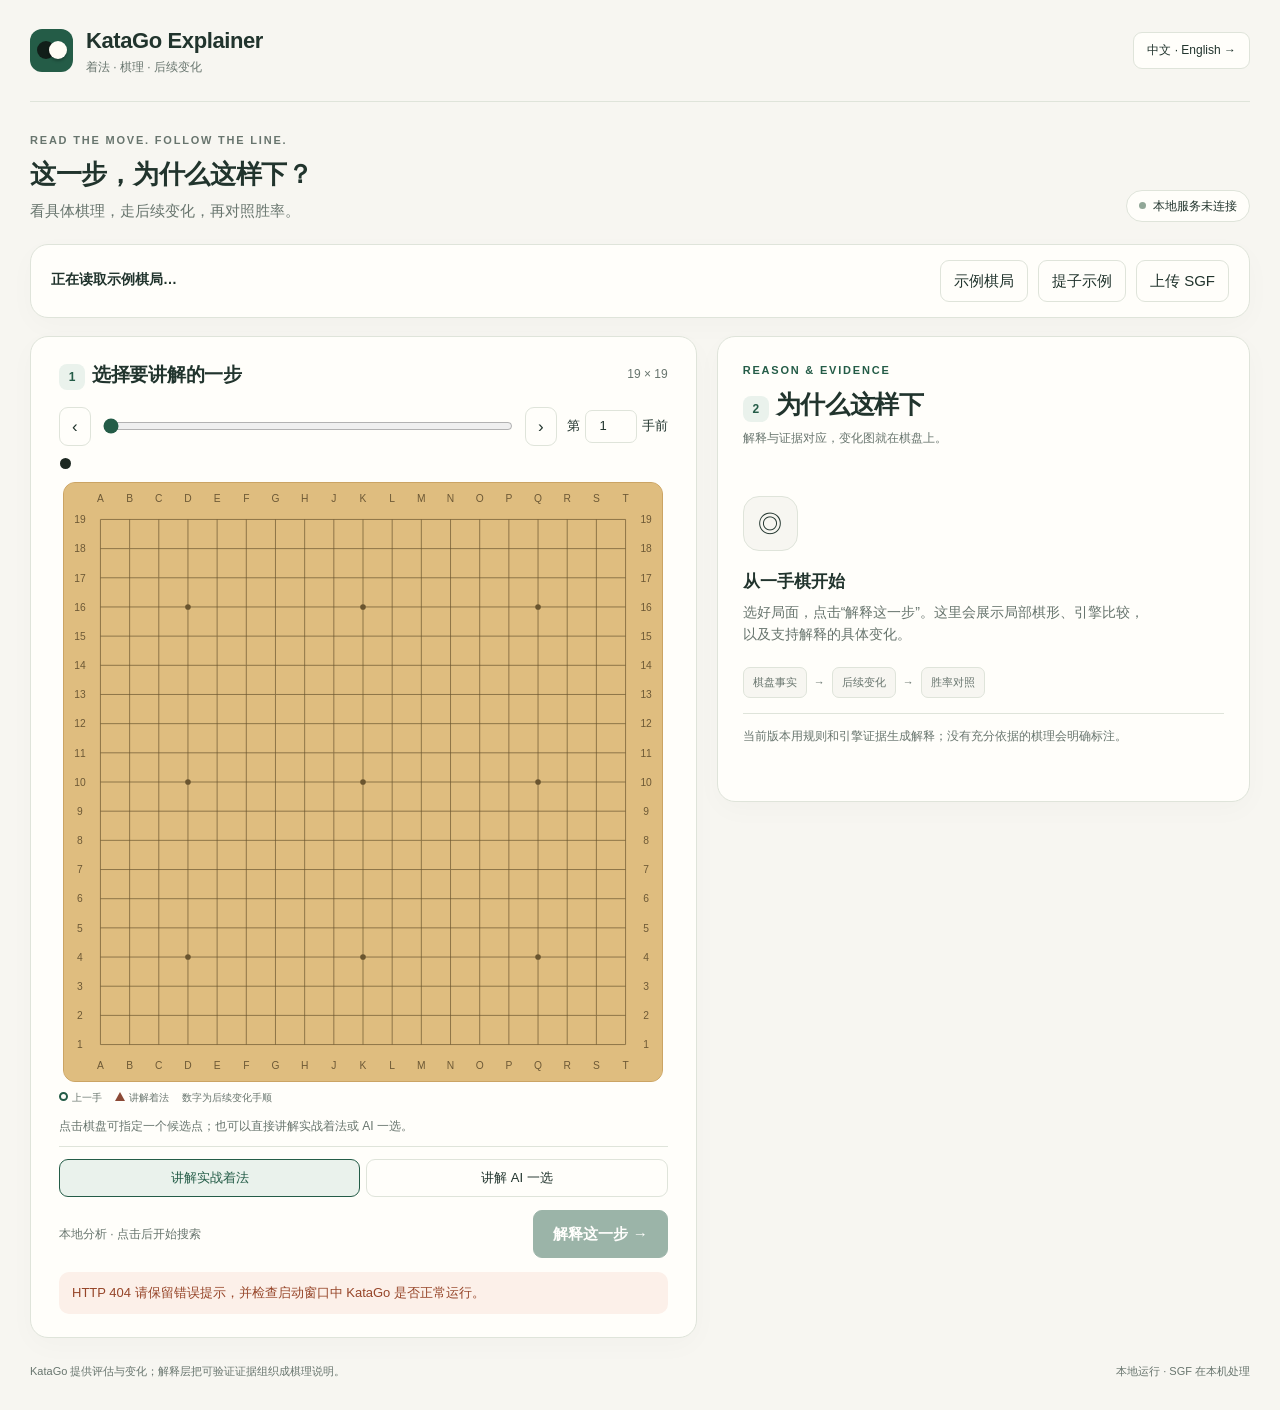
==== web/index.html @ 6147ed65 "Add native KaTrain move explanations and language-aware controls" ====
<!doctype html>
<html lang="zh-CN">
<head>
  <meta charset="utf-8">
  <meta name="viewport" content="width=device-width,initial-scale=1">
  <meta name="color-scheme" content="light">
  <title>KataGo Explainer · 着法解释</title>
  <style>
    :root{--ink:#21342d;--muted:#68756e;--green:#245c47;--light-green:#eaf2ec;--paper:#f7f6f1;--white:#fffefa;--line:#dfE4da;--wood:#dfbd7f;--amber:#91642b;--radius:18px;--shadow:0 8px 28px #26382a06}
    *{box-sizing:border-box}body{margin:0;background:var(--paper);color:var(--ink);font-family:Inter,"Segoe UI","Microsoft YaHei",sans-serif;font-size:15px;line-height:1.55}button,input,textarea,select{font:inherit}button{cursor:pointer}button:disabled{cursor:not-allowed;opacity:.45}button:focus-visible,input:focus-visible,textarea:focus-visible,select:focus-visible,a:focus-visible{outline:3px solid #90b6a4;outline-offset:3px}button{border:1px solid var(--line);border-radius:9px;padding:8px 13px;background:var(--white);color:var(--ink)}button:hover:not(:disabled){background:#edf2e9}button.primary{background:var(--green);color:white;border-color:var(--green);font-weight:600}button.primary:hover:not(:disabled){background:#1b4837}button.active{border-color:var(--green);background:var(--light-green);color:var(--green)}button.icon{padding:8px 12px;font-size:17px;line-height:1.25}a{color:var(--green)}h1,h2,h3,p{margin:0}h1{font-size:22px;letter-spacing:-.4px}h2{font-size:19px;letter-spacing:-.3px}h3{font-size:15px}.small{font-size:12px;color:var(--muted)}.muted{color:var(--muted)}.eyebrow{font-size:11px;letter-spacing:1.8px;font-weight:700;color:var(--green);text-transform:uppercase}.row{display:flex;align-items:center;gap:10px}.wrap{flex-wrap:wrap}.between{justify-content:space-between}.hidden{display:none!important}.shell{max-width:1400px;margin:auto;padding:0 30px}.topbar{display:flex;align-items:center;justify-content:space-between;padding:24px 0;border-bottom:1px solid var(--line);gap:18px}.brand{display:flex;align-items:center;gap:13px}.brand-mark{height:43px;width:43px;border-radius:12px;background:var(--green);position:relative}.brand-mark::before,.brand-mark::after{content:"";position:absolute;top:12px;width:18px;height:18px;border-radius:50%}.brand-mark::before{left:7px;background:#111e19}.brand-mark::after{right:6px;background:#fffdf5;box-shadow:0 2px 3px #0004}.language{font-size:12px;white-space:nowrap}.intro{padding:25px 0 22px;display:flex;gap:30px;justify-content:space-between;align-items:end}.intro h2{font-size:26px;margin-top:5px}.intro p{margin-top:5px;color:var(--muted)}.engine-pill{display:flex;align-items:center;gap:7px;border:1px solid var(--line);border-radius:24px;padding:6px 12px;font-size:12px;white-space:nowrap;background:var(--white)}.dot{height:7px;width:7px;background:#91a797;border-radius:50%;display:inline-block}.dot.ok{background:#3a8c5c}.dot.busy{background:#bc8c46;animation:pulse 1.5s infinite}@keyframes pulse{50%{opacity:.35}}.panel{border:1px solid var(--line);border-radius:var(--radius);background:var(--white);box-shadow:var(--shadow)}.game-bar{padding:15px 20px;display:flex;align-items:center;justify-content:space-between;gap:14px;margin-bottom:18px}.game-name{font-weight:650;font-size:14px}.game-meta{font-size:12px;color:var(--muted);margin-top:3px}.workspace{display:grid;grid-template-columns:minmax(450px,1.35fr) minmax(340px,1fr);gap:20px;align-items:start}.board-panel{padding:21px}.panel-top{margin-bottom:17px}.number-badge{display:inline-flex;align-items:center;justify-content:center;background:var(--light-green);color:var(--green);width:26px;height:26px;border-radius:8px;font-size:12px;font-weight:650;margin-right:7px}.position-control{display:flex;align-items:center;gap:10px;margin-bottom:10px}.position-control input[type=range]{flex:1;min-width:70px;accent-color:var(--green)}.position-number{display:flex;align-items:center;gap:5px;white-space:nowrap;font-size:13px}.position-number input{width:52px;border:1px solid var(--line);border-radius:7px;padding:5px 6px;color:var(--ink);background:var(--white);text-align:center}.board-header{display:flex;align-items:center;justify-content:space-between;padding:2px 1px 13px;font-size:12px}.stone-chip{display:inline-flex;align-items:center;gap:6px}.stone-chip i{height:11px;width:11px;border-radius:50%;display:inline-block;background:#1d2822}.stone-chip.white i{background:#fff;border:1px solid #a3aaa4}.board-wrap{border-radius:12px;background:var(--wood);overflow:hidden;border:1px solid #cba464;box-shadow:inset 0 0 25px #a6792812}.board-wrap svg{display:block;width:100%;touch-action:manipulation}.board-note{font-size:12px;color:var(--muted);margin:11px 0}.choice-row{display:flex;gap:6px;align-items:center;padding-top:12px;border-top:1px solid var(--line)}.choice-row .choice{flex:1;font-size:13px}.analyze-row{display:flex;align-items:center;justify-content:space-between;gap:15px;margin-top:13px}.analyze-row .primary{padding:11px 19px}.status-area{margin-top:14px;border-radius:10px;padding:11px 13px;background:var(--light-green);font-size:13px}.status-area.error{background:#fcf0e9;color:#964529}.progress-track{height:4px;margin-top:8px;border-radius:10px;background:#d1e2d7;overflow:hidden}.progress-track span{display:block;height:100%;background:var(--green);transition:width .4s}.explanation-panel{padding:25px}.explanation-header{margin-bottom:22px}.explanation-header h2{margin-top:6px;font-size:25px}.empty{padding:26px 0 31px}.empty-icon{width:55px;height:55px;border:1px solid var(--line);background:var(--paper);border-radius:16px;display:flex;align-items:center;justify-content:center;font-size:24px;margin-bottom:18px}.empty h3{font-size:17px;margin-bottom:7px}.empty p{color:var(--muted);max-width:410px;font-size:14px}.flow{display:flex;gap:7px;align-items:center;flex-wrap:wrap;margin-top:21px;font-size:11px;color:var(--muted)}.flow span{padding:6px 9px;background:var(--paper);border:1px solid var(--line);border-radius:7px}.answer-summary{font-size:16px;line-height:1.85;padding:16px 18px;border-left:3px solid var(--green);background:var(--light-green);border-radius:0 10px 10px 0;margin-bottom:23px;white-space:pre-line}.metric-grid{display:grid;grid-template-columns:1fr 1fr;gap:9px;margin:15px 0 20px}.metric{border:1px solid var(--line);border-radius:11px;padding:12px 14px}.metric .label{font-size:11px;color:var(--muted)}.metric .value{font-size:22px;line-height:1.35;font-weight:650;margin-top:3px}.metric .sub{font-size:11px;color:var(--muted);margin-top:2px}.section-label{font-size:12px;font-weight:650;letter-spacing:.2px;margin-bottom:12px}.claim{padding:16px 0;border-top:1px solid var(--line)}.claim-title{display:flex;align-items:start;gap:10px;margin-bottom:7px}.claim-index{width:23px;height:23px;flex-shrink:0;border-radius:50%;background:var(--light-green);display:flex;align-items:center;justify-content:center;font-size:11px;color:var(--green);font-weight:650}.claim h3{font-size:14px;flex:1;line-height:1.55}.evidence-tag{display:inline-block;font-size:10px;font-weight:500;color:var(--green);background:var(--light-green);padding:3px 6px;border-radius:5px;margin-top:5px}.evidence-tag.search{color:#896629;background:#f6efe1}.claim p{color:#4c5c53;font-size:13px;margin-left:33px;white-space:pre-line}.evidence-links{margin-left:33px;font-size:11px;color:var(--muted);margin-top:7px}.limitations{padding:14px 16px;background:#f8f5ed;border-radius:11px;font-size:12px;color:#776649;margin-top:20px}.limitations ul{padding-left:17px;margin:7px 0 0}.limitations li+li{margin-top:5px}.variation-panel{padding:20px;margin-top:19px}.branch-tabs{display:flex;gap:6px;flex-wrap:wrap;margin-bottom:13px}.branch-tabs button{font-size:12px}.play-controls{display:flex;align-items:center;gap:7px;flex-wrap:wrap}.play-controls .small{margin-left:auto}.sequence{display:flex;gap:6px;overflow:auto;padding:12px 0 5px;scrollbar-width:thin}.sequence button{flex-shrink:0;font-size:11px;padding:6px 9px;border-radius:7px}.sequence button .stone-dot{display:inline-block;width:8px;height:8px;border-radius:50%;background:#222;margin-right:5px}.sequence button .stone-dot.white{background:#fff;border:1px solid #8b968d}.sequence button.active{box-shadow:0 0 0 1px var(--green)}.chart-panel{padding:20px;margin-top:19px}.chart-head{display:flex;justify-content:space-between;align-items:start;gap:15px}.chart-head h3{font-size:15px}.chart-head .small{margin-top:3px}.chart-wrap{margin-top:12px}.chart-wrap svg{width:100%;display:block}.chart-caption{font-size:11px;color:var(--muted);margin-top:5px}.eval-table{width:100%;border-collapse:collapse;font-size:12px;margin-top:12px}.eval-table th{text-align:left;color:var(--muted);font-size:11px;font-weight:500;padding:7px 9px;border-bottom:1px solid var(--line)}.eval-table td{padding:7px 9px;border-bottom:1px solid #eff1eb}.eval-table tr.current{background:var(--light-green)}.candidate-table{width:100%;font-size:12px;border-collapse:collapse;margin-bottom:8px}.candidate-table th{font-weight:500;color:var(--muted);text-align:left;padding:7px 6px;border-bottom:1px solid var(--line);font-size:11px}.candidate-table td{padding:9px 6px;border-bottom:1px solid #edf0e8}.candidate-table .selected{background:var(--light-green)}.details summary{font-size:12px;color:var(--green);cursor:pointer;margin-top:18px}.details pre{overflow:auto;max-height:300px;padding:12px;background:var(--paper);font-size:10px;border:1px solid var(--line);border-radius:8px;white-space:pre-wrap;word-break:break-word}.footer{padding:25px 0 30px;font-size:11px;color:var(--muted);display:flex;justify-content:space-between;gap:10px}.modal-shade{position:fixed;inset:0;background:#14221970;display:flex;align-items:center;justify-content:center;padding:20px;z-index:20}.modal{width:560px;max-width:100%;max-height:90vh;overflow:auto;padding:24px}.modal textarea{width:100%;height:180px;border:1px solid var(--line);border-radius:10px;margin:15px 0;padding:12px;font-size:12px;resize:vertical;background:var(--paper)}.modal .row{margin-top:15px}.upload-button{display:inline-block}.busy .board-wrap{opacity:.85}.legend{display:flex;align-items:center;gap:13px;margin:8px 0 0;font-size:10px;color:var(--muted)}.legend-mark{display:inline-block;width:9px;height:9px;border:2px solid var(--green);border-radius:50%;margin-right:4px}.legend-triangle{display:inline-block;width:0;height:0;border-left:5px solid transparent;border-right:5px solid transparent;border-bottom:9px solid #8b4935;margin-right:4px}.help-box{margin-top:15px;border-top:1px solid var(--line);padding-top:13px;font-size:12px;color:var(--muted)}
    @media(min-width:1250px){.workspace{grid-template-columns:minmax(540px,1.25fr) minmax(390px,1fr)}.board-panel{padding:23px 28px}.board-wrap{max-width:600px;margin:auto}}
    @media(max-width:970px){.shell{padding:0 18px}.workspace{grid-template-columns:minmax(350px,1.1fr) minmax(310px,1fr);gap:14px}.board-panel,.explanation-panel{padding:18px}.intro h2{font-size:23px}.intro p{font-size:13px}.intro{gap:15px}.engine-pill{font-size:10px}.choice-row{flex-wrap:wrap}.choice-row .choice{min-width:120px}.metric .value{font-size:19px}}
    @media(max-width:760px){.shell{padding:0 14px}.topbar{padding:17px 0}.brand-mark{height:35px;width:35px}.brand-mark::before,.brand-mark::after{width:15px;height:15px;top:10px}.brand-mark::before{left:5px}.brand-mark::after{right:4px}h1{font-size:18px}.brand .small{font-size:10px}.language{padding:7px 9px;font-size:11px}.intro{padding:20px 0 16px;align-items:start;flex-direction:column;gap:10px}.intro h2{font-size:23px}.intro p{font-size:12px}.workspace{grid-template-columns:1fr}.game-bar{padding:13px;align-items:start}.game-bar .row{flex-wrap:wrap;justify-content:end}.game-bar button{font-size:11px;padding:7px 9px}.board-panel{padding:16px}.explanation-panel{padding:22px}.explanation-header h2{font-size:23px}.footer{flex-direction:column}.analyze-row{align-items:start}.board-header{font-size:11px}.chart-panel,.variation-panel{margin-top:14px}.workspace>div:first-child{display:contents}.board-panel{order:0}.explanation-panel{order:1}.variation-panel{order:2}.chart-panel{order:3}.choice-row .choice{min-width:100px}}
  </style>
</head>
<body>
  <div class="shell">
    <header class="topbar">
      <div class="brand"><div class="brand-mark" aria-hidden="true"></div><div><h1>KataGo Explainer</h1><p class="small" data-i18n="brandSubtitle">着法 · 棋理 · 后续变化</p></div></div>
      <button id="language" class="language" aria-label="Switch language">中文 / English</button>
    </header>
    <div class="intro"><div><p class="eyebrow">READ THE MOVE. FOLLOW THE LINE.</p><h2 data-i18n="heroTitle">这一步，为什么这样下？</h2><p data-i18n="heroText">看具体棋理，走后续变化，再对照胜率。</p></div><span class="engine-pill"><span id="engineDot" class="dot"></span><span id="engineStatus" data-i18n="connecting">正在连接本地 KataGo</span></span></div>
    <section class="panel game-bar" aria-label="Game selection"><div><div class="game-name" id="gameName" data-i18n="loadingGame">正在读取示例棋局…</div><div id="gameMeta" class="game-meta"></div><p id="gameWarnings" class="small hidden" style="margin-top:5px;color:var(--amber)"></p></div><div class="row"><button id="demoButton" data-i18n="demo">示例棋局</button><button id="captureButton">提子示例</button><button id="uploadButton" data-i18n="upload">上传 SGF</button></div></section>
    <main class="workspace" id="workspace">
      <div>
        <section class="panel board-panel" aria-labelledby="positionHeading">
          <div class="row between panel-top"><h2 id="positionHeading"><span class="number-badge">1</span><span data-i18n="positionHeading">选择要讲解的一步</span></h2><span id="boardSize" class="small">19 × 19</span></div>
          <div class="position-control"><button id="prevMove" class="icon" aria-label="Previous position">‹</button><input id="moveSlider" type="range" min="0" max="0" value="0" aria-label="Move position"><button id="nextMove" class="icon" aria-label="Next position">›</button><label class="position-number"><span data-i18n="beforeMove">第</span><input id="moveNumber" type="number" min="1" value="1" aria-label="Move number"><span data-i18n="moveUnit">手前</span></label></div>
          <div class="board-header"><span id="toPlay" class="stone-chip"><i></i><span></span></span><span id="selectedMoveLabel" class="muted"></span></div>
          <div class="board-wrap" id="boardWrap"><svg id="board" viewBox="0 0 640 640" role="img" aria-label="Go board"></svg></div>
          <div class="legend"><span><span class="legend-mark"></span><span data-i18n="lastMove">上一手</span></span><span><span class="legend-triangle"></span><span data-i18n="targetMove">讲解着法</span></span><span data-i18n="numberedPV">数字为后续变化手顺</span></div>
          <p class="board-note" id="boardNote" data-i18n="boardHint">点击棋盘可指定一个候选点；也可以直接讲解实战着法或 AI 一选。</p>
          <div class="choice-row" role="group" aria-label="Move to explain"><button class="choice active" data-choice="actual" data-i18n="actualChoice">讲解实战着法</button><button class="choice" data-choice="ai" data-i18n="aiChoice">讲解 AI 一选</button><button class="choice hidden" id="customChoice" data-choice="custom"></button></div>
          <div class="analyze-row"><p class="small" data-i18n="analysisHint">本地分析 · 点击后开始搜索</p><button class="primary" id="analyzeButton" data-i18n="analyze">解释这一步 →</button></div>
          <div id="statusArea" class="status-area hidden" role="status" aria-live="polite"><span id="statusText"></span><div id="progressTrack" class="progress-track hidden"><span id="progressBar" style="width:0"></span></div></div>
        </section>
        <section id="variationPanel" class="panel variation-panel hidden" aria-labelledby="variationHeading"><div class="panel-top"><h2 id="variationHeading"><span class="number-badge">3</span><span data-i18n="variations">后续怎样演变</span></h2><p class="small" style="margin-top:5px" data-i18n="variationHint">选择一条变化，逐手查看棋形和评估。</p></div><div id="branchTabs" class="branch-tabs"></div><div class="play-controls"><button id="pvStart" class="icon" aria-label="Start of variation">|‹</button><button id="pvPrev" class="icon" aria-label="Previous variation move">‹</button><button id="pvPlay" data-i18n="play">播放</button><button id="pvNext" class="icon" aria-label="Next variation move">›</button><button id="pvEnd" class="icon" aria-label="End of variation">›|</button><span id="pvStepLabel" class="small"></span></div><div id="sequence" class="sequence"></div><div id="continuationNotes" class="small" style="margin-top:12px;line-height:1.7"></div><p id="variationNote" class="small" style="margin-top:8px" data-i18n="pvCaveat">这是引擎当前搜索到的参考变化，实战对手可能采用其他应对。</p></section>
        <section id="chartPanel" class="panel chart-panel hidden" aria-labelledby="chartHeading"><div class="chart-head"><div><h3 id="chartHeading" data-i18n="winrateHeading">沿变化的胜率变化</h3><p id="chartPerspective" class="small"></p></div><span class="eyebrow">KATAGO</span></div><div id="chart" class="chart-wrap"></div><p class="chart-caption" data-i18n="chartCaveat">每个点来自该局面的独立搜索。小幅波动可能受搜索预算影响。</p><div id="evalTable"></div></section>
      </div>
      <section class="panel explanation-panel" aria-labelledby="whyHeading"><div class="explanation-header"><p class="eyebrow">REASON & EVIDENCE</p><h2 id="whyHeading"><span class="number-badge">2</span><span data-i18n="whyHeading">为什么这样下</span></h2><p id="explanationMeta" class="small" style="margin-top:6px" data-i18n="whySubtitle">解释与证据对应，变化图就在棋盘上。</p></div>
        <div id="emptyExplanation" class="empty"><div class="empty-icon" aria-hidden="true">◎</div><h3 data-i18n="emptyTitle">从一手棋开始</h3><p data-i18n="emptyText">选好局面，点击“解释这一步”。这里会展示局部棋形、引擎比较，以及支持解释的具体变化。</p><div class="flow"><span data-i18n="flow1">棋盘事实</span>→<span data-i18n="flow2">后续变化</span>→<span data-i18n="flow3">胜率对照</span></div><div class="help-box" data-i18n="scopeNote">当前版本用规则和引擎证据生成解释；没有充分依据的棋理会明确标注。</div></div>
        <div id="explanationContent" class="hidden"><div id="answerSummary" class="answer-summary"></div><div id="metrics" class="metric-grid"></div><div class="section-label" data-i18n="evidenceHeading">棋理与证据</div><div id="claims"></div><div id="candidateArea" class="hidden"><div class="section-label" style="margin-top:20px" data-i18n="candidateHeading">同一局面的候选比较</div><div id="candidateTable"></div><p id="candidateNote" class="small"></p></div><div id="limitations" class="limitations"></div><details class="details"><summary data-i18n="rawDetails">查看分析详情</summary><pre id="rawDetails"></pre></details></div>
      </section>
    </main>
    <footer class="footer"><span data-i18n="footer">KataGo 提供评估与变化；解释层把可验证证据组织成棋理说明。</span><span data-i18n="localFooter">本地运行 · SGF 在本机处理</span></footer>
  </div>
  <div id="uploadModal" class="modal-shade hidden"><section class="panel modal" role="dialog" aria-modal="true" aria-labelledby="uploadTitle"><div class="row between"><h2 id="uploadTitle" data-i18n="uploadTitle">打开你的棋谱</h2><button id="closeUpload" class="icon" aria-label="Close">×</button></div><p class="small" style="margin-top:9px" data-i18n="uploadText">选择 SGF 文件，或粘贴 SGF 内容。当前读取棋谱主线。</p><div class="row"><input id="fileInput" type="file" accept=".sgf,application/x-go-sgf" aria-label="SGF file"></div><textarea id="sgfText" spellcheck="false" placeholder="(;GM[1]FF[4]SZ[19]KM[7.5];B[pd];W[dp]...)" aria-label="SGF content"></textarea><p id="uploadError" class="small" style="color:#964529" role="alert"></p><div class="row between"><span id="fileName" class="small"></span><button id="submitSGF" class="primary" data-i18n="loadGame">读取棋谱</button></div></section></div>
  <script>
  (()=>{
    'use strict';
    const $=id=>document.getElementById(id), esc=s=>String(s??'').replace(/[&<>"']/g,c=>({'&':'&amp;','<':'&lt;','>':'&gt;','"':'&quot;',"'":'&#39;'}[c]));
    const labels={
      zh:{brandSubtitle:'着法 · 棋理 · 后续变化',heroTitle:'这一步，为什么这样下？',heroText:'看具体棋理，走后续变化，再对照胜率。',connecting:'正在连接本地 KataGo',loadingGame:'正在读取示例棋局…',demo:'示例棋局',upload:'上传 SGF',positionHeading:'选择要讲解的一步',beforeMove:'第',moveUnit:'手前',lastMove:'上一手',targetMove:'讲解着法',numberedPV:'数字为后续变化手顺',boardHint:'点击棋盘可指定一个候选点；也可以直接讲解实战着法或 AI 一选。',actualChoice:'讲解实战着法',aiChoice:'讲解 AI 一选',analysisHint:'本地分析 · 点击后开始搜索',analyze:'解释这一步 →',variations:'后续怎样演变',variationHint:'选择一条变化，逐手查看棋形和评估。',play:'播放',pause:'暂停',pvCaveat:'这是引擎当前搜索到的参考变化，实战对手可能采用其他应对。',winrateHeading:'沿变化的胜率变化',chartCaveat:'每个点来自该局面的独立搜索。小幅波动可能受搜索预算影响。',whyHeading:'为什么这样下',whySubtitle:'解释与证据对应，变化图就在棋盘上。',emptyTitle:'从一手棋开始',emptyText:'选好局面，点击“解释这一步”。这里会展示局部棋形、引擎比较，以及支持解释的具体变化。',flow1:'棋盘事实',flow2:'后续变化',flow3:'胜率对照',scopeNote:'当前版本用规则和引擎证据生成解释；没有充分依据的棋理会明确标注。',evidenceHeading:'棋理与证据',candidateHeading:'同一局面的候选比较',rawDetails:'查看分析详情',footer:'KataGo 提供评估与变化；解释层把可验证证据组织成棋理说明。',localFooter:'本地运行 · SGF 在本机处理',uploadTitle:'打开你的棋谱',uploadText:'选择 SGF 文件，或粘贴 SGF 内容。当前读取棋谱主线。',loadGame:'读取棋谱',ready:'KataGo 就绪',unavailable:'本地服务未连接',black:'黑棋',white:'白棋',toPlay:'行棋',actual:'实战',custom:'候选',noActual:'当前局面没有实战着法，可讲解 AI 一选',loading:'正在读取棋谱…',analyzing:'KataGo 正在搜索…',done:'分析完成',failed:'分析未完成',selected:'所选着法',ai:'AI 一选',winrate:'胜率',score:'目差',points:'目',visits:'搜索次数',comparison:'相对替代着法',pp:'个百分点',fixed:'视角固定为',step:'变化',initial:'起始局面',move:'着法',limitations:'解释的边界',verified:'棋盘事实',search:'搜索支持',uncertain:'证据不足',evidence:'证据',unknown:'未评估',emptySGF:'请先选择 SGF 文件或粘贴棋谱。',uploadFail:'棋谱读取失败',resultOlder:'当前讲解对应之前的局面；请重新分析。',noResult:'服务没有返回完整分析结果。',thinking:'正在准备搜索…',variationDisplay:'正在查看变化',playback:'逐手播放',before:'之前',after:'之后',requests:'分析进度',helpError:'请保留错误提示，并检查启动窗口中 KataGo 是否正常运行。',rateTip:'这是引擎在当前预算下的估计。',candidateTip:'此处比较同一局面的不同首着；不能与沿变化的波动混为一谈。',rank:'原始排序',continue:'下一手',loaded:'已读取棋谱',root:'当前局面'},
      en:{brandSubtitle:'Moves · Reasons · Continuations',heroTitle:'Why play this move?',heroText:'Read the reason, follow the continuation, then compare winrates.',connecting:'Connecting to local KataGo',loadingGame:'Loading the example game…',demo:'Example game',upload:'Upload SGF',positionHeading:'Choose a move to explain',beforeMove:'Before',moveUnit:'',lastMove:'Last move',targetMove:'Move to explain',numberedPV:'Numbers show the continuation',boardHint:'Click an intersection to choose a candidate, or explain the played move or AI first choice.',actualChoice:'Explain played move',aiChoice:'Explain AI first choice',analysisHint:'Local analysis · Search starts on click',analyze:'Explain this move →',variations:'What happens next',variationHint:'Choose a line and inspect its moves and evaluations.',play:'Play',pause:'Pause',pvCaveat:'This is a reference line from the current search. Your opponent may choose other replies.',winrateHeading:'Winrate along the continuation',chartCaveat:'Each point is searched independently. Small changes can reflect the search budget.',whyHeading:'Why this move',whySubtitle:'Each explanation is linked to evidence and a playable line.',emptyTitle:'Start with one move',emptyText:'Choose a position and click “Explain this move”. You will see local board facts, engine comparisons, and concrete supporting continuations.',flow1:'Board facts',flow2:'Continuation',flow3:'Winrate comparison',scopeNote:'This version builds explanations from rules and engine evidence. Claims without sufficient support are marked explicitly.',evidenceHeading:'Reasons and evidence',candidateHeading:'Candidates in the same position',rawDetails:'View analysis details',footer:'KataGo supplies evaluations and lines; the explanation layer organizes verifiable evidence.',localFooter:'Runs locally · SGF processed on this computer',uploadTitle:'Open your game',uploadText:'Select an SGF file or paste its contents. The main game line is read.',loadGame:'Load game',ready:'KataGo ready',unavailable:'Local service unavailable',black:'Black',white:'White',toPlay:'to play',actual:'Played',custom:'Candidate',noActual:'No played move here. You can explain the AI first choice.',loading:'Reading game…',analyzing:'KataGo is searching…',done:'Analysis complete',failed:'Analysis incomplete',selected:'Chosen move',ai:'AI first choice',winrate:'Winrate',score:'Score lead',points:'points',visits:'Visits',comparison:'Compared with alternative',pp:'percentage points',fixed:'Fixed perspective:',step:'Step',initial:'Starting position',move:'Move',limitations:'Limits of this explanation',verified:'Board fact',search:'Search-supported',uncertain:'Insufficient evidence',evidence:'Evidence',unknown:'Not evaluated',emptySGF:'Select an SGF file or paste a game first.',uploadFail:'Could not read the game',resultOlder:'This explanation belongs to an earlier position. Analyze the current one.',noResult:'The service did not return a complete result.',thinking:'Preparing the search…',variationDisplay:'Showing continuation',playback:'Playback',before:'before',after:'after',requests:'Analysis progress',helpError:'Keep this error message and check whether KataGo is running in the launcher window.',rateTip:'An engine estimate under the current search budget.',candidateTip:'These are different first moves from the same position. They are separate from changes along a continuation.',rank:'Original rank',continue:'Next move',loaded:'Game loaded',root:'Current position'}
    };
    const state={lang:localStorage.getItem('katago-language')||'zh',game:null,defaults:{},index:0,choice:'actual',custom:null,result:null,branch:0,step:0,job:null,busy:false,timer:null,playTimer:null,positionKey:null};
    function tr(key){return labels[state.lang][key]||key}
    function text(value){if(value==null)return '';if(typeof value==='string'||typeof value==='number')return String(value);return value[state.lang]??value[state.lang==='zh'?'zh-CN':'en']??value.en??value.zh??value.text??''}
    function number(n,d=2){return n!=null&&Number.isFinite(Number(n))?Number(n).toFixed(d):'—'}
    function rate(n){return n==null?'—':number(n,2)+'%'}
    function moveText(m){return typeof m==='string'?m:Array.isArray(m)?m[1]:(m?.move??m?.vertex??m?.coordinate??'pass')}
    function movePlayer(m){return Array.isArray(m)?m[0]:m?.player}
    function playerText(p){return String(p||'B').toUpperCase().startsWith('W')?tr('white'):tr('black')}
    function gameMoves(){return state.game?.moves||[]}
    function gameId(){return state.game?.id??state.game?.game_id}
    function size(){return Number(state.game?.board_size??state.game?.size??19)}
    function gamePosition(index){return state.game?.positions?.[index]??{stones:[],to_play:movePlayer(gameMoves()[index])??'B'}}
    function actor(){const pos=gamePosition(state.index);return state.result?.player??pos.to_play??pos.toPlay??movePlayer(gameMoves()[state.index])??(state.index%2?'W':'B')}
    function key(){return gameId()+':'+state.index+':'+state.choice+':'+state.custom}
    function branches(){return state.result?.branches??state.result?.variations??[]}
    function branch(){return branches()[state.branch]||null}
    function branchMoves(b){return b?.steps?.filter(s=>s.ply>0)??[]}
    function branchPosition(b,step){return b?.steps?.find(s=>s.ply===step)?.board??state.result?.base_board}
    function evaluations(b){return b?.steps?.filter(s=>s.eval).map(s=>({...s.eval,step:s.ply,move:s.move}))??[]}
    function branchLabel(b,i){return text(b.label??b.name)||(i===0?tr('selected'):tr('custom')+' '+(i+1))}
    function stopPlay(){clearInterval(state.playTimer);state.playTimer=null;$('pvPlay').textContent=tr('play')}
    function applyLanguage(){document.documentElement.lang=state.lang==='zh'?'zh-CN':'en';document.querySelectorAll('[data-i18n]').forEach(el=>el.textContent=tr(el.dataset.i18n));$('language').textContent=state.lang==='zh'?'中文 · English →':'← 中文 · English';$('captureButton').textContent=state.lang==='zh'?'提子示例':'Capture example';$('chartPanel').querySelector('.chart-caption').textContent=state.lang==='zh'?'每个点来自该局面的独立搜索。评估变化包含搜索波动，不能直接归因于这一手的贡献。':'Each position is searched independently. Evaluation drift includes search noise and does not measure the causal contribution of a move.';renderGame();if(state.result)renderResult();renderBoard();if(state.busy)renderProgress();if(state.playTimer)$('pvPlay').textContent=tr('pause')}
    async function api(path,body){const response=await fetch(path,{method:body===undefined?'GET':'POST',headers:body===undefined?{}:{'Content-Type':'application/json'},body:body===undefined?undefined:JSON.stringify(body)});let data;try{data=await response.json()}catch{throw new Error('HTTP '+response.status)}if(!response.ok)throw new Error(text(data.error??data.message)||'HTTP '+response.status);return data}
    function setStatus(message,error=false,progress=null){$('statusArea').classList.remove('hidden');$('statusArea').classList.toggle('error',error);$('statusText').textContent=message;$('progressTrack').classList.toggle('hidden',progress==null);if(progress!=null)$('progressBar').style.width=Math.max(0,Math.min(100,progress))+'%'}
    function busy(value){state.busy=value;$('workspace').classList.toggle('busy',value);$('analyzeButton').disabled=value||!state.game;document.querySelectorAll('.choice,#moveSlider,#moveNumber,#prevMove,#nextMove,#demoButton,#captureButton,#uploadButton').forEach(el=>el.disabled=value);$('engineDot').classList.toggle('busy',value);$('engineStatus').textContent=value?tr('analyzing'):tr('ready');if(state.game)renderGame()}
    function setGame(game,defaults={}){stopPlay();state.game=game;state.defaults=defaults;state.index=Math.min(gameMoves().length,Math.max(0,Number(defaults.move_index??gameMoves().length)));state.choice=defaults.choice??(gameMoves()[state.index]?'actual':'ai');if(state.choice==='actual'&&!gameMoves()[state.index])state.choice='ai';state.custom=null;state.result=null;state.positionKey=null;$('explanationContent').classList.add('hidden');$('emptyExplanation').classList.remove('hidden');$('variationPanel').classList.add('hidden');$('chartPanel').classList.add('hidden');$('statusArea').classList.add('hidden');renderGame();renderBoard()}
    function renderGame(){if(!state.game)return;const g=state.game;const moves=gameMoves();$('gameName').textContent=text(g.name??g.title)||'SGF';$('gameMeta').textContent=[size()+' × '+size(),text(g.rules),g.komi!=null?'Komi '+g.komi:null,moves.length+' '+(state.lang==='zh'?'手':'moves')].filter(Boolean).join(' · ');$('gameWarnings').textContent=(g.warnings??[]).map(text).join(' ');$('gameWarnings').classList.toggle('hidden',!g.warnings?.length);$('boardSize').textContent=size()+' × '+size();$('moveSlider').max=moves.length;$('moveSlider').value=state.index;$('moveNumber').max=moves.length+1;$('moveNumber').value=state.index+1;$('prevMove').disabled=state.busy||state.index===0;$('nextMove').disabled=state.busy||state.index>=moves.length;const pos=gamePosition(state.index),p=pos.to_play??pos.toPlay??movePlayer(moves[state.index])??(state.index%2?'W':'B');$('toPlay').classList.toggle('white',String(p).toUpperCase().startsWith('W'));$('toPlay').querySelector('span').textContent=playerText(p)+' '+tr('toPlay');const actual=moves[state.index];$('selectedMoveLabel').textContent=actual?tr('actual')+' '+moveText(actual):tr('noActual');document.querySelectorAll('[data-choice]').forEach(el=>el.classList.toggle('active',el.dataset.choice===state.choice));document.querySelector('[data-choice="actual"]').disabled=state.busy||!actual;$('customChoice').classList.toggle('hidden',!state.custom);$('customChoice').textContent=tr('custom')+' '+state.custom;$('analyzeButton').disabled=state.busy;}
    function changeIndex(value){if(state.busy)return;stopPlay();state.index=Math.max(0,Math.min(gameMoves().length,Number(value)||0));state.custom=null;if(!gameMoves()[state.index]&&state.choice==='actual')state.choice='ai';if(state.choice==='custom')state.choice=gameMoves()[state.index]?'actual':'ai';state.step=0;if(state.result&&state.positionKey!==key()){$('explanationContent').classList.add('hidden');$('emptyExplanation').classList.remove('hidden');$('variationPanel').classList.add('hidden');$('chartPanel').classList.add('hidden');$('statusArea').classList.add('hidden')}renderGame();renderBoard()}
    function gtpToXY(move){const m=String(move||'').toUpperCase();if(m==='PASS'||m==='RESIGN')return null;const col='ABCDEFGHJKLMNOPQRSTUVWXYZ'.indexOf(m[0]), row=Number(m.slice(1));return col>=0&&row>=1&&row<=size()&&col<size()?{x:col,y:size()-row}:null}
    function xyToGTP(x,y){return 'ABCDEFGHJKLMNOPQRSTUVWXYZ'[x]+(size()-y)}
    function boardStones(pos){return (pos?.stones??[]).map(s=>{const xy=s.x!=null&&s.y!=null?{x:Number(s.x),y:Number(s.y)}:gtpToXY(s.move);return xy?{...xy,player:s.player}:null}).filter(Boolean)}
    function renderBoard(){const n=size(),pad=39,unit=(640-2*pad)/(n-1||1),point=(x,y)=>({x:pad+x*unit,y:pad+y*unit});let pos=gamePosition(state.index),b=null;if(state.result&&state.positionKey===key()){b=branch();pos=branchPosition(b,state.step)??pos}const stones=boardStones(pos);let svg='<defs><radialGradient id="bStone" cx="34%" cy="28%" r="72%"><stop offset="0" stop-color="#4b514c"/><stop offset=".55" stop-color="#202721"/><stop offset="1" stop-color="#111611"/></radialGradient><radialGradient id="wStone" cx="33%" cy="24%" r="72%"><stop offset="0" stop-color="#ffffff"/><stop offset=".73" stop-color="#f4f1e9"/><stop offset="1" stop-color="#d0cbbf"/></radialGradient><filter id="shadow" x="-30%" y="-30%" width="160%" height="160%"><feDropShadow dx="1" dy="2" stdDeviation="1.2" flood-opacity=".3"/></filter></defs><rect width="640" height="640" fill="#dfbd7f"/>';
      for(let i=0;i<n;i++){const k=pad+i*unit;svg+='<path d="M '+pad+' '+k+' H '+(640-pad)+' M '+k+' '+pad+' V '+(640-pad)+'" stroke="#68542f" stroke-width="1" opacity=".72"/>';const col='ABCDEFGHJKLMNOPQRSTUVWXYZ'[i];svg+='<text x="'+k+'" y="20" text-anchor="middle" font-size="11" fill="#6d5936">'+col+'</text><text x="'+k+'" y="627" text-anchor="middle" font-size="11" fill="#6d5936">'+col+'</text><text x="17" y="'+(k+4)+'" text-anchor="middle" font-size="11" fill="#6d5936">'+(n-i)+'</text><text x="623" y="'+(k+4)+'" text-anchor="middle" font-size="11" fill="#6d5936">'+(n-i)+'</text>'}
      const stars=n===19?[3,9,15]:n===13?[3,6,9]:n===9?[2,4,6]:[];stars.forEach(x=>stars.forEach(y=>{const p=point(x,y);svg+='<circle cx="'+p.x+'" cy="'+p.y+'" r="3" fill="#6a552f"/>'}));
      const r=unit*.46;stones.forEach(s=>{const p=point(s.x,s.y),white=String(s.player).toUpperCase().startsWith('W');svg+='<circle cx="'+p.x+'" cy="'+p.y+'" r="'+r+'" fill="url(#'+(white?'w':'b')+'Stone)" stroke="'+(white?'#bdb7a6':'#131a14')+'" stroke-width=".7" filter="url(#shadow)"/>'});
      let last=pos?.last_move??pos?.lastMove;if(!last&&state.index>0&&!b)last=gameMoves()[state.index-1];const lastxy=last?.x!=null?last:gtpToXY(moveText(last));if(lastxy){const p=point(lastxy.x,lastxy.y);svg+='<circle cx="'+p.x+'" cy="'+p.y+'" r="'+unit*.17+'" fill="none" stroke="#5fab82" stroke-width="2.5"/>'}
      if(b&&state.step>0){const labelsMap=new Map();branchMoves(b).slice(0,state.step).forEach((m,i)=>{const xy=gtpToXY(moveText(m));if(xy)labelsMap.set(xy.x+','+xy.y,{xy,num:i+1})});labelsMap.forEach(({xy,num})=>{const stone=stones.find(s=>s.x===xy.x&&s.y===xy.y);if(stone){const p=point(xy.x,xy.y);svg+='<text x="'+p.x+'" y="'+(p.y+unit*.16)+'" text-anchor="middle" font-size="'+unit*.44+'" font-weight="700" fill="'+(String(stone.player).toUpperCase().startsWith('W')?'#243b2c':'#fffdf0')+'">'+num+'</text>'}})}
      if(!b||state.step===0){const target=gtpToXY(state.custom&&state.choice==='custom'?state.custom:state.result&&state.positionKey===key()?b?.move??state.result.selected_move:state.choice==='actual'?moveText(gameMoves()[state.index]):null);if(target){const p=point(target.x,target.y),rr=unit*.24;svg+='<path d="M '+p.x+' '+(p.y-rr)+' L '+(p.x+rr)+' '+(p.y+rr*.8)+' L '+(p.x-rr)+' '+(p.y+rr*.8)+' Z" fill="#984d36" stroke="#f9efda" stroke-width="1.2"/>'}}
      $('board').innerHTML=svg;$('board').setAttribute('aria-label',(state.lang==='zh'?'围棋棋盘，':'Go board, ')+n+' × '+n);$('boardNote').textContent=b&&state.step>0?tr('variationDisplay')+' · '+branchLabel(b,state.branch)+' · '+state.step+' / '+branchMoves(b).length:tr('boardHint');}
    function renderResult(){
      const r=state.result;if(!r||state.positionKey!==key())return;
      const chosenMove=r.selected_move,selected=r.selected??{},candidates=[r.selected,r.alternative].filter(Boolean),explanation=r.explanation??{};
      $('explanationMeta').textContent=playerText(actor())+' · '+tr('selected')+' '+chosenMove+(r.elapsed_seconds!=null?' · '+number(r.elapsed_seconds,1)+' s':'');
      $('answerSummary').textContent=text(explanation.summary);$('answerSummary').classList.toggle('hidden',!text(explanation.summary));
      const metrics=[{label:chosenMove+' · '+playerText(actor())+' '+tr('winrate'),value:rate(selected.winrate),sub:tr('rateTip')},{label:playerText(actor())+' '+tr('score'),value:(Number(selected.score_lead)>0?'+':'')+number(selected.score_lead)+' '+tr('points'),sub:tr('fixed')+' '+playerText(actor())}];
      if(r.comparison?.winrate_pp!=null){const pp=Number(r.comparison.winrate_pp);metrics.push({label:tr('comparison')+' '+(r.alternative?.move??''),value:(pp>0?'+':'')+number(pp)+' '+(state.lang==='zh'?'百分点':'pp'),sub:tr('candidateTip')})}
      $('metrics').innerHTML=metrics.map(x=>'<div class="metric"><div class="label">'+esc(x.label)+'</div><div class="value">'+esc(x.value)+'</div><div class="sub">'+esc(x.sub)+'</div></div>').join('');
      $('claims').innerHTML=(explanation.reasons??[]).map((c,i)=>{const verified=c.level==='board',uncertain=c.level==='tentative',label=tr(uncertain?'uncertain':verified?'verified':'search');return '<article class="claim"><div class="claim-title"><span class="claim-index">'+(i+1)+'</span><div><h3>'+esc(label)+'</h3></div></div><p>'+esc(text(c.text))+'</p><div class="evidence-links">'+esc(tr('evidence'))+' '+esc(c.id)+(c.ply!=null?' · <button data-evidence-ply="'+Number(c.ply)+'" style="padding:3px 7px;font-size:10px">'+esc(tr('step'))+' '+Number(c.ply)+' ↗</button>':'')+'</div></article>'}).join('');
      $('claims').querySelectorAll('[data-evidence-ply]').forEach(el=>el.onclick=()=>{stopPlay();state.branch=0;setStep(Number(el.dataset.evidencePly));$('boardWrap').scrollIntoView({block:'center',behavior:'smooth'})});
      $('candidateArea').classList.toggle('hidden',!candidates.length);
      $('candidateTable').innerHTML='<table class="candidate-table"><thead><tr><th>'+esc(tr('move'))+'</th><th>'+esc(tr('winrate'))+'</th><th>'+esc(tr('score'))+'</th><th>'+esc(tr('visits'))+'</th></tr></thead><tbody>'+candidates.map(c=>'<tr class="'+(c.move===chosenMove?'selected':'')+'"><td><strong>'+esc(c.move)+'</strong>'+(c.move===r.ai_move?' · '+esc(tr('ai')):'')+'</td><td>'+rate(c.winrate)+'</td><td>'+number(c.score_lead)+'</td><td>'+esc(c.visits??'—')+'</td></tr>').join('')+'</tbody></table>';
      $('candidateNote').textContent=tr('candidateTip')+' '+tr('fixed')+' '+playerText(actor());
      const limitations=[...(explanation.limitations??[]),...(r.warnings??[])];$('limitations').classList.toggle('hidden',!limitations.length);$('limitations').innerHTML='<strong>'+esc(tr('limitations'))+'</strong><ul>'+limitations.map(l=>'<li>'+esc(text(l))+'</li>').join('')+'</ul>';
      $('continuationNotes').innerHTML=(explanation.continuation??[]).map(note=>'<p style="margin-bottom:5px">'+esc(text(note))+'</p>').join('');
      $('rawDetails').textContent=JSON.stringify(r,null,2);$('emptyExplanation').classList.add('hidden');$('explanationContent').classList.remove('hidden');renderVariation();renderBoard();
    }
    function renderVariation(){const bs=branches(),b=branch();$('variationPanel').classList.toggle('hidden',!b);if(!b){$('chartPanel').classList.add('hidden');return}state.step=Math.min(state.step,branchMoves(b).length);$('branchTabs').innerHTML=bs.map((x,i)=>'<button data-branch="'+i+'" class="'+(state.branch===i?'active':'')+'">'+esc(branchLabel(x,i))+'</button>').join('');$('branchTabs').querySelectorAll('[data-branch]').forEach(el=>el.onclick=()=>{stopPlay();state.branch=Number(el.dataset.branch);state.step=0;renderVariation();renderBoard()});const ms=branchMoves(b);$('pvStepLabel').textContent=state.step===0?tr('initial'):tr('step')+' '+state.step+' / '+ms.length;$('pvStart').disabled=$('pvPrev').disabled=state.step===0;$('pvNext').disabled=$('pvEnd').disabled=state.step>=ms.length;$('pvPlay').disabled=!ms.length;$('sequence').innerHTML='<button data-step="0" class="'+(state.step===0?'active':'')+'">'+esc(tr('initial'))+'</button>'+ms.map((mv,i)=>{const p=typeof mv==='object'?mv.player:(i%2===0?actor():String(actor()).toUpperCase().startsWith('W')?'B':'W');return '<button data-step="'+(i+1)+'" class="'+(state.step===i+1?'active':'')+'"><span class="stone-dot '+(String(p).toUpperCase().startsWith('W')?'white':'')+'"></span>'+(i+1)+'. '+esc(moveText(mv))+'</button>'}).join('');$('sequence').querySelectorAll('[data-step]').forEach(el=>el.onclick=()=>{stopPlay();setStep(Number(el.dataset.step))});renderChart();}
    function setStep(step){state.step=Math.max(0,Math.min(branchMoves(branch()).length,step));renderVariation();renderBoard();const current=$('sequence').querySelector('.active');if(current)current.scrollIntoView({block:'nearest',inline:'nearest',behavior:'smooth'})}
    function renderChart(){const b=branch(),all=evaluations(b);const ev=all.filter(e=>e.winrate!=null);$('chartPanel').classList.toggle('hidden',!ev.length);if(!ev.length)return;$('chartPerspective').textContent=tr('fixed')+' '+playerText(actor());const values=ev.map(e=>Number(e.winrate)),low=Math.max(0,Math.floor((Math.min(...values)-3)/5)*5),high=Math.min(100,Math.max(low+10,Math.ceil((Math.max(...values)+3)/5)*5)),W=600,H=175,L=42,R=15,T=12,B=30,steps=ev.map((e,i)=>Number(e.step??i)),maxStep=Math.max(1,...steps),xp=s=>L+s/maxStep*(W-L-R),yp=v=>T+(high-v)/(high-low)*(H-T-B);let svg='<svg viewBox="0 0 '+W+' '+H+'" role="img" aria-label="'+esc(tr('winrateHeading'))+'">';for(let i=0;i<=4;i++){const v=low+(high-low)*i/4,y=yp(v);svg+='<path d="M '+L+' '+y+' H '+(W-R)+'" stroke="#e5e9df" stroke-dasharray="3 4"/><text x="'+(L-8)+'" y="'+(y+4)+'" text-anchor="end" fill="#788278" font-size="10">'+number(v,0)+'%</text>'}const points=ev.map((e,i)=>xp(steps[i])+','+yp(values[i])).join(' ');svg+='<polyline points="'+points+'" fill="none" stroke="#2d7155" stroke-width="2.3" stroke-linejoin="round"/>';ev.forEach((e,i)=>{const x=xp(steps[i]),y=yp(values[i]);svg+='<circle data-chart-step="'+steps[i]+'" cx="'+x+'" cy="'+y+'" r="'+(steps[i]===state.step?5:3.5)+'" fill="'+(steps[i]===state.step?'#245c47':'#fffefa')+'" stroke="#2d7155" stroke-width="2"><title>'+esc(tr('step')+' '+steps[i]+' · '+rate(e.winrate))+'</title></circle><text x="'+x+'" y="'+(H-8)+'" text-anchor="middle" fill="#788278" font-size="10">'+steps[i]+'</text>'});svg+='</svg>';$('chart').innerHTML=svg;$('chart').querySelectorAll('[data-chart-step]').forEach(el=>{el.style.cursor='pointer';el.onclick=()=>{stopPlay();setStep(Number(el.dataset.chartStep))}});$('evalTable').innerHTML='<table class="eval-table"><thead><tr><th>'+esc(tr('step'))+'</th><th>'+esc(tr('move'))+'</th><th>'+esc(tr('winrate'))+'</th><th>'+(state.lang==='zh'?'评估变化（百分点）':'Eval Δ (pp)')+'</th><th>'+esc(tr('score'))+'</th></tr></thead><tbody>'+ev.map((e,i)=>{const step=steps[i],mv=e.move??tr('initial'),delta=i?Number(e.winrate)-Number(ev[i-1].winrate):null;return '<tr class="'+(step===state.step?'current':'')+'"><td>'+step+'</td><td>'+esc(mv)+'</td><td>'+rate(e.winrate)+'</td><td>'+(delta==null?'—':(delta>0?'+':'')+number(delta))+'</td><td>'+number(e.score_lead)+'</td></tr>'}).join('')+'</tbody></table>';}
    function renderProgress(progress){const p=progress??state.progress??{};state.progress=p;let value=null,message=tr('analyzing');if(typeof p==='number')value=p<=1?p*100:p;else{value=p.percent??(p.total?Number(p.completed??p.current??0)/p.total*100:null);message=text(p.message??p.label??p.stage)||message;if(p.completed!=null&&p.total!=null)message+=' · '+p.completed+' / '+p.total}setStatus(message,false,value)}
    async function poll(){if(!state.job)return;try{const data=await api('/api/jobs/'+encodeURIComponent(state.job));if(data.status==='complete'){state.job=null;busy(false);if(!data.result)throw new Error(tr('noResult'));state.result=data.result;state.branch=0;state.step=0;setStatus(tr('done')+(data.result.elapsed_seconds!=null?' · '+number(data.result.elapsed_seconds,1)+' s':''));renderResult();return}if(data.status==='error'){state.job=null;busy(false);setStatus(text(data.error)||tr('failed'),true);return}renderProgress(data.progress);state.timer=setTimeout(poll,750)}catch(error){state.job=null;busy(false);setStatus(error.message+' '+tr('helpError'),true)}}
    async function analyze(){if(state.busy||!state.game)return;stopPlay();state.result=null;$('explanationContent').classList.add('hidden');$('emptyExplanation').classList.remove('hidden');$('variationPanel').classList.add('hidden');$('chartPanel').classList.add('hidden');state.positionKey=key();busy(true);setStatus(tr('thinking'),false,0);try{const body={game_id:gameId(),move_index:state.index,choice:state.choice==='custom'?'ai':state.choice};if(state.choice==='custom')body.move=state.custom;const response=await api('/api/analyze',body);state.job=response.job_id;if(!state.job)throw new Error(tr('noResult'));poll()}catch(error){busy(false);setStatus(error.message,true)}}
    async function loadState(){try{const data=await api('/api/state');setGame(data.game??data,data.defaults??{});$('engineDot').classList.add('ok');$('engineStatus').textContent=tr('ready');busy(false)}catch(error){$('engineStatus').textContent=tr('unavailable');$('engineDot').classList.remove('ok');$('analyzeButton').disabled=true;setStatus(error.message+' '+tr('helpError'),true)}}
    $('language').onclick=()=>{state.lang=state.lang==='zh'?'en':'zh';localStorage.setItem('katago-language',state.lang);applyLanguage()};$('prevMove').onclick=()=>changeIndex(state.index-1);$('nextMove').onclick=()=>changeIndex(state.index+1);$('moveSlider').oninput=e=>changeIndex(e.target.value);$('moveNumber').onchange=e=>changeIndex(Number(e.target.value)-1);document.querySelectorAll('[data-choice]').forEach(el=>el.onclick=()=>{if(state.busy)return;stopPlay();state.choice=el.dataset.choice;if(state.result&&state.positionKey!==key()){$('explanationContent').classList.add('hidden');$('emptyExplanation').classList.remove('hidden');$('variationPanel').classList.add('hidden');$('chartPanel').classList.add('hidden');$('statusArea').classList.add('hidden')}renderGame();renderBoard()});$('analyzeButton').onclick=analyze;
    $('board').onclick=e=>{if(state.busy||!state.game)return;stopPlay();const rect=$('board').getBoundingClientRect(),x=(e.clientX-rect.left)/rect.width*640,y=(e.clientY-rect.top)/rect.height*640,u=562/(size()-1),col=Math.round((x-39)/u),row=Math.round((y-39)/u);if(col<0||row<0||col>=size()||row>=size()||Math.abs(x-(39+col*u))>u*.5||Math.abs(y-(39+row*u))>u*.5)return;if(boardStones(gamePosition(state.index)).some(s=>s.x===col&&s.y===row))return;state.custom=xyToGTP(col,row);state.choice='custom';$('variationPanel').classList.add('hidden');$('chartPanel').classList.add('hidden');$('explanationContent').classList.add('hidden');$('emptyExplanation').classList.remove('hidden');renderGame();renderBoard()};$('pvStart').onclick=()=>{stopPlay();setStep(0)};$('pvPrev').onclick=()=>{stopPlay();setStep(state.step-1)};$('pvNext').onclick=()=>{stopPlay();setStep(state.step+1)};$('pvEnd').onclick=()=>{stopPlay();setStep(branchMoves(branch()).length)};$('pvPlay').onclick=()=>{if(state.playTimer){stopPlay();return}if(state.step>=branchMoves(branch()).length)setStep(0);$('pvPlay').textContent=tr('pause');state.playTimer=setInterval(()=>{setStep(state.step+1);if(state.step>=branchMoves(branch()).length)stopPlay()},1100)};
    $('uploadButton').onclick=()=>{if(state.busy)return;$('uploadModal').classList.remove('hidden');$('uploadError').textContent='';$('closeUpload').focus()};function closeUpload(){$('uploadModal').classList.add('hidden');$('uploadButton').focus()}$('closeUpload').onclick=closeUpload;$('uploadModal').onclick=e=>{if(e.target===$('uploadModal'))closeUpload()};document.addEventListener('keydown',e=>{if(e.key==='Escape'&&!$('uploadModal').classList.contains('hidden'))closeUpload()});$('fileInput').onchange=async e=>{const file=e.target.files?.[0];if(!file)return;$('fileName').textContent=file.name;try{$('sgfText').value=await file.text();$('uploadError').textContent=''}catch(error){$('uploadError').textContent=error.message}};$('submitSGF').onclick=async()=>{const sgf=$('sgfText').value.trim();if(!sgf){$('uploadError').textContent=tr('emptySGF');return}$('submitSGF').disabled=true;$('uploadError').textContent=tr('loading');try{const data=await api('/api/game',{sgf});setGame(data.game??data,data.defaults??{});closeUpload();setStatus(tr('loaded'))}catch(error){$('uploadError').textContent=tr('uploadFail')+': '+error.message}finally{$('submitSGF').disabled=false}};$('demoButton').onclick=loadState;
    $('captureButton').onclick=async()=>{if(state.busy)return;try{const example=await api('/api/examples/capture'),data=await api('/api/game',{sgf:example.sgf});setGame(data.game??data,{...data.defaults,choice:'actual',move_index:data.defaults?.move_index??0});setStatus(tr('loaded'))}catch(error){setStatus(error.message,true)}};
    applyLanguage();loadState();
  })();
  </script>
</body>
</html>
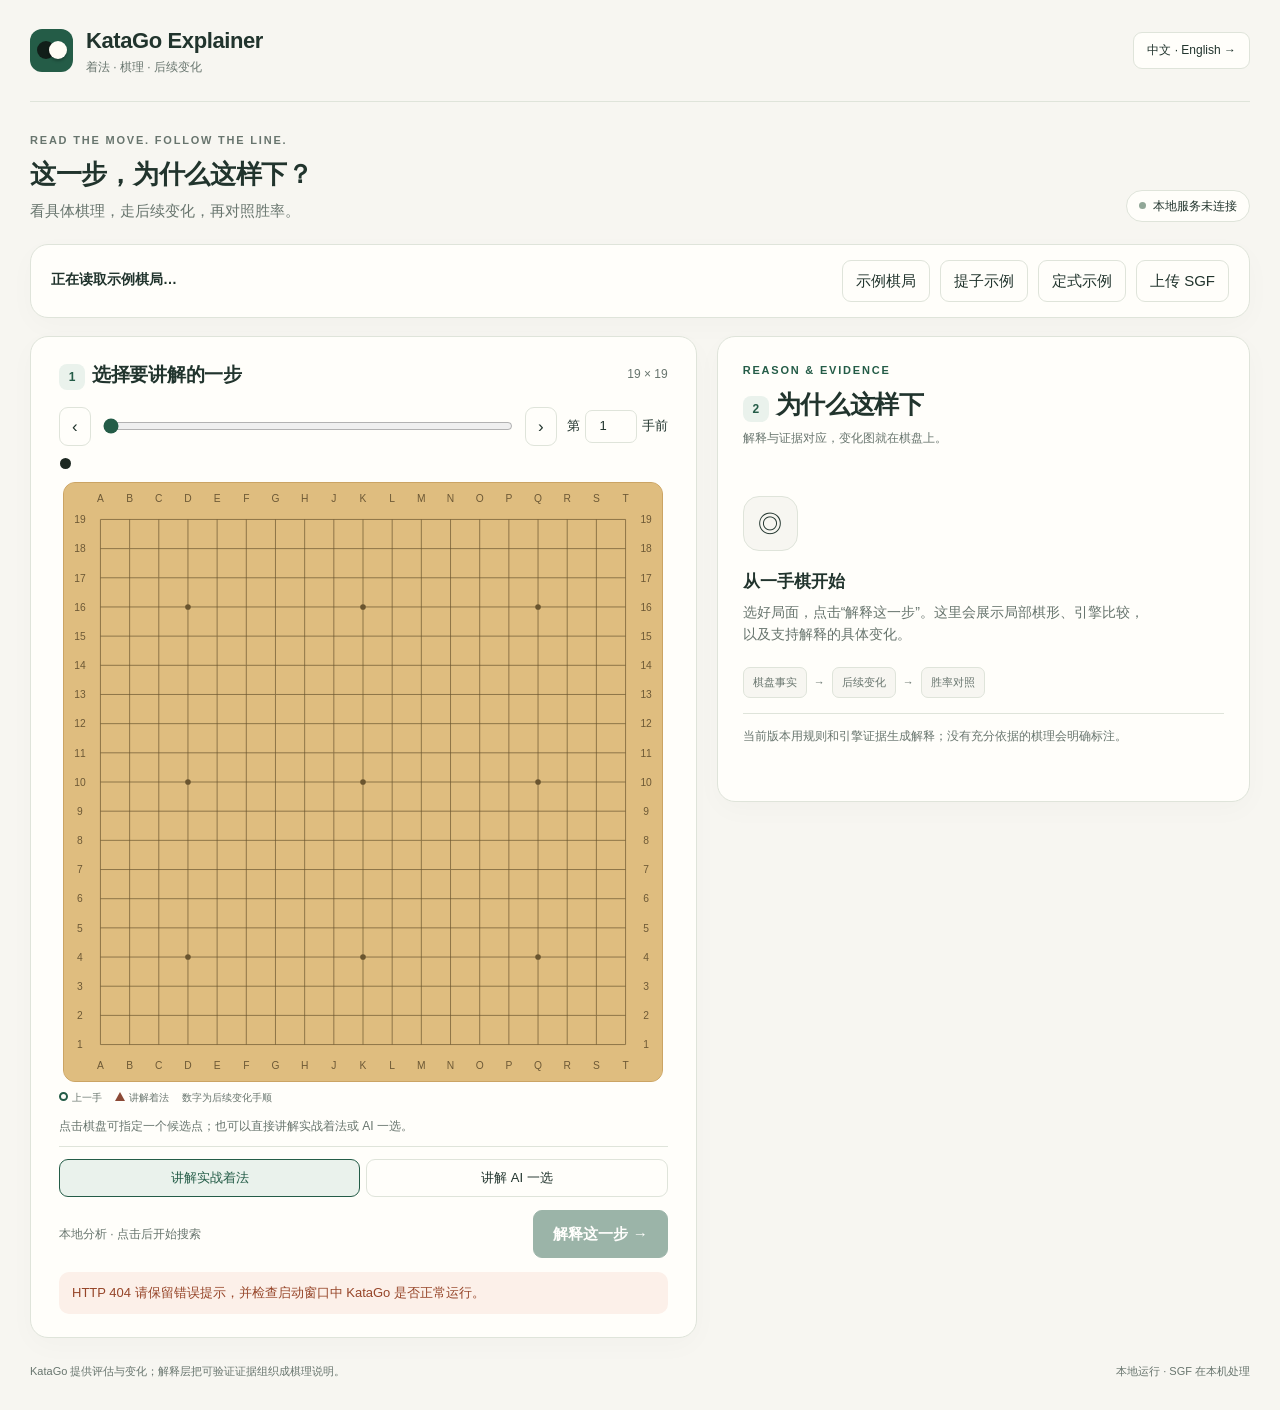
==== commit d1e32c51: "Add sourced joseki explanations and Chinese Go terminology" ====
--- a/web/index.html
+++ b/web/index.html
@@ -8,6 +8,7 @@
   <style>
     :root{--ink:#21342d;--muted:#68756e;--green:#245c47;--light-green:#eaf2ec;--paper:#f7f6f1;--white:#fffefa;--line:#dfE4da;--wood:#dfbd7f;--amber:#91642b;--radius:18px;--shadow:0 8px 28px #26382a06}
     *{box-sizing:border-box}body{margin:0;background:var(--paper);color:var(--ink);font-family:Inter,"Segoe UI","Microsoft YaHei",sans-serif;font-size:15px;line-height:1.55}button,input,textarea,select{font:inherit}button{cursor:pointer}button:disabled{cursor:not-allowed;opacity:.45}button:focus-visible,input:focus-visible,textarea:focus-visible,select:focus-visible,a:focus-visible{outline:3px solid #90b6a4;outline-offset:3px}button{border:1px solid var(--line);border-radius:9px;padding:8px 13px;background:var(--white);color:var(--ink)}button:hover:not(:disabled){background:#edf2e9}button.primary{background:var(--green);color:white;border-color:var(--green);font-weight:600}button.primary:hover:not(:disabled){background:#1b4837}button.active{border-color:var(--green);background:var(--light-green);color:var(--green)}button.icon{padding:8px 12px;font-size:17px;line-height:1.25}a{color:var(--green)}h1,h2,h3,p{margin:0}h1{font-size:22px;letter-spacing:-.4px}h2{font-size:19px;letter-spacing:-.3px}h3{font-size:15px}.small{font-size:12px;color:var(--muted)}.muted{color:var(--muted)}.eyebrow{font-size:11px;letter-spacing:1.8px;font-weight:700;color:var(--green);text-transform:uppercase}.row{display:flex;align-items:center;gap:10px}.wrap{flex-wrap:wrap}.between{justify-content:space-between}.hidden{display:none!important}.shell{max-width:1400px;margin:auto;padding:0 30px}.topbar{display:flex;align-items:center;justify-content:space-between;padding:24px 0;border-bottom:1px solid var(--line);gap:18px}.brand{display:flex;align-items:center;gap:13px}.brand-mark{height:43px;width:43px;border-radius:12px;background:var(--green);position:relative}.brand-mark::before,.brand-mark::after{content:"";position:absolute;top:12px;width:18px;height:18px;border-radius:50%}.brand-mark::before{left:7px;background:#111e19}.brand-mark::after{right:6px;background:#fffdf5;box-shadow:0 2px 3px #0004}.language{font-size:12px;white-space:nowrap}.intro{padding:25px 0 22px;display:flex;gap:30px;justify-content:space-between;align-items:end}.intro h2{font-size:26px;margin-top:5px}.intro p{margin-top:5px;color:var(--muted)}.engine-pill{display:flex;align-items:center;gap:7px;border:1px solid var(--line);border-radius:24px;padding:6px 12px;font-size:12px;white-space:nowrap;background:var(--white)}.dot{height:7px;width:7px;background:#91a797;border-radius:50%;display:inline-block}.dot.ok{background:#3a8c5c}.dot.busy{background:#bc8c46;animation:pulse 1.5s infinite}@keyframes pulse{50%{opacity:.35}}.panel{border:1px solid var(--line);border-radius:var(--radius);background:var(--white);box-shadow:var(--shadow)}.game-bar{padding:15px 20px;display:flex;align-items:center;justify-content:space-between;gap:14px;margin-bottom:18px}.game-name{font-weight:650;font-size:14px}.game-meta{font-size:12px;color:var(--muted);margin-top:3px}.workspace{display:grid;grid-template-columns:minmax(450px,1.35fr) minmax(340px,1fr);gap:20px;align-items:start}.board-panel{padding:21px}.panel-top{margin-bottom:17px}.number-badge{display:inline-flex;align-items:center;justify-content:center;background:var(--light-green);color:var(--green);width:26px;height:26px;border-radius:8px;font-size:12px;font-weight:650;margin-right:7px}.position-control{display:flex;align-items:center;gap:10px;margin-bottom:10px}.position-control input[type=range]{flex:1;min-width:70px;accent-color:var(--green)}.position-number{display:flex;align-items:center;gap:5px;white-space:nowrap;font-size:13px}.position-number input{width:52px;border:1px solid var(--line);border-radius:7px;padding:5px 6px;color:var(--ink);background:var(--white);text-align:center}.board-header{display:flex;align-items:center;justify-content:space-between;padding:2px 1px 13px;font-size:12px}.stone-chip{display:inline-flex;align-items:center;gap:6px}.stone-chip i{height:11px;width:11px;border-radius:50%;display:inline-block;background:#1d2822}.stone-chip.white i{background:#fff;border:1px solid #a3aaa4}.board-wrap{border-radius:12px;background:var(--wood);overflow:hidden;border:1px solid #cba464;box-shadow:inset 0 0 25px #a6792812}.board-wrap svg{display:block;width:100%;touch-action:manipulation}.board-note{font-size:12px;color:var(--muted);margin:11px 0}.choice-row{display:flex;gap:6px;align-items:center;padding-top:12px;border-top:1px solid var(--line)}.choice-row .choice{flex:1;font-size:13px}.analyze-row{display:flex;align-items:center;justify-content:space-between;gap:15px;margin-top:13px}.analyze-row .primary{padding:11px 19px}.status-area{margin-top:14px;border-radius:10px;padding:11px 13px;background:var(--light-green);font-size:13px}.status-area.error{background:#fcf0e9;color:#964529}.progress-track{height:4px;margin-top:8px;border-radius:10px;background:#d1e2d7;overflow:hidden}.progress-track span{display:block;height:100%;background:var(--green);transition:width .4s}.explanation-panel{padding:25px}.explanation-header{margin-bottom:22px}.explanation-header h2{margin-top:6px;font-size:25px}.empty{padding:26px 0 31px}.empty-icon{width:55px;height:55px;border:1px solid var(--line);background:var(--paper);border-radius:16px;display:flex;align-items:center;justify-content:center;font-size:24px;margin-bottom:18px}.empty h3{font-size:17px;margin-bottom:7px}.empty p{color:var(--muted);max-width:410px;font-size:14px}.flow{display:flex;gap:7px;align-items:center;flex-wrap:wrap;margin-top:21px;font-size:11px;color:var(--muted)}.flow span{padding:6px 9px;background:var(--paper);border:1px solid var(--line);border-radius:7px}.answer-summary{font-size:16px;line-height:1.85;padding:16px 18px;border-left:3px solid var(--green);background:var(--light-green);border-radius:0 10px 10px 0;margin-bottom:23px;white-space:pre-line}.metric-grid{display:grid;grid-template-columns:1fr 1fr;gap:9px;margin:15px 0 20px}.metric{border:1px solid var(--line);border-radius:11px;padding:12px 14px}.metric .label{font-size:11px;color:var(--muted)}.metric .value{font-size:22px;line-height:1.35;font-weight:650;margin-top:3px}.metric .sub{font-size:11px;color:var(--muted);margin-top:2px}.section-label{font-size:12px;font-weight:650;letter-spacing:.2px;margin-bottom:12px}.claim{padding:16px 0;border-top:1px solid var(--line)}.claim-title{display:flex;align-items:start;gap:10px;margin-bottom:7px}.claim-index{width:23px;height:23px;flex-shrink:0;border-radius:50%;background:var(--light-green);display:flex;align-items:center;justify-content:center;font-size:11px;color:var(--green);font-weight:650}.claim h3{font-size:14px;flex:1;line-height:1.55}.evidence-tag{display:inline-block;font-size:10px;font-weight:500;color:var(--green);background:var(--light-green);padding:3px 6px;border-radius:5px;margin-top:5px}.evidence-tag.search{color:#896629;background:#f6efe1}.claim p{color:#4c5c53;font-size:13px;margin-left:33px;white-space:pre-line}.evidence-links{margin-left:33px;font-size:11px;color:var(--muted);margin-top:7px}.limitations{padding:14px 16px;background:#f8f5ed;border-radius:11px;font-size:12px;color:#776649;margin-top:20px}.limitations ul{padding-left:17px;margin:7px 0 0}.limitations li+li{margin-top:5px}.variation-panel{padding:20px;margin-top:19px}.branch-tabs{display:flex;gap:6px;flex-wrap:wrap;margin-bottom:13px}.branch-tabs button{font-size:12px}.play-controls{display:flex;align-items:center;gap:7px;flex-wrap:wrap}.play-controls .small{margin-left:auto}.sequence{display:flex;gap:6px;overflow:auto;padding:12px 0 5px;scrollbar-width:thin}.sequence button{flex-shrink:0;font-size:11px;padding:6px 9px;border-radius:7px}.sequence button .stone-dot{display:inline-block;width:8px;height:8px;border-radius:50%;background:#222;margin-right:5px}.sequence button .stone-dot.white{background:#fff;border:1px solid #8b968d}.sequence button.active{box-shadow:0 0 0 1px var(--green)}.chart-panel{padding:20px;margin-top:19px}.chart-head{display:flex;justify-content:space-between;align-items:start;gap:15px}.chart-head h3{font-size:15px}.chart-head .small{margin-top:3px}.chart-wrap{margin-top:12px}.chart-wrap svg{width:100%;display:block}.chart-caption{font-size:11px;color:var(--muted);margin-top:5px}.eval-table{width:100%;border-collapse:collapse;font-size:12px;margin-top:12px}.eval-table th{text-align:left;color:var(--muted);font-size:11px;font-weight:500;padding:7px 9px;border-bottom:1px solid var(--line)}.eval-table td{padding:7px 9px;border-bottom:1px solid #eff1eb}.eval-table tr.current{background:var(--light-green)}.candidate-table{width:100%;font-size:12px;border-collapse:collapse;margin-bottom:8px}.candidate-table th{font-weight:500;color:var(--muted);text-align:left;padding:7px 6px;border-bottom:1px solid var(--line);font-size:11px}.candidate-table td{padding:9px 6px;border-bottom:1px solid #edf0e8}.candidate-table .selected{background:var(--light-green)}.details summary{font-size:12px;color:var(--green);cursor:pointer;margin-top:18px}.details pre{overflow:auto;max-height:300px;padding:12px;background:var(--paper);font-size:10px;border:1px solid var(--line);border-radius:8px;white-space:pre-wrap;word-break:break-word}.footer{padding:25px 0 30px;font-size:11px;color:var(--muted);display:flex;justify-content:space-between;gap:10px}.modal-shade{position:fixed;inset:0;background:#14221970;display:flex;align-items:center;justify-content:center;padding:20px;z-index:20}.modal{width:560px;max-width:100%;max-height:90vh;overflow:auto;padding:24px}.modal textarea{width:100%;height:180px;border:1px solid var(--line);border-radius:10px;margin:15px 0;padding:12px;font-size:12px;resize:vertical;background:var(--paper)}.modal .row{margin-top:15px}.upload-button{display:inline-block}.busy .board-wrap{opacity:.85}.legend{display:flex;align-items:center;gap:13px;margin:8px 0 0;font-size:10px;color:var(--muted)}.legend-mark{display:inline-block;width:9px;height:9px;border:2px solid var(--green);border-radius:50%;margin-right:4px}.legend-triangle{display:inline-block;width:0;height:0;border-left:5px solid transparent;border-right:5px solid transparent;border-bottom:9px solid #8b4935;margin-right:4px}.help-box{margin-top:15px;border-top:1px solid var(--line);padding-top:13px;font-size:12px;color:var(--muted)}
+    .joseki-reference{border:1px solid var(--line);border-radius:11px;background:#f8f7ef;padding:15px;margin-bottom:16px}.joseki-reference h3{font-size:16px}.joseki-meta{font-size:11px;color:var(--muted);margin:4px 0 10px}.joseki-role{font-size:13px;line-height:1.75;margin-bottom:12px}.joseki-line{margin:8px 0 12px;padding:0;list-style:none;font-size:12px}.joseki-line li{padding:5px 7px;border-bottom:1px solid #e9e7d9}.joseki-line li.selected{background:#e5edde;color:var(--green);font-weight:600}.joseki-source{font-size:11px;overflow-wrap:anywhere;margin-top:7px}.joseki-notes{padding-left:16px;font-size:11px;color:var(--muted);margin:9px 0 0}.glossary{display:grid;gap:9px;font-size:12px;margin-bottom:20px}.glossary div{border-left:2px solid #afc4af;padding-left:10px}.glossary dt{font-weight:650;margin-bottom:3px}.glossary dd{margin:0;color:#55645a}.reference-caveat{font-size:11px;color:var(--muted);line-height:1.7;margin-bottom:13px}
     @media(min-width:1250px){.workspace{grid-template-columns:minmax(540px,1.25fr) minmax(390px,1fr)}.board-panel{padding:23px 28px}.board-wrap{max-width:600px;margin:auto}}
     @media(max-width:970px){.shell{padding:0 18px}.workspace{grid-template-columns:minmax(350px,1.1fr) minmax(310px,1fr);gap:14px}.board-panel,.explanation-panel{padding:18px}.intro h2{font-size:23px}.intro p{font-size:13px}.intro{gap:15px}.engine-pill{font-size:10px}.choice-row{flex-wrap:wrap}.choice-row .choice{min-width:120px}.metric .value{font-size:19px}}
     @media(max-width:760px){.shell{padding:0 14px}.topbar{padding:17px 0}.brand-mark{height:35px;width:35px}.brand-mark::before,.brand-mark::after{width:15px;height:15px;top:10px}.brand-mark::before{left:5px}.brand-mark::after{right:4px}h1{font-size:18px}.brand .small{font-size:10px}.language{padding:7px 9px;font-size:11px}.intro{padding:20px 0 16px;align-items:start;flex-direction:column;gap:10px}.intro h2{font-size:23px}.intro p{font-size:12px}.workspace{grid-template-columns:1fr}.game-bar{padding:13px;align-items:start}.game-bar .row{flex-wrap:wrap;justify-content:end}.game-bar button{font-size:11px;padding:7px 9px}.board-panel{padding:16px}.explanation-panel{padding:22px}.explanation-header h2{font-size:23px}.footer{flex-direction:column}.analyze-row{align-items:start}.board-header{font-size:11px}.chart-panel,.variation-panel{margin-top:14px}.workspace>div:first-child{display:contents}.board-panel{order:0}.explanation-panel{order:1}.variation-panel{order:2}.chart-panel{order:3}.choice-row .choice{min-width:100px}}
@@ -20,7 +21,7 @@
       <button id="language" class="language" aria-label="Switch language">中文 / English</button>
     </header>
     <div class="intro"><div><p class="eyebrow">READ THE MOVE. FOLLOW THE LINE.</p><h2 data-i18n="heroTitle">这一步，为什么这样下？</h2><p data-i18n="heroText">看具体棋理，走后续变化，再对照胜率。</p></div><span class="engine-pill"><span id="engineDot" class="dot"></span><span id="engineStatus" data-i18n="connecting">正在连接本地 KataGo</span></span></div>
-    <section class="panel game-bar" aria-label="Game selection"><div><div class="game-name" id="gameName" data-i18n="loadingGame">正在读取示例棋局…</div><div id="gameMeta" class="game-meta"></div><p id="gameWarnings" class="small hidden" style="margin-top:5px;color:var(--amber)"></p></div><div class="row"><button id="demoButton" data-i18n="demo">示例棋局</button><button id="captureButton">提子示例</button><button id="uploadButton" data-i18n="upload">上传 SGF</button></div></section>
+    <section class="panel game-bar" aria-label="Game selection"><div><div class="game-name" id="gameName" data-i18n="loadingGame">正在读取示例棋局…</div><div id="gameMeta" class="game-meta"></div><p id="gameWarnings" class="small hidden" style="margin-top:5px;color:var(--amber)"></p></div><div class="row"><button id="demoButton" data-i18n="demo">示例棋局</button><button id="captureButton">提子示例</button><button id="josekiButton">定式示例</button><button id="uploadButton" data-i18n="upload">上传 SGF</button></div></section>
     <main class="workspace" id="workspace">
       <div>
         <section class="panel board-panel" aria-labelledby="positionHeading">
@@ -39,7 +40,7 @@
       </div>
       <section class="panel explanation-panel" aria-labelledby="whyHeading"><div class="explanation-header"><p class="eyebrow">REASON & EVIDENCE</p><h2 id="whyHeading"><span class="number-badge">2</span><span data-i18n="whyHeading">为什么这样下</span></h2><p id="explanationMeta" class="small" style="margin-top:6px" data-i18n="whySubtitle">解释与证据对应，变化图就在棋盘上。</p></div>
         <div id="emptyExplanation" class="empty"><div class="empty-icon" aria-hidden="true">◎</div><h3 data-i18n="emptyTitle">从一手棋开始</h3><p data-i18n="emptyText">选好局面，点击“解释这一步”。这里会展示局部棋形、引擎比较，以及支持解释的具体变化。</p><div class="flow"><span data-i18n="flow1">棋盘事实</span>→<span data-i18n="flow2">后续变化</span>→<span data-i18n="flow3">胜率对照</span></div><div class="help-box" data-i18n="scopeNote">当前版本用规则和引擎证据生成解释；没有充分依据的棋理会明确标注。</div></div>
-        <div id="explanationContent" class="hidden"><div id="answerSummary" class="answer-summary"></div><div id="metrics" class="metric-grid"></div><div class="section-label" data-i18n="evidenceHeading">棋理与证据</div><div id="claims"></div><div id="candidateArea" class="hidden"><div class="section-label" style="margin-top:20px" data-i18n="candidateHeading">同一局面的候选比较</div><div id="candidateTable"></div><p id="candidateNote" class="small"></p></div><div id="limitations" class="limitations"></div><details class="details"><summary data-i18n="rawDetails">查看分析详情</summary><pre id="rawDetails"></pre></details></div>
+        <div id="explanationContent" class="hidden"><div id="answerSummary" class="answer-summary"></div><div id="metrics" class="metric-grid"></div><section id="josekiArea" class="hidden"></section><section id="termsArea" class="hidden"></section><div class="section-label" data-i18n="evidenceHeading">棋理与证据</div><div id="claims"></div><div id="candidateArea" class="hidden"><div class="section-label" style="margin-top:20px" data-i18n="candidateHeading">同一局面的候选比较</div><div id="candidateTable"></div><p id="candidateNote" class="small"></p></div><div id="limitations" class="limitations"></div><details class="details"><summary data-i18n="rawDetails">查看分析详情</summary><pre id="rawDetails"></pre></details></div>
       </section>
     </main>
     <footer class="footer"><span data-i18n="footer">KataGo 提供评估与变化；解释层把可验证证据组织成棋理说明。</span><span data-i18n="localFooter">本地运行 · SGF 在本机处理</span></footer>
@@ -74,10 +75,10 @@
     function evaluations(b){return b?.steps?.filter(s=>s.eval).map(s=>({...s.eval,step:s.ply,move:s.move}))??[]}
     function branchLabel(b,i){return text(b.label??b.name)||(i===0?tr('selected'):tr('custom')+' '+(i+1))}
     function stopPlay(){clearInterval(state.playTimer);state.playTimer=null;$('pvPlay').textContent=tr('play')}
-    function applyLanguage(){document.documentElement.lang=state.lang==='zh'?'zh-CN':'en';document.querySelectorAll('[data-i18n]').forEach(el=>el.textContent=tr(el.dataset.i18n));$('language').textContent=state.lang==='zh'?'中文 · English →':'← 中文 · English';$('captureButton').textContent=state.lang==='zh'?'提子示例':'Capture example';$('chartPanel').querySelector('.chart-caption').textContent=state.lang==='zh'?'每个点来自该局面的独立搜索。评估变化包含搜索波动，不能直接归因于这一手的贡献。':'Each position is searched independently. Evaluation drift includes search noise and does not measure the causal contribution of a move.';renderGame();if(state.result)renderResult();renderBoard();if(state.busy)renderProgress();if(state.playTimer)$('pvPlay').textContent=tr('pause')}
+    function applyLanguage(){document.documentElement.lang=state.lang==='zh'?'zh-CN':'en';document.querySelectorAll('[data-i18n]').forEach(el=>el.textContent=tr(el.dataset.i18n));$('language').textContent=state.lang==='zh'?'中文 · English →':'← 中文 · English';$('captureButton').textContent=state.lang==='zh'?'提子示例':'Capture example';$('josekiButton').textContent=state.lang==='zh'?'定式示例':'Joseki example';$('chartPanel').querySelector('.chart-caption').textContent=state.lang==='zh'?'每个点来自该局面的独立搜索。评估变化包含搜索波动，不能直接归因于这一手的贡献。':'Each position is searched independently. Evaluation drift includes search noise and does not measure the causal contribution of a move.';renderGame();if(state.result)renderResult();renderBoard();if(state.busy)renderProgress();if(state.playTimer)$('pvPlay').textContent=tr('pause')}
     async function api(path,body){const response=await fetch(path,{method:body===undefined?'GET':'POST',headers:body===undefined?{}:{'Content-Type':'application/json'},body:body===undefined?undefined:JSON.stringify(body)});let data;try{data=await response.json()}catch{throw new Error('HTTP '+response.status)}if(!response.ok)throw new Error(text(data.error??data.message)||'HTTP '+response.status);return data}
     function setStatus(message,error=false,progress=null){$('statusArea').classList.remove('hidden');$('statusArea').classList.toggle('error',error);$('statusText').textContent=message;$('progressTrack').classList.toggle('hidden',progress==null);if(progress!=null)$('progressBar').style.width=Math.max(0,Math.min(100,progress))+'%'}
-    function busy(value){state.busy=value;$('workspace').classList.toggle('busy',value);$('analyzeButton').disabled=value||!state.game;document.querySelectorAll('.choice,#moveSlider,#moveNumber,#prevMove,#nextMove,#demoButton,#captureButton,#uploadButton').forEach(el=>el.disabled=value);$('engineDot').classList.toggle('busy',value);$('engineStatus').textContent=value?tr('analyzing'):tr('ready');if(state.game)renderGame()}
+    function busy(value){state.busy=value;$('workspace').classList.toggle('busy',value);$('analyzeButton').disabled=value||!state.game;document.querySelectorAll('.choice,#moveSlider,#moveNumber,#prevMove,#nextMove,#demoButton,#captureButton,#josekiButton,#uploadButton').forEach(el=>el.disabled=value);$('engineDot').classList.toggle('busy',value);$('engineStatus').textContent=value?tr('analyzing'):tr('ready');if(state.game)renderGame()}
     function setGame(game,defaults={}){stopPlay();state.game=game;state.defaults=defaults;state.index=Math.min(gameMoves().length,Math.max(0,Number(defaults.move_index??gameMoves().length)));state.choice=defaults.choice??(gameMoves()[state.index]?'actual':'ai');if(state.choice==='actual'&&!gameMoves()[state.index])state.choice='ai';state.custom=null;state.result=null;state.positionKey=null;$('explanationContent').classList.add('hidden');$('emptyExplanation').classList.remove('hidden');$('variationPanel').classList.add('hidden');$('chartPanel').classList.add('hidden');$('statusArea').classList.add('hidden');renderGame();renderBoard()}
     function renderGame(){if(!state.game)return;const g=state.game;const moves=gameMoves();$('gameName').textContent=text(g.name??g.title)||'SGF';$('gameMeta').textContent=[size()+' × '+size(),text(g.rules),g.komi!=null?'Komi '+g.komi:null,moves.length+' '+(state.lang==='zh'?'手':'moves')].filter(Boolean).join(' · ');$('gameWarnings').textContent=(g.warnings??[]).map(text).join(' ');$('gameWarnings').classList.toggle('hidden',!g.warnings?.length);$('boardSize').textContent=size()+' × '+size();$('moveSlider').max=moves.length;$('moveSlider').value=state.index;$('moveNumber').max=moves.length+1;$('moveNumber').value=state.index+1;$('prevMove').disabled=state.busy||state.index===0;$('nextMove').disabled=state.busy||state.index>=moves.length;const pos=gamePosition(state.index),p=pos.to_play??pos.toPlay??movePlayer(moves[state.index])??(state.index%2?'W':'B');$('toPlay').classList.toggle('white',String(p).toUpperCase().startsWith('W'));$('toPlay').querySelector('span').textContent=playerText(p)+' '+tr('toPlay');const actual=moves[state.index];$('selectedMoveLabel').textContent=actual?tr('actual')+' '+moveText(actual):tr('noActual');document.querySelectorAll('[data-choice]').forEach(el=>el.classList.toggle('active',el.dataset.choice===state.choice));document.querySelector('[data-choice="actual"]').disabled=state.busy||!actual;$('customChoice').classList.toggle('hidden',!state.custom);$('customChoice').textContent=tr('custom')+' '+state.custom;$('analyzeButton').disabled=state.busy;}
     function changeIndex(value){if(state.busy)return;stopPlay();state.index=Math.max(0,Math.min(gameMoves().length,Number(value)||0));state.custom=null;if(!gameMoves()[state.index]&&state.choice==='actual')state.choice='ai';if(state.choice==='custom')state.choice=gameMoves()[state.index]?'actual':'ai';state.step=0;if(state.result&&state.positionKey!==key()){$('explanationContent').classList.add('hidden');$('emptyExplanation').classList.remove('hidden');$('variationPanel').classList.add('hidden');$('chartPanel').classList.add('hidden');$('statusArea').classList.add('hidden')}renderGame();renderBoard()}
@@ -92,6 +93,16 @@
       if(b&&state.step>0){const labelsMap=new Map();branchMoves(b).slice(0,state.step).forEach((m,i)=>{const xy=gtpToXY(moveText(m));if(xy)labelsMap.set(xy.x+','+xy.y,{xy,num:i+1})});labelsMap.forEach(({xy,num})=>{const stone=stones.find(s=>s.x===xy.x&&s.y===xy.y);if(stone){const p=point(xy.x,xy.y);svg+='<text x="'+p.x+'" y="'+(p.y+unit*.16)+'" text-anchor="middle" font-size="'+unit*.44+'" font-weight="700" fill="'+(String(stone.player).toUpperCase().startsWith('W')?'#243b2c':'#fffdf0')+'">'+num+'</text>'}})}
       if(!b||state.step===0){const target=gtpToXY(state.custom&&state.choice==='custom'?state.custom:state.result&&state.positionKey===key()?b?.move??state.result.selected_move:state.choice==='actual'?moveText(gameMoves()[state.index]):null);if(target){const p=point(target.x,target.y),rr=unit*.24;svg+='<path d="M '+p.x+' '+(p.y-rr)+' L '+(p.x+rr)+' '+(p.y+rr*.8)+' L '+(p.x-rr)+' '+(p.y+rr*.8)+' Z" fill="#984d36" stroke="#f9efda" stroke-width="1.2"/>'}}
       $('board').innerHTML=svg;$('board').setAttribute('aria-label',(state.lang==='zh'?'围棋棋盘，':'Go board, ')+n+' × '+n);$('boardNote').textContent=b&&state.step>0?tr('variationDisplay')+' · '+branchLabel(b,state.branch)+' · '+state.step+' / '+branchMoves(b).length:tr('boardHint');}
+    function renderJoseki(explanation){
+      const matches=explanation.joseki??[],terms=explanation.terms??[],local=(zh,en)=>state.lang==='zh'?zh:en;
+      $('josekiArea').classList.toggle('hidden',!matches.length);
+      const sourceLink=source=>{const title=text(source.title),url=String(source.url??'');let safe=false;try{safe=['http:','https:'].includes(new URL(url).protocol)}catch{}return '<div class="joseki-source">'+esc(local('出处：','Source: '))+(safe?'<a href="'+esc(url)+'" target="_blank" rel="noopener noreferrer">'+esc(title||url)+'</a>':esc(title)+(url?' · '+esc(url):''))+'</div>'};
+      $('josekiArea').innerHTML=matches.length?'<div class="section-label">'+esc(local('定式关联','Joseki reference'))+'</div><p class="reference-caveat">'+esc(local('以下为定式参照手顺，独立于 KataGo 搜索变化；定式名称不等于当前全局最佳选择。★ 标记正在讲解的一手。','These are joseki reference patterns, separate from the KataGo search lines. A recognized joseki does not establish the best whole-board choice. ★ marks the move being explained.'))+'</p>'+matches.map(match=>{
+        const metadata=['corner','stage','relation'].map(key=>text(match[key])).filter(Boolean).join(' · '),role=text(match.move_role),detail=text(match.move_explanation),line=match.reference_line??[],notes=match.notes??[];
+        return '<article class="joseki-reference"><h3>'+esc(text(match.name))+'</h3>'+(metadata?'<p class="joseki-meta">'+esc(metadata)+'</p>':'')+(role?'<p class="joseki-role"><strong>'+esc(local('本手作用：','This move’s role: '))+'</strong>'+esc(role)+'</p>':'')+(detail?'<p class="joseki-role">'+esc(detail)+'</p>':'')+(line.length?'<div class="small">'+esc(local('定式参考手顺','Joseki reference sequence'))+'</div><ol class="joseki-line">'+line.map((step,index)=>'<li class="'+(step.selected?'selected':'')+'">'+(step.selected?'★ ':'')+esc(step.ply??index+1)+'. '+esc(playerText(step.player))+' '+esc(step.move)+(text(step.role)?' — '+esc(text(step.role)):'')+'</li>').join('')+'</ol>':'')+(match.sources??[]).map(sourceLink).join('')+(notes.length?'<ul class="joseki-notes">'+notes.map(note=>'<li>'+esc(text(note))+'</li>').join('')+'</ul>':'')+'</article>';
+      }).join(''):'';
+      $('termsArea').classList.toggle('hidden',!terms.length);$('termsArea').innerHTML=terms.length?'<div class="section-label">'+esc(local('围棋术语','Go terminology'))+'</div><dl class="glossary">'+terms.map(term=>'<div><dt>'+esc(text(term.term))+'</dt><dd>'+esc(text(term.definition))+'</dd></div>').join('')+'</dl>':'';
+    }
     function renderResult(){
       const r=state.result;if(!r||state.positionKey!==key())return;
       const chosenMove=r.selected_move,selected=r.selected??{},candidates=[r.selected,r.alternative].filter(Boolean),explanation=r.explanation??{};
@@ -100,7 +111,8 @@
       const metrics=[{label:chosenMove+' · '+playerText(actor())+' '+tr('winrate'),value:rate(selected.winrate),sub:tr('rateTip')},{label:playerText(actor())+' '+tr('score'),value:(Number(selected.score_lead)>0?'+':'')+number(selected.score_lead)+' '+tr('points'),sub:tr('fixed')+' '+playerText(actor())}];
       if(r.comparison?.winrate_pp!=null){const pp=Number(r.comparison.winrate_pp);metrics.push({label:tr('comparison')+' '+(r.alternative?.move??''),value:(pp>0?'+':'')+number(pp)+' '+(state.lang==='zh'?'百分点':'pp'),sub:tr('candidateTip')})}
       $('metrics').innerHTML=metrics.map(x=>'<div class="metric"><div class="label">'+esc(x.label)+'</div><div class="value">'+esc(x.value)+'</div><div class="sub">'+esc(x.sub)+'</div></div>').join('');
-      $('claims').innerHTML=(explanation.reasons??[]).map((c,i)=>{const verified=c.level==='board',uncertain=c.level==='tentative',label=tr(uncertain?'uncertain':verified?'verified':'search');return '<article class="claim"><div class="claim-title"><span class="claim-index">'+(i+1)+'</span><div><h3>'+esc(label)+'</h3></div></div><p>'+esc(text(c.text))+'</p><div class="evidence-links">'+esc(tr('evidence'))+' '+esc(c.id)+(c.ply!=null?' · <button data-evidence-ply="'+Number(c.ply)+'" style="padding:3px 7px;font-size:10px">'+esc(tr('step'))+' '+Number(c.ply)+' ↗</button>':'')+'</div></article>'}).join('');
+      renderJoseki(explanation);
+      $('claims').innerHTML=(explanation.reasons??[]).map((c,i)=>{const verified=c.level==='board',uncertain=c.level==='tentative',label=c.level==='reference'?(state.lang==='zh'?'定式参考':'Joseki reference'):tr(uncertain?'uncertain':verified?'verified':'search');return '<article class="claim"><div class="claim-title"><span class="claim-index">'+(i+1)+'</span><div><h3>'+esc(label)+'</h3></div></div><p>'+esc(text(c.text))+'</p><div class="evidence-links">'+esc(tr('evidence'))+' '+esc(c.id)+(c.ply!=null?' · <button data-evidence-ply="'+Number(c.ply)+'" style="padding:3px 7px;font-size:10px">'+esc(tr('step'))+' '+Number(c.ply)+' ↗</button>':'')+'</div></article>'}).join('');
       $('claims').querySelectorAll('[data-evidence-ply]').forEach(el=>el.onclick=()=>{stopPlay();state.branch=0;setStep(Number(el.dataset.evidencePly));$('boardWrap').scrollIntoView({block:'center',behavior:'smooth'})});
       $('candidateArea').classList.toggle('hidden',!candidates.length);
       $('candidateTable').innerHTML='<table class="candidate-table"><thead><tr><th>'+esc(tr('move'))+'</th><th>'+esc(tr('winrate'))+'</th><th>'+esc(tr('score'))+'</th><th>'+esc(tr('visits'))+'</th></tr></thead><tbody>'+candidates.map(c=>'<tr class="'+(c.move===chosenMove?'selected':'')+'"><td><strong>'+esc(c.move)+'</strong>'+(c.move===r.ai_move?' · '+esc(tr('ai')):'')+'</td><td>'+rate(c.winrate)+'</td><td>'+number(c.score_lead)+'</td><td>'+esc(c.visits??'—')+'</td></tr>').join('')+'</tbody></table>';
@@ -120,6 +132,7 @@
     $('board').onclick=e=>{if(state.busy||!state.game)return;stopPlay();const rect=$('board').getBoundingClientRect(),x=(e.clientX-rect.left)/rect.width*640,y=(e.clientY-rect.top)/rect.height*640,u=562/(size()-1),col=Math.round((x-39)/u),row=Math.round((y-39)/u);if(col<0||row<0||col>=size()||row>=size()||Math.abs(x-(39+col*u))>u*.5||Math.abs(y-(39+row*u))>u*.5)return;if(boardStones(gamePosition(state.index)).some(s=>s.x===col&&s.y===row))return;state.custom=xyToGTP(col,row);state.choice='custom';$('variationPanel').classList.add('hidden');$('chartPanel').classList.add('hidden');$('explanationContent').classList.add('hidden');$('emptyExplanation').classList.remove('hidden');renderGame();renderBoard()};$('pvStart').onclick=()=>{stopPlay();setStep(0)};$('pvPrev').onclick=()=>{stopPlay();setStep(state.step-1)};$('pvNext').onclick=()=>{stopPlay();setStep(state.step+1)};$('pvEnd').onclick=()=>{stopPlay();setStep(branchMoves(branch()).length)};$('pvPlay').onclick=()=>{if(state.playTimer){stopPlay();return}if(state.step>=branchMoves(branch()).length)setStep(0);$('pvPlay').textContent=tr('pause');state.playTimer=setInterval(()=>{setStep(state.step+1);if(state.step>=branchMoves(branch()).length)stopPlay()},1100)};
     $('uploadButton').onclick=()=>{if(state.busy)return;$('uploadModal').classList.remove('hidden');$('uploadError').textContent='';$('closeUpload').focus()};function closeUpload(){$('uploadModal').classList.add('hidden');$('uploadButton').focus()}$('closeUpload').onclick=closeUpload;$('uploadModal').onclick=e=>{if(e.target===$('uploadModal'))closeUpload()};document.addEventListener('keydown',e=>{if(e.key==='Escape'&&!$('uploadModal').classList.contains('hidden'))closeUpload()});$('fileInput').onchange=async e=>{const file=e.target.files?.[0];if(!file)return;$('fileName').textContent=file.name;try{$('sgfText').value=await file.text();$('uploadError').textContent=''}catch(error){$('uploadError').textContent=error.message}};$('submitSGF').onclick=async()=>{const sgf=$('sgfText').value.trim();if(!sgf){$('uploadError').textContent=tr('emptySGF');return}$('submitSGF').disabled=true;$('uploadError').textContent=tr('loading');try{const data=await api('/api/game',{sgf});setGame(data.game??data,data.defaults??{});closeUpload();setStatus(tr('loaded'))}catch(error){$('uploadError').textContent=tr('uploadFail')+': '+error.message}finally{$('submitSGF').disabled=false}};$('demoButton').onclick=loadState;
     $('captureButton').onclick=async()=>{if(state.busy)return;try{const example=await api('/api/examples/capture'),data=await api('/api/game',{sgf:example.sgf});setGame(data.game??data,{...data.defaults,choice:'actual',move_index:data.defaults?.move_index??0});setStatus(tr('loaded'))}catch(error){setStatus(error.message,true)}};
+    $('josekiButton').onclick=async()=>{if(state.busy)return;try{const example=await api('/api/example/joseki'),data=await api('/api/game',{sgf:example.sgf});setGame(data.game??data,{...data.defaults,choice:'actual',move_index:4});setStatus(tr('loaded'))}catch(error){setStatus(error.message,true)}};
     applyLanguage();loadState();
   })();
   </script>
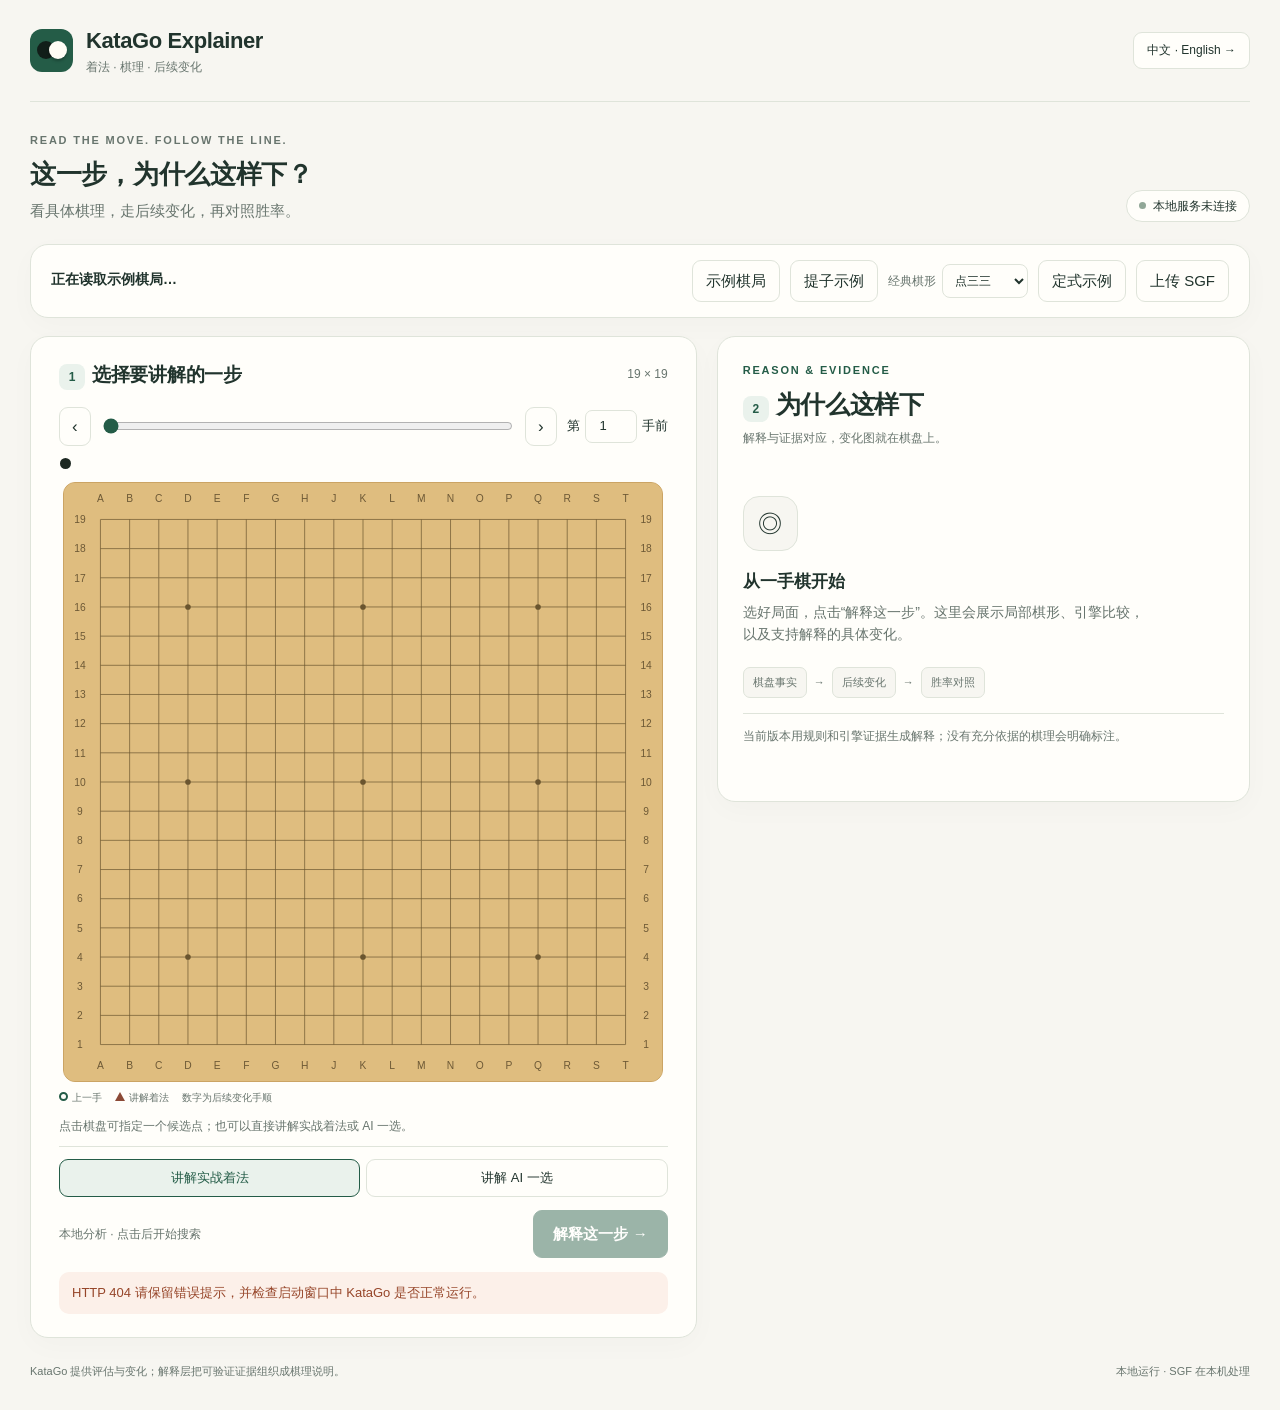
==== commit d1624c4e: "Add classic kick, Shusaku, attachment-retreat and Mi joseki references" ====
--- a/web/index.html
+++ b/web/index.html
@@ -9,6 +9,7 @@
     :root{--ink:#21342d;--muted:#68756e;--green:#245c47;--light-green:#eaf2ec;--paper:#f7f6f1;--white:#fffefa;--line:#dfE4da;--wood:#dfbd7f;--amber:#91642b;--radius:18px;--shadow:0 8px 28px #26382a06}
     *{box-sizing:border-box}body{margin:0;background:var(--paper);color:var(--ink);font-family:Inter,"Segoe UI","Microsoft YaHei",sans-serif;font-size:15px;line-height:1.55}button,input,textarea,select{font:inherit}button{cursor:pointer}button:disabled{cursor:not-allowed;opacity:.45}button:focus-visible,input:focus-visible,textarea:focus-visible,select:focus-visible,a:focus-visible{outline:3px solid #90b6a4;outline-offset:3px}button{border:1px solid var(--line);border-radius:9px;padding:8px 13px;background:var(--white);color:var(--ink)}button:hover:not(:disabled){background:#edf2e9}button.primary{background:var(--green);color:white;border-color:var(--green);font-weight:600}button.primary:hover:not(:disabled){background:#1b4837}button.active{border-color:var(--green);background:var(--light-green);color:var(--green)}button.icon{padding:8px 12px;font-size:17px;line-height:1.25}a{color:var(--green)}h1,h2,h3,p{margin:0}h1{font-size:22px;letter-spacing:-.4px}h2{font-size:19px;letter-spacing:-.3px}h3{font-size:15px}.small{font-size:12px;color:var(--muted)}.muted{color:var(--muted)}.eyebrow{font-size:11px;letter-spacing:1.8px;font-weight:700;color:var(--green);text-transform:uppercase}.row{display:flex;align-items:center;gap:10px}.wrap{flex-wrap:wrap}.between{justify-content:space-between}.hidden{display:none!important}.shell{max-width:1400px;margin:auto;padding:0 30px}.topbar{display:flex;align-items:center;justify-content:space-between;padding:24px 0;border-bottom:1px solid var(--line);gap:18px}.brand{display:flex;align-items:center;gap:13px}.brand-mark{height:43px;width:43px;border-radius:12px;background:var(--green);position:relative}.brand-mark::before,.brand-mark::after{content:"";position:absolute;top:12px;width:18px;height:18px;border-radius:50%}.brand-mark::before{left:7px;background:#111e19}.brand-mark::after{right:6px;background:#fffdf5;box-shadow:0 2px 3px #0004}.language{font-size:12px;white-space:nowrap}.intro{padding:25px 0 22px;display:flex;gap:30px;justify-content:space-between;align-items:end}.intro h2{font-size:26px;margin-top:5px}.intro p{margin-top:5px;color:var(--muted)}.engine-pill{display:flex;align-items:center;gap:7px;border:1px solid var(--line);border-radius:24px;padding:6px 12px;font-size:12px;white-space:nowrap;background:var(--white)}.dot{height:7px;width:7px;background:#91a797;border-radius:50%;display:inline-block}.dot.ok{background:#3a8c5c}.dot.busy{background:#bc8c46;animation:pulse 1.5s infinite}@keyframes pulse{50%{opacity:.35}}.panel{border:1px solid var(--line);border-radius:var(--radius);background:var(--white);box-shadow:var(--shadow)}.game-bar{padding:15px 20px;display:flex;align-items:center;justify-content:space-between;gap:14px;margin-bottom:18px}.game-name{font-weight:650;font-size:14px}.game-meta{font-size:12px;color:var(--muted);margin-top:3px}.workspace{display:grid;grid-template-columns:minmax(450px,1.35fr) minmax(340px,1fr);gap:20px;align-items:start}.board-panel{padding:21px}.panel-top{margin-bottom:17px}.number-badge{display:inline-flex;align-items:center;justify-content:center;background:var(--light-green);color:var(--green);width:26px;height:26px;border-radius:8px;font-size:12px;font-weight:650;margin-right:7px}.position-control{display:flex;align-items:center;gap:10px;margin-bottom:10px}.position-control input[type=range]{flex:1;min-width:70px;accent-color:var(--green)}.position-number{display:flex;align-items:center;gap:5px;white-space:nowrap;font-size:13px}.position-number input{width:52px;border:1px solid var(--line);border-radius:7px;padding:5px 6px;color:var(--ink);background:var(--white);text-align:center}.board-header{display:flex;align-items:center;justify-content:space-between;padding:2px 1px 13px;font-size:12px}.stone-chip{display:inline-flex;align-items:center;gap:6px}.stone-chip i{height:11px;width:11px;border-radius:50%;display:inline-block;background:#1d2822}.stone-chip.white i{background:#fff;border:1px solid #a3aaa4}.board-wrap{border-radius:12px;background:var(--wood);overflow:hidden;border:1px solid #cba464;box-shadow:inset 0 0 25px #a6792812}.board-wrap svg{display:block;width:100%;touch-action:manipulation}.board-note{font-size:12px;color:var(--muted);margin:11px 0}.choice-row{display:flex;gap:6px;align-items:center;padding-top:12px;border-top:1px solid var(--line)}.choice-row .choice{flex:1;font-size:13px}.analyze-row{display:flex;align-items:center;justify-content:space-between;gap:15px;margin-top:13px}.analyze-row .primary{padding:11px 19px}.status-area{margin-top:14px;border-radius:10px;padding:11px 13px;background:var(--light-green);font-size:13px}.status-area.error{background:#fcf0e9;color:#964529}.progress-track{height:4px;margin-top:8px;border-radius:10px;background:#d1e2d7;overflow:hidden}.progress-track span{display:block;height:100%;background:var(--green);transition:width .4s}.explanation-panel{padding:25px}.explanation-header{margin-bottom:22px}.explanation-header h2{margin-top:6px;font-size:25px}.empty{padding:26px 0 31px}.empty-icon{width:55px;height:55px;border:1px solid var(--line);background:var(--paper);border-radius:16px;display:flex;align-items:center;justify-content:center;font-size:24px;margin-bottom:18px}.empty h3{font-size:17px;margin-bottom:7px}.empty p{color:var(--muted);max-width:410px;font-size:14px}.flow{display:flex;gap:7px;align-items:center;flex-wrap:wrap;margin-top:21px;font-size:11px;color:var(--muted)}.flow span{padding:6px 9px;background:var(--paper);border:1px solid var(--line);border-radius:7px}.answer-summary{font-size:16px;line-height:1.85;padding:16px 18px;border-left:3px solid var(--green);background:var(--light-green);border-radius:0 10px 10px 0;margin-bottom:23px;white-space:pre-line}.metric-grid{display:grid;grid-template-columns:1fr 1fr;gap:9px;margin:15px 0 20px}.metric{border:1px solid var(--line);border-radius:11px;padding:12px 14px}.metric .label{font-size:11px;color:var(--muted)}.metric .value{font-size:22px;line-height:1.35;font-weight:650;margin-top:3px}.metric .sub{font-size:11px;color:var(--muted);margin-top:2px}.section-label{font-size:12px;font-weight:650;letter-spacing:.2px;margin-bottom:12px}.claim{padding:16px 0;border-top:1px solid var(--line)}.claim-title{display:flex;align-items:start;gap:10px;margin-bottom:7px}.claim-index{width:23px;height:23px;flex-shrink:0;border-radius:50%;background:var(--light-green);display:flex;align-items:center;justify-content:center;font-size:11px;color:var(--green);font-weight:650}.claim h3{font-size:14px;flex:1;line-height:1.55}.evidence-tag{display:inline-block;font-size:10px;font-weight:500;color:var(--green);background:var(--light-green);padding:3px 6px;border-radius:5px;margin-top:5px}.evidence-tag.search{color:#896629;background:#f6efe1}.claim p{color:#4c5c53;font-size:13px;margin-left:33px;white-space:pre-line}.evidence-links{margin-left:33px;font-size:11px;color:var(--muted);margin-top:7px}.limitations{padding:14px 16px;background:#f8f5ed;border-radius:11px;font-size:12px;color:#776649;margin-top:20px}.limitations ul{padding-left:17px;margin:7px 0 0}.limitations li+li{margin-top:5px}.variation-panel{padding:20px;margin-top:19px}.branch-tabs{display:flex;gap:6px;flex-wrap:wrap;margin-bottom:13px}.branch-tabs button{font-size:12px}.play-controls{display:flex;align-items:center;gap:7px;flex-wrap:wrap}.play-controls .small{margin-left:auto}.sequence{display:flex;gap:6px;overflow:auto;padding:12px 0 5px;scrollbar-width:thin}.sequence button{flex-shrink:0;font-size:11px;padding:6px 9px;border-radius:7px}.sequence button .stone-dot{display:inline-block;width:8px;height:8px;border-radius:50%;background:#222;margin-right:5px}.sequence button .stone-dot.white{background:#fff;border:1px solid #8b968d}.sequence button.active{box-shadow:0 0 0 1px var(--green)}.chart-panel{padding:20px;margin-top:19px}.chart-head{display:flex;justify-content:space-between;align-items:start;gap:15px}.chart-head h3{font-size:15px}.chart-head .small{margin-top:3px}.chart-wrap{margin-top:12px}.chart-wrap svg{width:100%;display:block}.chart-caption{font-size:11px;color:var(--muted);margin-top:5px}.eval-table{width:100%;border-collapse:collapse;font-size:12px;margin-top:12px}.eval-table th{text-align:left;color:var(--muted);font-size:11px;font-weight:500;padding:7px 9px;border-bottom:1px solid var(--line)}.eval-table td{padding:7px 9px;border-bottom:1px solid #eff1eb}.eval-table tr.current{background:var(--light-green)}.candidate-table{width:100%;font-size:12px;border-collapse:collapse;margin-bottom:8px}.candidate-table th{font-weight:500;color:var(--muted);text-align:left;padding:7px 6px;border-bottom:1px solid var(--line);font-size:11px}.candidate-table td{padding:9px 6px;border-bottom:1px solid #edf0e8}.candidate-table .selected{background:var(--light-green)}.details summary{font-size:12px;color:var(--green);cursor:pointer;margin-top:18px}.details pre{overflow:auto;max-height:300px;padding:12px;background:var(--paper);font-size:10px;border:1px solid var(--line);border-radius:8px;white-space:pre-wrap;word-break:break-word}.footer{padding:25px 0 30px;font-size:11px;color:var(--muted);display:flex;justify-content:space-between;gap:10px}.modal-shade{position:fixed;inset:0;background:#14221970;display:flex;align-items:center;justify-content:center;padding:20px;z-index:20}.modal{width:560px;max-width:100%;max-height:90vh;overflow:auto;padding:24px}.modal textarea{width:100%;height:180px;border:1px solid var(--line);border-radius:10px;margin:15px 0;padding:12px;font-size:12px;resize:vertical;background:var(--paper)}.modal .row{margin-top:15px}.upload-button{display:inline-block}.busy .board-wrap{opacity:.85}.legend{display:flex;align-items:center;gap:13px;margin:8px 0 0;font-size:10px;color:var(--muted)}.legend-mark{display:inline-block;width:9px;height:9px;border:2px solid var(--green);border-radius:50%;margin-right:4px}.legend-triangle{display:inline-block;width:0;height:0;border-left:5px solid transparent;border-right:5px solid transparent;border-bottom:9px solid #8b4935;margin-right:4px}.help-box{margin-top:15px;border-top:1px solid var(--line);padding-top:13px;font-size:12px;color:var(--muted)}
     .joseki-reference{border:1px solid var(--line);border-radius:11px;background:#f8f7ef;padding:15px;margin-bottom:16px}.joseki-reference h3{font-size:16px}.joseki-meta{font-size:11px;color:var(--muted);margin:4px 0 10px}.joseki-role{font-size:13px;line-height:1.75;margin-bottom:12px}.joseki-line{margin:8px 0 12px;padding:0;list-style:none;font-size:12px}.joseki-line li{padding:5px 7px;border-bottom:1px solid #e9e7d9}.joseki-line li.selected{background:#e5edde;color:var(--green);font-weight:600}.joseki-source{font-size:11px;overflow-wrap:anywhere;margin-top:7px}.joseki-notes{padding-left:16px;font-size:11px;color:var(--muted);margin:9px 0 0}.glossary{display:grid;gap:9px;font-size:12px;margin-bottom:20px}.glossary div{border-left:2px solid #afc4af;padding-left:10px}.glossary dt{font-weight:650;margin-bottom:3px}.glossary dd{margin:0;color:#55645a}.reference-caveat{font-size:11px;color:var(--muted);line-height:1.7;margin-bottom:13px}
+    .game-bar>.row{flex-wrap:wrap;justify-content:flex-end}.classic-picker{display:flex;align-items:center;gap:6px;font-size:12px;color:var(--muted)}.classic-picker select{max-width:185px;border:1px solid var(--line);border-radius:8px;padding:8px;color:var(--ink);background:var(--white);font-size:12px}.classic-picker select:disabled{opacity:.45;cursor:not-allowed}
     @media(min-width:1250px){.workspace{grid-template-columns:minmax(540px,1.25fr) minmax(390px,1fr)}.board-panel{padding:23px 28px}.board-wrap{max-width:600px;margin:auto}}
     @media(max-width:970px){.shell{padding:0 18px}.workspace{grid-template-columns:minmax(350px,1.1fr) minmax(310px,1fr);gap:14px}.board-panel,.explanation-panel{padding:18px}.intro h2{font-size:23px}.intro p{font-size:13px}.intro{gap:15px}.engine-pill{font-size:10px}.choice-row{flex-wrap:wrap}.choice-row .choice{min-width:120px}.metric .value{font-size:19px}}
     @media(max-width:760px){.shell{padding:0 14px}.topbar{padding:17px 0}.brand-mark{height:35px;width:35px}.brand-mark::before,.brand-mark::after{width:15px;height:15px;top:10px}.brand-mark::before{left:5px}.brand-mark::after{right:4px}h1{font-size:18px}.brand .small{font-size:10px}.language{padding:7px 9px;font-size:11px}.intro{padding:20px 0 16px;align-items:start;flex-direction:column;gap:10px}.intro h2{font-size:23px}.intro p{font-size:12px}.workspace{grid-template-columns:1fr}.game-bar{padding:13px;align-items:start}.game-bar .row{flex-wrap:wrap;justify-content:end}.game-bar button{font-size:11px;padding:7px 9px}.board-panel{padding:16px}.explanation-panel{padding:22px}.explanation-header h2{font-size:23px}.footer{flex-direction:column}.analyze-row{align-items:start}.board-header{font-size:11px}.chart-panel,.variation-panel{margin-top:14px}.workspace>div:first-child{display:contents}.board-panel{order:0}.explanation-panel{order:1}.variation-panel{order:2}.chart-panel{order:3}.choice-row .choice{min-width:100px}}
@@ -21,7 +22,7 @@
       <button id="language" class="language" aria-label="Switch language">中文 / English</button>
     </header>
     <div class="intro"><div><p class="eyebrow">READ THE MOVE. FOLLOW THE LINE.</p><h2 data-i18n="heroTitle">这一步，为什么这样下？</h2><p data-i18n="heroText">看具体棋理，走后续变化，再对照胜率。</p></div><span class="engine-pill"><span id="engineDot" class="dot"></span><span id="engineStatus" data-i18n="connecting">正在连接本地 KataGo</span></span></div>
-    <section class="panel game-bar" aria-label="Game selection"><div><div class="game-name" id="gameName" data-i18n="loadingGame">正在读取示例棋局…</div><div id="gameMeta" class="game-meta"></div><p id="gameWarnings" class="small hidden" style="margin-top:5px;color:var(--amber)"></p></div><div class="row"><button id="demoButton" data-i18n="demo">示例棋局</button><button id="captureButton">提子示例</button><button id="josekiButton">定式示例</button><button id="uploadButton" data-i18n="upload">上传 SGF</button></div></section>
+    <section class="panel game-bar" aria-label="Game selection"><div><div class="game-name" id="gameName" data-i18n="loadingGame">正在读取示例棋局…</div><div id="gameMeta" class="game-meta"></div><p id="gameWarnings" class="small hidden" style="margin-top:5px;color:var(--amber)"></p></div><div class="row"><button id="demoButton" data-i18n="demo">示例棋局</button><button id="captureButton">提子示例</button><label class="classic-picker" for="josekiExample"><span data-i18n="classicPattern">经典棋形</span><select id="josekiExample"><option value="basic" data-i18n="patternBasic">点三三</option><option value="kick" data-i18n="patternKick">尖顶</option><option value="mi" data-i18n="patternMi">芈氏飞刀</option><option value="attach-retreat" data-i18n="patternAttachRetreat">托退</option><option value="shusaku" data-i18n="patternShusaku">秀策尖</option></select></label><button id="josekiButton">定式示例</button><button id="uploadButton" data-i18n="upload">上传 SGF</button></div></section>
     <main class="workspace" id="workspace">
       <div>
         <section class="panel board-panel" aria-labelledby="positionHeading">
@@ -54,6 +55,8 @@
       zh:{brandSubtitle:'着法 · 棋理 · 后续变化',heroTitle:'这一步，为什么这样下？',heroText:'看具体棋理，走后续变化，再对照胜率。',connecting:'正在连接本地 KataGo',loadingGame:'正在读取示例棋局…',demo:'示例棋局',upload:'上传 SGF',positionHeading:'选择要讲解的一步',beforeMove:'第',moveUnit:'手前',lastMove:'上一手',targetMove:'讲解着法',numberedPV:'数字为后续变化手顺',boardHint:'点击棋盘可指定一个候选点；也可以直接讲解实战着法或 AI 一选。',actualChoice:'讲解实战着法',aiChoice:'讲解 AI 一选',analysisHint:'本地分析 · 点击后开始搜索',analyze:'解释这一步 →',variations:'后续怎样演变',variationHint:'选择一条变化，逐手查看棋形和评估。',play:'播放',pause:'暂停',pvCaveat:'这是引擎当前搜索到的参考变化，实战对手可能采用其他应对。',winrateHeading:'沿变化的胜率变化',chartCaveat:'每个点来自该局面的独立搜索。小幅波动可能受搜索预算影响。',whyHeading:'为什么这样下',whySubtitle:'解释与证据对应，变化图就在棋盘上。',emptyTitle:'从一手棋开始',emptyText:'选好局面，点击“解释这一步”。这里会展示局部棋形、引擎比较，以及支持解释的具体变化。',flow1:'棋盘事实',flow2:'后续变化',flow3:'胜率对照',scopeNote:'当前版本用规则和引擎证据生成解释；没有充分依据的棋理会明确标注。',evidenceHeading:'棋理与证据',candidateHeading:'同一局面的候选比较',rawDetails:'查看分析详情',footer:'KataGo 提供评估与变化；解释层把可验证证据组织成棋理说明。',localFooter:'本地运行 · SGF 在本机处理',uploadTitle:'打开你的棋谱',uploadText:'选择 SGF 文件，或粘贴 SGF 内容。当前读取棋谱主线。',loadGame:'读取棋谱',ready:'KataGo 就绪',unavailable:'本地服务未连接',black:'黑棋',white:'白棋',toPlay:'行棋',actual:'实战',custom:'候选',noActual:'当前局面没有实战着法，可讲解 AI 一选',loading:'正在读取棋谱…',analyzing:'KataGo 正在搜索…',done:'分析完成',failed:'分析未完成',selected:'所选着法',ai:'AI 一选',winrate:'胜率',score:'目差',points:'目',visits:'搜索次数',comparison:'相对替代着法',pp:'个百分点',fixed:'视角固定为',step:'变化',initial:'起始局面',move:'着法',limitations:'解释的边界',verified:'棋盘事实',search:'搜索支持',uncertain:'证据不足',evidence:'证据',unknown:'未评估',emptySGF:'请先选择 SGF 文件或粘贴棋谱。',uploadFail:'棋谱读取失败',resultOlder:'当前讲解对应之前的局面；请重新分析。',noResult:'服务没有返回完整分析结果。',thinking:'正在准备搜索…',variationDisplay:'正在查看变化',playback:'逐手播放',before:'之前',after:'之后',requests:'分析进度',helpError:'请保留错误提示，并检查启动窗口中 KataGo 是否正常运行。',rateTip:'这是引擎在当前预算下的估计。',candidateTip:'此处比较同一局面的不同首着；不能与沿变化的波动混为一谈。',rank:'原始排序',continue:'下一手',loaded:'已读取棋谱',root:'当前局面'},
       en:{brandSubtitle:'Moves · Reasons · Continuations',heroTitle:'Why play this move?',heroText:'Read the reason, follow the continuation, then compare winrates.',connecting:'Connecting to local KataGo',loadingGame:'Loading the example game…',demo:'Example game',upload:'Upload SGF',positionHeading:'Choose a move to explain',beforeMove:'Before',moveUnit:'',lastMove:'Last move',targetMove:'Move to explain',numberedPV:'Numbers show the continuation',boardHint:'Click an intersection to choose a candidate, or explain the played move or AI first choice.',actualChoice:'Explain played move',aiChoice:'Explain AI first choice',analysisHint:'Local analysis · Search starts on click',analyze:'Explain this move →',variations:'What happens next',variationHint:'Choose a line and inspect its moves and evaluations.',play:'Play',pause:'Pause',pvCaveat:'This is a reference line from the current search. Your opponent may choose other replies.',winrateHeading:'Winrate along the continuation',chartCaveat:'Each point is searched independently. Small changes can reflect the search budget.',whyHeading:'Why this move',whySubtitle:'Each explanation is linked to evidence and a playable line.',emptyTitle:'Start with one move',emptyText:'Choose a position and click “Explain this move”. You will see local board facts, engine comparisons, and concrete supporting continuations.',flow1:'Board facts',flow2:'Continuation',flow3:'Winrate comparison',scopeNote:'This version builds explanations from rules and engine evidence. Claims without sufficient support are marked explicitly.',evidenceHeading:'Reasons and evidence',candidateHeading:'Candidates in the same position',rawDetails:'View analysis details',footer:'KataGo supplies evaluations and lines; the explanation layer organizes verifiable evidence.',localFooter:'Runs locally · SGF processed on this computer',uploadTitle:'Open your game',uploadText:'Select an SGF file or paste its contents. The main game line is read.',loadGame:'Load game',ready:'KataGo ready',unavailable:'Local service unavailable',black:'Black',white:'White',toPlay:'to play',actual:'Played',custom:'Candidate',noActual:'No played move here. You can explain the AI first choice.',loading:'Reading game…',analyzing:'KataGo is searching…',done:'Analysis complete',failed:'Analysis incomplete',selected:'Chosen move',ai:'AI first choice',winrate:'Winrate',score:'Score lead',points:'points',visits:'Visits',comparison:'Compared with alternative',pp:'percentage points',fixed:'Fixed perspective:',step:'Step',initial:'Starting position',move:'Move',limitations:'Limits of this explanation',verified:'Board fact',search:'Search-supported',uncertain:'Insufficient evidence',evidence:'Evidence',unknown:'Not evaluated',emptySGF:'Select an SGF file or paste a game first.',uploadFail:'Could not read the game',resultOlder:'This explanation belongs to an earlier position. Analyze the current one.',noResult:'The service did not return a complete result.',thinking:'Preparing the search…',variationDisplay:'Showing continuation',playback:'Playback',before:'before',after:'after',requests:'Analysis progress',helpError:'Keep this error message and check whether KataGo is running in the launcher window.',rateTip:'An engine estimate under the current search budget.',candidateTip:'These are different first moves from the same position. They are separate from changes along a continuation.',rank:'Original rank',continue:'Next move',loaded:'Game loaded',root:'Current position'}
     };
+    Object.assign(labels.zh,{classicPattern:'经典棋形',patternBasic:'点三三',patternKick:'尖顶',patternMi:'芈氏飞刀',patternAttachRetreat:'托退',patternShusaku:'秀策尖'});
+    Object.assign(labels.en,{classicPattern:'Classic pattern',patternBasic:'3-3 invasion',patternKick:'Kick',patternMi:"Mi's Flying Dagger",patternAttachRetreat:'Attach and retreat',patternShusaku:'Shusaku diagonal'});
     const state={lang:localStorage.getItem('katago-language')||'zh',game:null,defaults:{},index:0,choice:'actual',custom:null,result:null,branch:0,step:0,job:null,busy:false,timer:null,playTimer:null,positionKey:null};
     function tr(key){return labels[state.lang][key]||key}
     function text(value){if(value==null)return '';if(typeof value==='string'||typeof value==='number')return String(value);return value[state.lang]??value[state.lang==='zh'?'zh-CN':'en']??value.en??value.zh??value.text??''}
@@ -78,7 +81,7 @@
     function applyLanguage(){document.documentElement.lang=state.lang==='zh'?'zh-CN':'en';document.querySelectorAll('[data-i18n]').forEach(el=>el.textContent=tr(el.dataset.i18n));$('language').textContent=state.lang==='zh'?'中文 · English →':'← 中文 · English';$('captureButton').textContent=state.lang==='zh'?'提子示例':'Capture example';$('josekiButton').textContent=state.lang==='zh'?'定式示例':'Joseki example';$('chartPanel').querySelector('.chart-caption').textContent=state.lang==='zh'?'每个点来自该局面的独立搜索。评估变化包含搜索波动，不能直接归因于这一手的贡献。':'Each position is searched independently. Evaluation drift includes search noise and does not measure the causal contribution of a move.';renderGame();if(state.result)renderResult();renderBoard();if(state.busy)renderProgress();if(state.playTimer)$('pvPlay').textContent=tr('pause')}
     async function api(path,body){const response=await fetch(path,{method:body===undefined?'GET':'POST',headers:body===undefined?{}:{'Content-Type':'application/json'},body:body===undefined?undefined:JSON.stringify(body)});let data;try{data=await response.json()}catch{throw new Error('HTTP '+response.status)}if(!response.ok)throw new Error(text(data.error??data.message)||'HTTP '+response.status);return data}
     function setStatus(message,error=false,progress=null){$('statusArea').classList.remove('hidden');$('statusArea').classList.toggle('error',error);$('statusText').textContent=message;$('progressTrack').classList.toggle('hidden',progress==null);if(progress!=null)$('progressBar').style.width=Math.max(0,Math.min(100,progress))+'%'}
-    function busy(value){state.busy=value;$('workspace').classList.toggle('busy',value);$('analyzeButton').disabled=value||!state.game;document.querySelectorAll('.choice,#moveSlider,#moveNumber,#prevMove,#nextMove,#demoButton,#captureButton,#josekiButton,#uploadButton').forEach(el=>el.disabled=value);$('engineDot').classList.toggle('busy',value);$('engineStatus').textContent=value?tr('analyzing'):tr('ready');if(state.game)renderGame()}
+    function busy(value){state.busy=value;$('workspace').classList.toggle('busy',value);$('analyzeButton').disabled=value||!state.game;document.querySelectorAll('.choice,#moveSlider,#moveNumber,#prevMove,#nextMove,#demoButton,#captureButton,#josekiExample,#josekiButton,#uploadButton').forEach(el=>el.disabled=value);$('engineDot').classList.toggle('busy',value);$('engineStatus').dataset.i18n=value?'analyzing':'ready';$('engineStatus').textContent=tr($('engineStatus').dataset.i18n);if(state.game)renderGame()}
     function setGame(game,defaults={}){stopPlay();state.game=game;state.defaults=defaults;state.index=Math.min(gameMoves().length,Math.max(0,Number(defaults.move_index??gameMoves().length)));state.choice=defaults.choice??(gameMoves()[state.index]?'actual':'ai');if(state.choice==='actual'&&!gameMoves()[state.index])state.choice='ai';state.custom=null;state.result=null;state.positionKey=null;$('explanationContent').classList.add('hidden');$('emptyExplanation').classList.remove('hidden');$('variationPanel').classList.add('hidden');$('chartPanel').classList.add('hidden');$('statusArea').classList.add('hidden');renderGame();renderBoard()}
     function renderGame(){if(!state.game)return;const g=state.game;const moves=gameMoves();$('gameName').textContent=text(g.name??g.title)||'SGF';$('gameMeta').textContent=[size()+' × '+size(),text(g.rules),g.komi!=null?'Komi '+g.komi:null,moves.length+' '+(state.lang==='zh'?'手':'moves')].filter(Boolean).join(' · ');$('gameWarnings').textContent=(g.warnings??[]).map(text).join(' ');$('gameWarnings').classList.toggle('hidden',!g.warnings?.length);$('boardSize').textContent=size()+' × '+size();$('moveSlider').max=moves.length;$('moveSlider').value=state.index;$('moveNumber').max=moves.length+1;$('moveNumber').value=state.index+1;$('prevMove').disabled=state.busy||state.index===0;$('nextMove').disabled=state.busy||state.index>=moves.length;const pos=gamePosition(state.index),p=pos.to_play??pos.toPlay??movePlayer(moves[state.index])??(state.index%2?'W':'B');$('toPlay').classList.toggle('white',String(p).toUpperCase().startsWith('W'));$('toPlay').querySelector('span').textContent=playerText(p)+' '+tr('toPlay');const actual=moves[state.index];$('selectedMoveLabel').textContent=actual?tr('actual')+' '+moveText(actual):tr('noActual');document.querySelectorAll('[data-choice]').forEach(el=>el.classList.toggle('active',el.dataset.choice===state.choice));document.querySelector('[data-choice="actual"]').disabled=state.busy||!actual;$('customChoice').classList.toggle('hidden',!state.custom);$('customChoice').textContent=tr('custom')+' '+state.custom;$('analyzeButton').disabled=state.busy;}
     function changeIndex(value){if(state.busy)return;stopPlay();state.index=Math.max(0,Math.min(gameMoves().length,Number(value)||0));state.custom=null;if(!gameMoves()[state.index]&&state.choice==='actual')state.choice='ai';if(state.choice==='custom')state.choice=gameMoves()[state.index]?'actual':'ai';state.step=0;if(state.result&&state.positionKey!==key()){$('explanationContent').classList.add('hidden');$('emptyExplanation').classList.remove('hidden');$('variationPanel').classList.add('hidden');$('chartPanel').classList.add('hidden');$('statusArea').classList.add('hidden')}renderGame();renderBoard()}
@@ -127,12 +130,12 @@
     function renderProgress(progress){const p=progress??state.progress??{};state.progress=p;let value=null,message=tr('analyzing');if(typeof p==='number')value=p<=1?p*100:p;else{value=p.percent??(p.total?Number(p.completed??p.current??0)/p.total*100:null);message=text(p.message??p.label??p.stage)||message;if(p.completed!=null&&p.total!=null)message+=' · '+p.completed+' / '+p.total}setStatus(message,false,value)}
     async function poll(){if(!state.job)return;try{const data=await api('/api/jobs/'+encodeURIComponent(state.job));if(data.status==='complete'){state.job=null;busy(false);if(!data.result)throw new Error(tr('noResult'));state.result=data.result;state.branch=0;state.step=0;setStatus(tr('done')+(data.result.elapsed_seconds!=null?' · '+number(data.result.elapsed_seconds,1)+' s':''));renderResult();return}if(data.status==='error'){state.job=null;busy(false);setStatus(text(data.error)||tr('failed'),true);return}renderProgress(data.progress);state.timer=setTimeout(poll,750)}catch(error){state.job=null;busy(false);setStatus(error.message+' '+tr('helpError'),true)}}
     async function analyze(){if(state.busy||!state.game)return;stopPlay();state.result=null;$('explanationContent').classList.add('hidden');$('emptyExplanation').classList.remove('hidden');$('variationPanel').classList.add('hidden');$('chartPanel').classList.add('hidden');state.positionKey=key();busy(true);setStatus(tr('thinking'),false,0);try{const body={game_id:gameId(),move_index:state.index,choice:state.choice==='custom'?'ai':state.choice};if(state.choice==='custom')body.move=state.custom;const response=await api('/api/analyze',body);state.job=response.job_id;if(!state.job)throw new Error(tr('noResult'));poll()}catch(error){busy(false);setStatus(error.message,true)}}
-    async function loadState(){try{const data=await api('/api/state');setGame(data.game??data,data.defaults??{});$('engineDot').classList.add('ok');$('engineStatus').textContent=tr('ready');busy(false)}catch(error){$('engineStatus').textContent=tr('unavailable');$('engineDot').classList.remove('ok');$('analyzeButton').disabled=true;setStatus(error.message+' '+tr('helpError'),true)}}
+    async function loadState(){try{const data=await api('/api/state');setGame(data.game??data,data.defaults??{});$('engineDot').classList.add('ok');$('engineStatus').textContent=tr('ready');busy(false)}catch(error){$('engineStatus').dataset.i18n='unavailable';$('engineStatus').textContent=tr('unavailable');$('engineDot').classList.remove('ok');$('analyzeButton').disabled=true;setStatus(error.message+' '+tr('helpError'),true)}}
     $('language').onclick=()=>{state.lang=state.lang==='zh'?'en':'zh';localStorage.setItem('katago-language',state.lang);applyLanguage()};$('prevMove').onclick=()=>changeIndex(state.index-1);$('nextMove').onclick=()=>changeIndex(state.index+1);$('moveSlider').oninput=e=>changeIndex(e.target.value);$('moveNumber').onchange=e=>changeIndex(Number(e.target.value)-1);document.querySelectorAll('[data-choice]').forEach(el=>el.onclick=()=>{if(state.busy)return;stopPlay();state.choice=el.dataset.choice;if(state.result&&state.positionKey!==key()){$('explanationContent').classList.add('hidden');$('emptyExplanation').classList.remove('hidden');$('variationPanel').classList.add('hidden');$('chartPanel').classList.add('hidden');$('statusArea').classList.add('hidden')}renderGame();renderBoard()});$('analyzeButton').onclick=analyze;
     $('board').onclick=e=>{if(state.busy||!state.game)return;stopPlay();const rect=$('board').getBoundingClientRect(),x=(e.clientX-rect.left)/rect.width*640,y=(e.clientY-rect.top)/rect.height*640,u=562/(size()-1),col=Math.round((x-39)/u),row=Math.round((y-39)/u);if(col<0||row<0||col>=size()||row>=size()||Math.abs(x-(39+col*u))>u*.5||Math.abs(y-(39+row*u))>u*.5)return;if(boardStones(gamePosition(state.index)).some(s=>s.x===col&&s.y===row))return;state.custom=xyToGTP(col,row);state.choice='custom';$('variationPanel').classList.add('hidden');$('chartPanel').classList.add('hidden');$('explanationContent').classList.add('hidden');$('emptyExplanation').classList.remove('hidden');renderGame();renderBoard()};$('pvStart').onclick=()=>{stopPlay();setStep(0)};$('pvPrev').onclick=()=>{stopPlay();setStep(state.step-1)};$('pvNext').onclick=()=>{stopPlay();setStep(state.step+1)};$('pvEnd').onclick=()=>{stopPlay();setStep(branchMoves(branch()).length)};$('pvPlay').onclick=()=>{if(state.playTimer){stopPlay();return}if(state.step>=branchMoves(branch()).length)setStep(0);$('pvPlay').textContent=tr('pause');state.playTimer=setInterval(()=>{setStep(state.step+1);if(state.step>=branchMoves(branch()).length)stopPlay()},1100)};
     $('uploadButton').onclick=()=>{if(state.busy)return;$('uploadModal').classList.remove('hidden');$('uploadError').textContent='';$('closeUpload').focus()};function closeUpload(){$('uploadModal').classList.add('hidden');$('uploadButton').focus()}$('closeUpload').onclick=closeUpload;$('uploadModal').onclick=e=>{if(e.target===$('uploadModal'))closeUpload()};document.addEventListener('keydown',e=>{if(e.key==='Escape'&&!$('uploadModal').classList.contains('hidden'))closeUpload()});$('fileInput').onchange=async e=>{const file=e.target.files?.[0];if(!file)return;$('fileName').textContent=file.name;try{$('sgfText').value=await file.text();$('uploadError').textContent=''}catch(error){$('uploadError').textContent=error.message}};$('submitSGF').onclick=async()=>{const sgf=$('sgfText').value.trim();if(!sgf){$('uploadError').textContent=tr('emptySGF');return}$('submitSGF').disabled=true;$('uploadError').textContent=tr('loading');try{const data=await api('/api/game',{sgf});setGame(data.game??data,data.defaults??{});closeUpload();setStatus(tr('loaded'))}catch(error){$('uploadError').textContent=tr('uploadFail')+': '+error.message}finally{$('submitSGF').disabled=false}};$('demoButton').onclick=loadState;
     $('captureButton').onclick=async()=>{if(state.busy)return;try{const example=await api('/api/examples/capture'),data=await api('/api/game',{sgf:example.sgf});setGame(data.game??data,{...data.defaults,choice:'actual',move_index:data.defaults?.move_index??0});setStatus(tr('loaded'))}catch(error){setStatus(error.message,true)}};
-    $('josekiButton').onclick=async()=>{if(state.busy)return;try{const example=await api('/api/example/joseki'),data=await api('/api/game',{sgf:example.sgf});setGame(data.game??data,{...data.defaults,choice:'actual',move_index:4});setStatus(tr('loaded'))}catch(error){setStatus(error.message,true)}};
+    $('josekiButton').onclick=async()=>{if(state.busy||$('josekiButton').disabled)return;$('josekiButton').disabled=$('josekiExample').disabled=true;try{const example=await api('/api/example/joseki/'+encodeURIComponent($('josekiExample').value)),data=await api('/api/game',{sgf:example.sgf});setGame(data.game??data,{...data.defaults,choice:'actual',move_index:example.move_index});setStatus(tr('loaded'))}catch(error){setStatus(error.message,true)}finally{$('josekiButton').disabled=$('josekiExample').disabled=state.busy}};
     applyLanguage();loadState();
   })();
   </script>
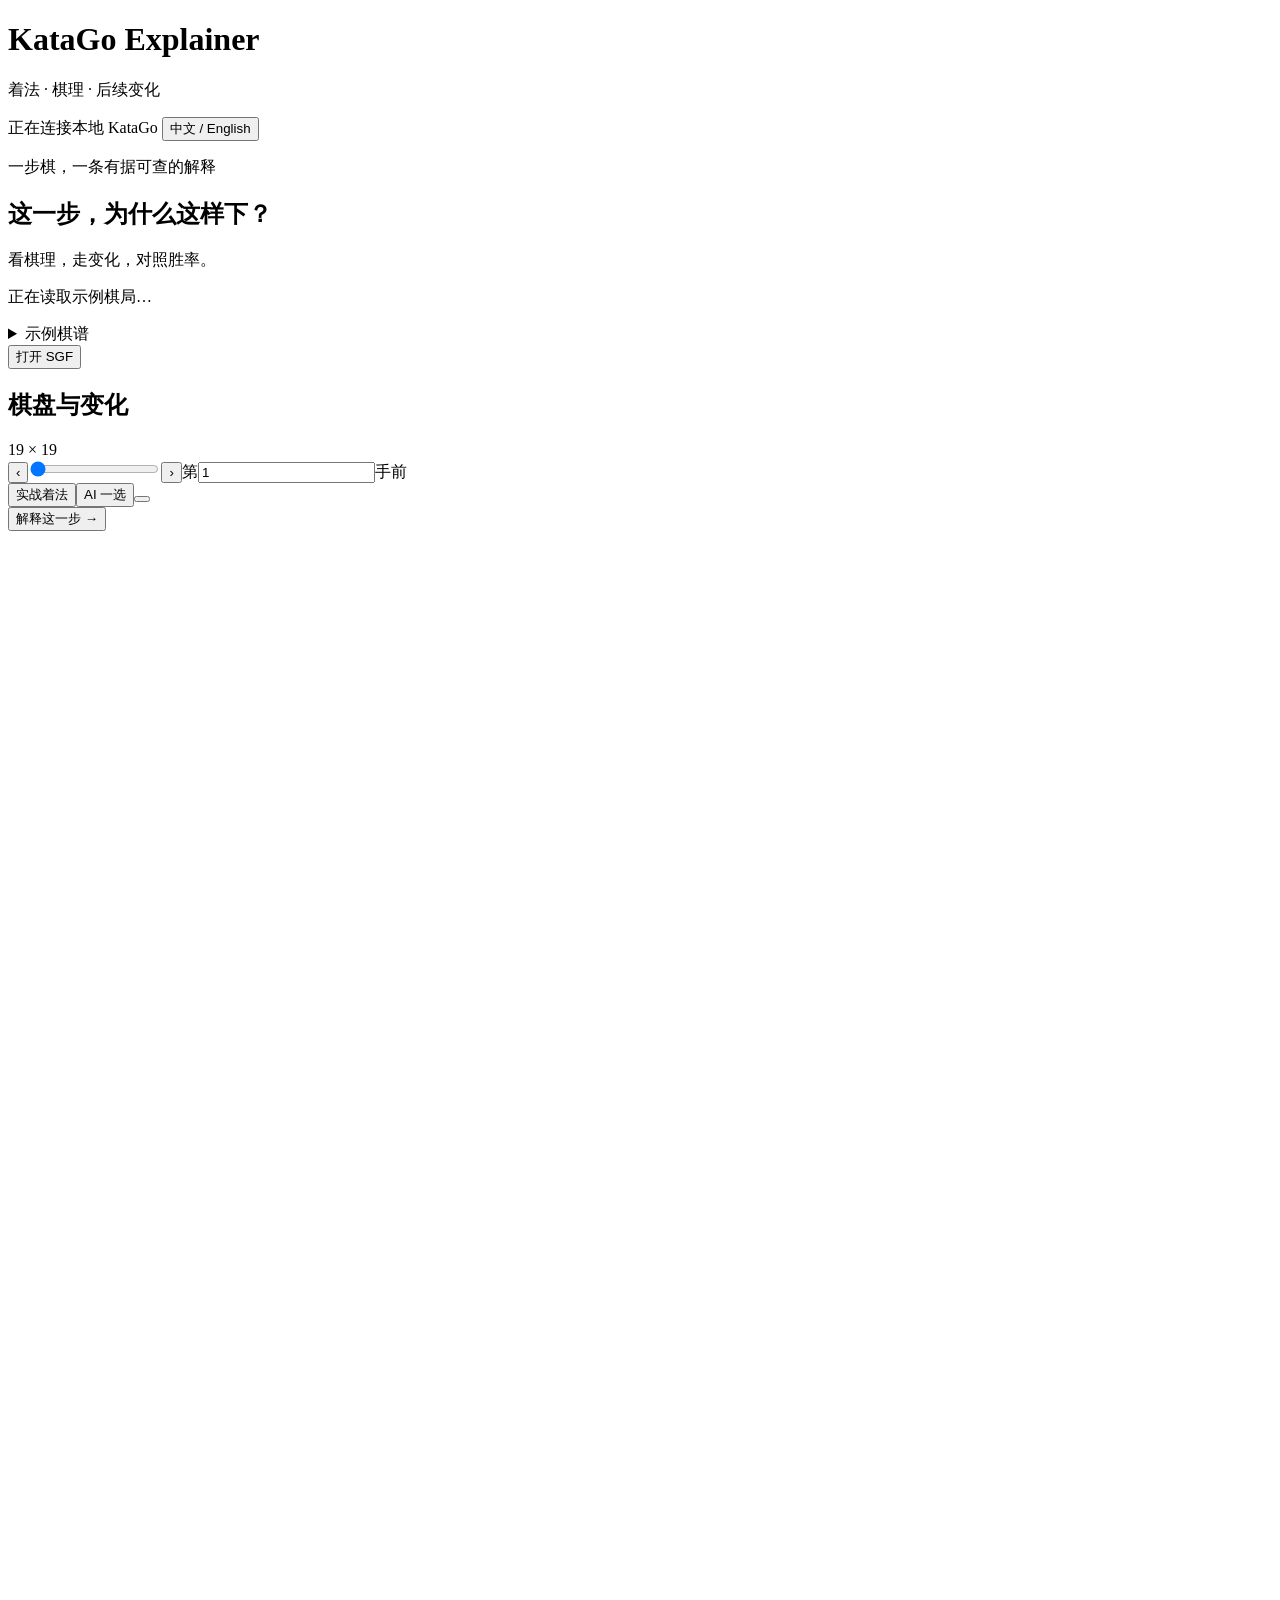
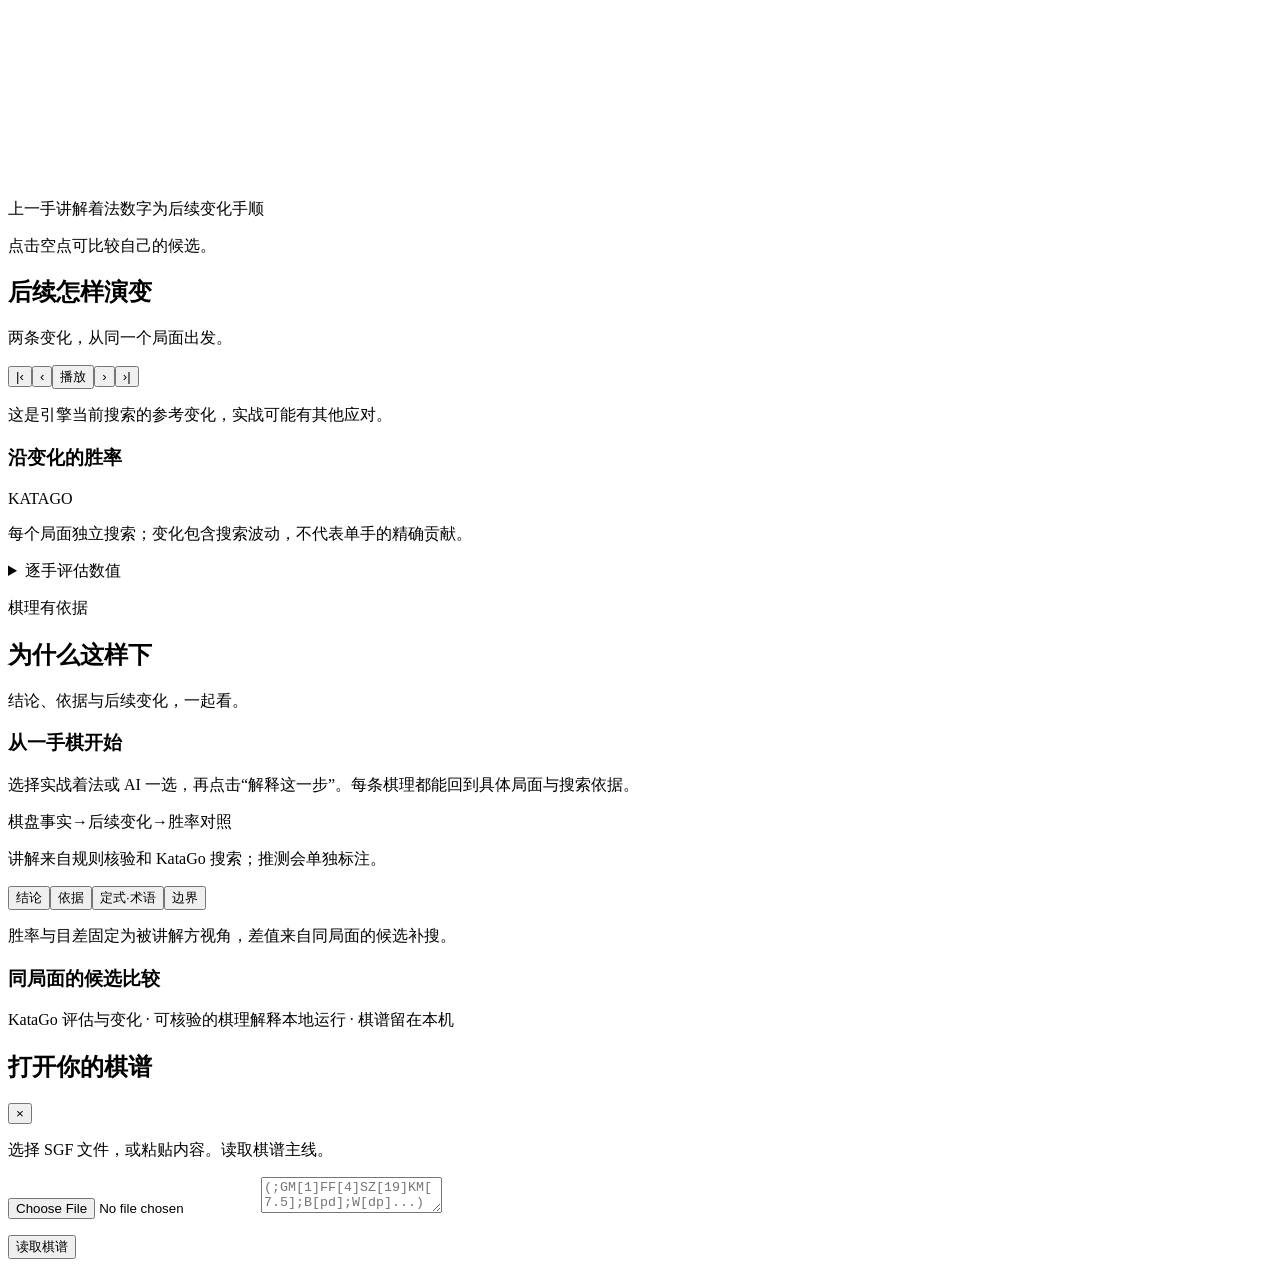
==== commit 7139aa27: "Simplify the core and polish the evidence review experience" ====
--- a/web/index.html
+++ b/web/index.html
@@ -1,143 +1,467 @@
 <!doctype html>
 <html lang="zh-CN">
-<head>
-  <meta charset="utf-8">
-  <meta name="viewport" content="width=device-width,initial-scale=1">
-  <meta name="color-scheme" content="light">
-  <title>KataGo Explainer · 着法解释</title>
-  <style>
-    :root{--ink:#21342d;--muted:#68756e;--green:#245c47;--light-green:#eaf2ec;--paper:#f7f6f1;--white:#fffefa;--line:#dfE4da;--wood:#dfbd7f;--amber:#91642b;--radius:18px;--shadow:0 8px 28px #26382a06}
-    *{box-sizing:border-box}body{margin:0;background:var(--paper);color:var(--ink);font-family:Inter,"Segoe UI","Microsoft YaHei",sans-serif;font-size:15px;line-height:1.55}button,input,textarea,select{font:inherit}button{cursor:pointer}button:disabled{cursor:not-allowed;opacity:.45}button:focus-visible,input:focus-visible,textarea:focus-visible,select:focus-visible,a:focus-visible{outline:3px solid #90b6a4;outline-offset:3px}button{border:1px solid var(--line);border-radius:9px;padding:8px 13px;background:var(--white);color:var(--ink)}button:hover:not(:disabled){background:#edf2e9}button.primary{background:var(--green);color:white;border-color:var(--green);font-weight:600}button.primary:hover:not(:disabled){background:#1b4837}button.active{border-color:var(--green);background:var(--light-green);color:var(--green)}button.icon{padding:8px 12px;font-size:17px;line-height:1.25}a{color:var(--green)}h1,h2,h3,p{margin:0}h1{font-size:22px;letter-spacing:-.4px}h2{font-size:19px;letter-spacing:-.3px}h3{font-size:15px}.small{font-size:12px;color:var(--muted)}.muted{color:var(--muted)}.eyebrow{font-size:11px;letter-spacing:1.8px;font-weight:700;color:var(--green);text-transform:uppercase}.row{display:flex;align-items:center;gap:10px}.wrap{flex-wrap:wrap}.between{justify-content:space-between}.hidden{display:none!important}.shell{max-width:1400px;margin:auto;padding:0 30px}.topbar{display:flex;align-items:center;justify-content:space-between;padding:24px 0;border-bottom:1px solid var(--line);gap:18px}.brand{display:flex;align-items:center;gap:13px}.brand-mark{height:43px;width:43px;border-radius:12px;background:var(--green);position:relative}.brand-mark::before,.brand-mark::after{content:"";position:absolute;top:12px;width:18px;height:18px;border-radius:50%}.brand-mark::before{left:7px;background:#111e19}.brand-mark::after{right:6px;background:#fffdf5;box-shadow:0 2px 3px #0004}.language{font-size:12px;white-space:nowrap}.intro{padding:25px 0 22px;display:flex;gap:30px;justify-content:space-between;align-items:end}.intro h2{font-size:26px;margin-top:5px}.intro p{margin-top:5px;color:var(--muted)}.engine-pill{display:flex;align-items:center;gap:7px;border:1px solid var(--line);border-radius:24px;padding:6px 12px;font-size:12px;white-space:nowrap;background:var(--white)}.dot{height:7px;width:7px;background:#91a797;border-radius:50%;display:inline-block}.dot.ok{background:#3a8c5c}.dot.busy{background:#bc8c46;animation:pulse 1.5s infinite}@keyframes pulse{50%{opacity:.35}}.panel{border:1px solid var(--line);border-radius:var(--radius);background:var(--white);box-shadow:var(--shadow)}.game-bar{padding:15px 20px;display:flex;align-items:center;justify-content:space-between;gap:14px;margin-bottom:18px}.game-name{font-weight:650;font-size:14px}.game-meta{font-size:12px;color:var(--muted);margin-top:3px}.workspace{display:grid;grid-template-columns:minmax(450px,1.35fr) minmax(340px,1fr);gap:20px;align-items:start}.board-panel{padding:21px}.panel-top{margin-bottom:17px}.number-badge{display:inline-flex;align-items:center;justify-content:center;background:var(--light-green);color:var(--green);width:26px;height:26px;border-radius:8px;font-size:12px;font-weight:650;margin-right:7px}.position-control{display:flex;align-items:center;gap:10px;margin-bottom:10px}.position-control input[type=range]{flex:1;min-width:70px;accent-color:var(--green)}.position-number{display:flex;align-items:center;gap:5px;white-space:nowrap;font-size:13px}.position-number input{width:52px;border:1px solid var(--line);border-radius:7px;padding:5px 6px;color:var(--ink);background:var(--white);text-align:center}.board-header{display:flex;align-items:center;justify-content:space-between;padding:2px 1px 13px;font-size:12px}.stone-chip{display:inline-flex;align-items:center;gap:6px}.stone-chip i{height:11px;width:11px;border-radius:50%;display:inline-block;background:#1d2822}.stone-chip.white i{background:#fff;border:1px solid #a3aaa4}.board-wrap{border-radius:12px;background:var(--wood);overflow:hidden;border:1px solid #cba464;box-shadow:inset 0 0 25px #a6792812}.board-wrap svg{display:block;width:100%;touch-action:manipulation}.board-note{font-size:12px;color:var(--muted);margin:11px 0}.choice-row{display:flex;gap:6px;align-items:center;padding-top:12px;border-top:1px solid var(--line)}.choice-row .choice{flex:1;font-size:13px}.analyze-row{display:flex;align-items:center;justify-content:space-between;gap:15px;margin-top:13px}.analyze-row .primary{padding:11px 19px}.status-area{margin-top:14px;border-radius:10px;padding:11px 13px;background:var(--light-green);font-size:13px}.status-area.error{background:#fcf0e9;color:#964529}.progress-track{height:4px;margin-top:8px;border-radius:10px;background:#d1e2d7;overflow:hidden}.progress-track span{display:block;height:100%;background:var(--green);transition:width .4s}.explanation-panel{padding:25px}.explanation-header{margin-bottom:22px}.explanation-header h2{margin-top:6px;font-size:25px}.empty{padding:26px 0 31px}.empty-icon{width:55px;height:55px;border:1px solid var(--line);background:var(--paper);border-radius:16px;display:flex;align-items:center;justify-content:center;font-size:24px;margin-bottom:18px}.empty h3{font-size:17px;margin-bottom:7px}.empty p{color:var(--muted);max-width:410px;font-size:14px}.flow{display:flex;gap:7px;align-items:center;flex-wrap:wrap;margin-top:21px;font-size:11px;color:var(--muted)}.flow span{padding:6px 9px;background:var(--paper);border:1px solid var(--line);border-radius:7px}.answer-summary{font-size:16px;line-height:1.85;padding:16px 18px;border-left:3px solid var(--green);background:var(--light-green);border-radius:0 10px 10px 0;margin-bottom:23px;white-space:pre-line}.metric-grid{display:grid;grid-template-columns:1fr 1fr;gap:9px;margin:15px 0 20px}.metric{border:1px solid var(--line);border-radius:11px;padding:12px 14px}.metric .label{font-size:11px;color:var(--muted)}.metric .value{font-size:22px;line-height:1.35;font-weight:650;margin-top:3px}.metric .sub{font-size:11px;color:var(--muted);margin-top:2px}.section-label{font-size:12px;font-weight:650;letter-spacing:.2px;margin-bottom:12px}.claim{padding:16px 0;border-top:1px solid var(--line)}.claim-title{display:flex;align-items:start;gap:10px;margin-bottom:7px}.claim-index{width:23px;height:23px;flex-shrink:0;border-radius:50%;background:var(--light-green);display:flex;align-items:center;justify-content:center;font-size:11px;color:var(--green);font-weight:650}.claim h3{font-size:14px;flex:1;line-height:1.55}.evidence-tag{display:inline-block;font-size:10px;font-weight:500;color:var(--green);background:var(--light-green);padding:3px 6px;border-radius:5px;margin-top:5px}.evidence-tag.search{color:#896629;background:#f6efe1}.claim p{color:#4c5c53;font-size:13px;margin-left:33px;white-space:pre-line}.evidence-links{margin-left:33px;font-size:11px;color:var(--muted);margin-top:7px}.limitations{padding:14px 16px;background:#f8f5ed;border-radius:11px;font-size:12px;color:#776649;margin-top:20px}.limitations ul{padding-left:17px;margin:7px 0 0}.limitations li+li{margin-top:5px}.variation-panel{padding:20px;margin-top:19px}.branch-tabs{display:flex;gap:6px;flex-wrap:wrap;margin-bottom:13px}.branch-tabs button{font-size:12px}.play-controls{display:flex;align-items:center;gap:7px;flex-wrap:wrap}.play-controls .small{margin-left:auto}.sequence{display:flex;gap:6px;overflow:auto;padding:12px 0 5px;scrollbar-width:thin}.sequence button{flex-shrink:0;font-size:11px;padding:6px 9px;border-radius:7px}.sequence button .stone-dot{display:inline-block;width:8px;height:8px;border-radius:50%;background:#222;margin-right:5px}.sequence button .stone-dot.white{background:#fff;border:1px solid #8b968d}.sequence button.active{box-shadow:0 0 0 1px var(--green)}.chart-panel{padding:20px;margin-top:19px}.chart-head{display:flex;justify-content:space-between;align-items:start;gap:15px}.chart-head h3{font-size:15px}.chart-head .small{margin-top:3px}.chart-wrap{margin-top:12px}.chart-wrap svg{width:100%;display:block}.chart-caption{font-size:11px;color:var(--muted);margin-top:5px}.eval-table{width:100%;border-collapse:collapse;font-size:12px;margin-top:12px}.eval-table th{text-align:left;color:var(--muted);font-size:11px;font-weight:500;padding:7px 9px;border-bottom:1px solid var(--line)}.eval-table td{padding:7px 9px;border-bottom:1px solid #eff1eb}.eval-table tr.current{background:var(--light-green)}.candidate-table{width:100%;font-size:12px;border-collapse:collapse;margin-bottom:8px}.candidate-table th{font-weight:500;color:var(--muted);text-align:left;padding:7px 6px;border-bottom:1px solid var(--line);font-size:11px}.candidate-table td{padding:9px 6px;border-bottom:1px solid #edf0e8}.candidate-table .selected{background:var(--light-green)}.details summary{font-size:12px;color:var(--green);cursor:pointer;margin-top:18px}.details pre{overflow:auto;max-height:300px;padding:12px;background:var(--paper);font-size:10px;border:1px solid var(--line);border-radius:8px;white-space:pre-wrap;word-break:break-word}.footer{padding:25px 0 30px;font-size:11px;color:var(--muted);display:flex;justify-content:space-between;gap:10px}.modal-shade{position:fixed;inset:0;background:#14221970;display:flex;align-items:center;justify-content:center;padding:20px;z-index:20}.modal{width:560px;max-width:100%;max-height:90vh;overflow:auto;padding:24px}.modal textarea{width:100%;height:180px;border:1px solid var(--line);border-radius:10px;margin:15px 0;padding:12px;font-size:12px;resize:vertical;background:var(--paper)}.modal .row{margin-top:15px}.upload-button{display:inline-block}.busy .board-wrap{opacity:.85}.legend{display:flex;align-items:center;gap:13px;margin:8px 0 0;font-size:10px;color:var(--muted)}.legend-mark{display:inline-block;width:9px;height:9px;border:2px solid var(--green);border-radius:50%;margin-right:4px}.legend-triangle{display:inline-block;width:0;height:0;border-left:5px solid transparent;border-right:5px solid transparent;border-bottom:9px solid #8b4935;margin-right:4px}.help-box{margin-top:15px;border-top:1px solid var(--line);padding-top:13px;font-size:12px;color:var(--muted)}
-    .joseki-reference{border:1px solid var(--line);border-radius:11px;background:#f8f7ef;padding:15px;margin-bottom:16px}.joseki-reference h3{font-size:16px}.joseki-meta{font-size:11px;color:var(--muted);margin:4px 0 10px}.joseki-role{font-size:13px;line-height:1.75;margin-bottom:12px}.joseki-line{margin:8px 0 12px;padding:0;list-style:none;font-size:12px}.joseki-line li{padding:5px 7px;border-bottom:1px solid #e9e7d9}.joseki-line li.selected{background:#e5edde;color:var(--green);font-weight:600}.joseki-source{font-size:11px;overflow-wrap:anywhere;margin-top:7px}.joseki-notes{padding-left:16px;font-size:11px;color:var(--muted);margin:9px 0 0}.glossary{display:grid;gap:9px;font-size:12px;margin-bottom:20px}.glossary div{border-left:2px solid #afc4af;padding-left:10px}.glossary dt{font-weight:650;margin-bottom:3px}.glossary dd{margin:0;color:#55645a}.reference-caveat{font-size:11px;color:var(--muted);line-height:1.7;margin-bottom:13px}
-    .game-bar>.row{flex-wrap:wrap;justify-content:flex-end}.classic-picker{display:flex;align-items:center;gap:6px;font-size:12px;color:var(--muted)}.classic-picker select{max-width:185px;border:1px solid var(--line);border-radius:8px;padding:8px;color:var(--ink);background:var(--white);font-size:12px}.classic-picker select:disabled{opacity:.45;cursor:not-allowed}
-    @media(min-width:1250px){.workspace{grid-template-columns:minmax(540px,1.25fr) minmax(390px,1fr)}.board-panel{padding:23px 28px}.board-wrap{max-width:600px;margin:auto}}
-    @media(max-width:970px){.shell{padding:0 18px}.workspace{grid-template-columns:minmax(350px,1.1fr) minmax(310px,1fr);gap:14px}.board-panel,.explanation-panel{padding:18px}.intro h2{font-size:23px}.intro p{font-size:13px}.intro{gap:15px}.engine-pill{font-size:10px}.choice-row{flex-wrap:wrap}.choice-row .choice{min-width:120px}.metric .value{font-size:19px}}
-    @media(max-width:760px){.shell{padding:0 14px}.topbar{padding:17px 0}.brand-mark{height:35px;width:35px}.brand-mark::before,.brand-mark::after{width:15px;height:15px;top:10px}.brand-mark::before{left:5px}.brand-mark::after{right:4px}h1{font-size:18px}.brand .small{font-size:10px}.language{padding:7px 9px;font-size:11px}.intro{padding:20px 0 16px;align-items:start;flex-direction:column;gap:10px}.intro h2{font-size:23px}.intro p{font-size:12px}.workspace{grid-template-columns:1fr}.game-bar{padding:13px;align-items:start}.game-bar .row{flex-wrap:wrap;justify-content:end}.game-bar button{font-size:11px;padding:7px 9px}.board-panel{padding:16px}.explanation-panel{padding:22px}.explanation-header h2{font-size:23px}.footer{flex-direction:column}.analyze-row{align-items:start}.board-header{font-size:11px}.chart-panel,.variation-panel{margin-top:14px}.workspace>div:first-child{display:contents}.board-panel{order:0}.explanation-panel{order:1}.variation-panel{order:2}.chart-panel{order:3}.choice-row .choice{min-width:100px}}
-  </style>
-</head>
-<body>
-  <div class="shell">
-    <header class="topbar">
-      <div class="brand"><div class="brand-mark" aria-hidden="true"></div><div><h1>KataGo Explainer</h1><p class="small" data-i18n="brandSubtitle">着法 · 棋理 · 后续变化</p></div></div>
-      <button id="language" class="language" aria-label="Switch language">中文 / English</button>
-    </header>
-    <div class="intro"><div><p class="eyebrow">READ THE MOVE. FOLLOW THE LINE.</p><h2 data-i18n="heroTitle">这一步，为什么这样下？</h2><p data-i18n="heroText">看具体棋理，走后续变化，再对照胜率。</p></div><span class="engine-pill"><span id="engineDot" class="dot"></span><span id="engineStatus" data-i18n="connecting">正在连接本地 KataGo</span></span></div>
-    <section class="panel game-bar" aria-label="Game selection"><div><div class="game-name" id="gameName" data-i18n="loadingGame">正在读取示例棋局…</div><div id="gameMeta" class="game-meta"></div><p id="gameWarnings" class="small hidden" style="margin-top:5px;color:var(--amber)"></p></div><div class="row"><button id="demoButton" data-i18n="demo">示例棋局</button><button id="captureButton">提子示例</button><label class="classic-picker" for="josekiExample"><span data-i18n="classicPattern">经典棋形</span><select id="josekiExample"><option value="basic" data-i18n="patternBasic">点三三</option><option value="kick" data-i18n="patternKick">尖顶</option><option value="mi" data-i18n="patternMi">芈氏飞刀</option><option value="attach-retreat" data-i18n="patternAttachRetreat">托退</option><option value="shusaku" data-i18n="patternShusaku">秀策尖</option></select></label><button id="josekiButton">定式示例</button><button id="uploadButton" data-i18n="upload">上传 SGF</button></div></section>
-    <main class="workspace" id="workspace">
-      <div>
-        <section class="panel board-panel" aria-labelledby="positionHeading">
-          <div class="row between panel-top"><h2 id="positionHeading"><span class="number-badge">1</span><span data-i18n="positionHeading">选择要讲解的一步</span></h2><span id="boardSize" class="small">19 × 19</span></div>
-          <div class="position-control"><button id="prevMove" class="icon" aria-label="Previous position">‹</button><input id="moveSlider" type="range" min="0" max="0" value="0" aria-label="Move position"><button id="nextMove" class="icon" aria-label="Next position">›</button><label class="position-number"><span data-i18n="beforeMove">第</span><input id="moveNumber" type="number" min="1" value="1" aria-label="Move number"><span data-i18n="moveUnit">手前</span></label></div>
-          <div class="board-header"><span id="toPlay" class="stone-chip"><i></i><span></span></span><span id="selectedMoveLabel" class="muted"></span></div>
-          <div class="board-wrap" id="boardWrap"><svg id="board" viewBox="0 0 640 640" role="img" aria-label="Go board"></svg></div>
-          <div class="legend"><span><span class="legend-mark"></span><span data-i18n="lastMove">上一手</span></span><span><span class="legend-triangle"></span><span data-i18n="targetMove">讲解着法</span></span><span data-i18n="numberedPV">数字为后续变化手顺</span></div>
-          <p class="board-note" id="boardNote" data-i18n="boardHint">点击棋盘可指定一个候选点；也可以直接讲解实战着法或 AI 一选。</p>
-          <div class="choice-row" role="group" aria-label="Move to explain"><button class="choice active" data-choice="actual" data-i18n="actualChoice">讲解实战着法</button><button class="choice" data-choice="ai" data-i18n="aiChoice">讲解 AI 一选</button><button class="choice hidden" id="customChoice" data-choice="custom"></button></div>
-          <div class="analyze-row"><p class="small" data-i18n="analysisHint">本地分析 · 点击后开始搜索</p><button class="primary" id="analyzeButton" data-i18n="analyze">解释这一步 →</button></div>
-          <div id="statusArea" class="status-area hidden" role="status" aria-live="polite"><span id="statusText"></span><div id="progressTrack" class="progress-track hidden"><span id="progressBar" style="width:0"></span></div></div>
+  <head>
+    <meta charset="utf-8" />
+    <meta name="viewport" content="width=device-width, initial-scale=1" />
+    <meta name="color-scheme" content="light" />
+    <meta
+      name="description"
+      content="Explain Go moves with KataGo search evidence, playable variations and classic joseki references."
+    />
+    <title>KataGo Explainer · 着法解释</title>
+    <link rel="stylesheet" href="/styles.css" />
+    <script src="/app.js" defer></script>
+  </head>
+  <body>
+    <div class="shell">
+      <header class="topbar">
+        <div class="brand">
+          <span class="brand-mark" aria-hidden="true"><i></i><i></i></span>
+          <div>
+            <h1>KataGo Explainer</h1>
+            <p class="small" data-i18n="brandSubtitle">
+              着法 · 棋理 · 后续变化
+            </p>
+          </div>
+        </div>
+        <div class="row">
+          <span class="engine-pill"
+            ><span id="engineDot" class="dot"></span
+            ><span id="engineStatus" data-i18n="connecting"
+              >正在连接本地 KataGo</span
+            ></span
+          >
+          <button id="language" class="language" aria-label="Switch language">
+            中文 / English
+          </button>
+        </div>
+      </header>
+
+      <div class="intro">
+        <div>
+          <p class="eyebrow" data-i18n="heroEyebrow">
+            一步棋，一条有据可查的解释
+          </p>
+          <h2 data-i18n="heroTitle">这一步，为什么这样下？</h2>
+        </div>
+        <p data-i18n="heroText">看棋理，走变化，对照胜率。</p>
+      </div>
+
+      <section class="panel game-bar" aria-label="Game selection">
+        <div class="game-info">
+          <div class="game-name" id="gameName" data-i18n="loadingGame">
+            正在读取示例棋局…
+          </div>
+          <div id="gameMeta" class="game-meta"></div>
+          <p id="gameWarnings" class="small hidden"></p>
+        </div>
+        <div class="game-actions">
+          <details class="sample-menu">
+            <summary data-i18n="examples">示例棋谱</summary>
+            <div class="sample-popover">
+              <button id="demoButton" data-i18n="demo">开局示例</button>
+              <button id="captureButton" data-i18n="captureDemo">
+                提子示例
+              </button>
+              <div class="sample-divider"></div>
+              <label class="classic-picker" for="josekiExample"
+                ><span data-i18n="classicPattern">经典棋形</span
+                ><select id="josekiExample">
+                  <option value="basic" data-i18n="patternBasic">点三三</option>
+                  <option value="kick" data-i18n="patternKick">尖顶</option>
+                  <option value="mi" data-i18n="patternMi">芈氏飞刀</option>
+                  <option
+                    value="attach-retreat"
+                    data-i18n="patternAttachRetreat"
+                  >
+                    托退
+                  </option>
+                  <option value="shusaku" data-i18n="patternShusaku">
+                    秀策尖
+                  </option>
+                </select></label
+              >
+              <button id="josekiButton" data-i18n="loadPattern">
+                打开所选定式
+              </button>
+            </div>
+          </details>
+          <button id="uploadButton" class="open-game" data-i18n="upload">
+            打开 SGF
+          </button>
+        </div>
+      </section>
+
+      <main class="workspace" id="workspace">
+        <div class="board-column">
+          <section class="panel board-panel" aria-labelledby="positionHeading">
+            <div class="row between panel-top">
+              <h2 id="positionHeading">
+                <span data-i18n="positionHeading">棋盘与变化</span>
+              </h2>
+              <span id="boardSize" class="board-size">19 × 19</span>
+            </div>
+            <div class="position-control">
+              <button
+                id="prevMove"
+                class="icon"
+                aria-label="Previous position"
+                data-i18n-aria="prevPosition"
+              >
+                ‹</button
+              ><input
+                id="moveSlider"
+                type="range"
+                min="0"
+                max="0"
+                value="0"
+                aria-label="Move position"
+                data-i18n-aria="movePosition"
+              /><button
+                id="nextMove"
+                class="icon"
+                aria-label="Next position"
+                data-i18n-aria="nextPosition"
+              >
+                ›</button
+              ><label class="position-number"
+                ><span data-i18n="beforeMove">第</span
+                ><input
+                  id="moveNumber"
+                  type="number"
+                  min="1"
+                  value="1"
+                  aria-label="Move number"
+                  data-i18n-aria="moveNumber"
+                /><span data-i18n="moveUnit">手前</span></label
+              >
+            </div>
+            <div class="board-header">
+              <span id="toPlay" class="stone-chip"><i></i><span></span></span
+              ><span id="selectedMoveLabel" class="muted"></span>
+            </div>
+            <div class="analysis-toolbar">
+              <div
+                class="choice-row"
+                role="group"
+                aria-label="Move to explain"
+                data-i18n-aria="choiceGroup"
+              >
+                <button
+                  class="choice active"
+                  data-choice="actual"
+                  data-i18n="actualChoice"
+                >
+                  实战着法</button
+                ><button class="choice" data-choice="ai" data-i18n="aiChoice">
+                  AI 一选</button
+                ><button
+                  class="choice hidden"
+                  id="customChoice"
+                  data-choice="custom"
+                ></button>
+              </div>
+              <button class="primary" id="analyzeButton" data-i18n="analyze">
+                解释这一步 →
+              </button>
+            </div>
+            <div class="board-wrap" id="boardWrap">
+              <svg
+                id="board"
+                viewBox="0 0 640 640"
+                role="img"
+                aria-label="Go board"
+              ></svg>
+            </div>
+            <div class="legend">
+              <span
+                ><span class="legend-mark"></span
+                ><span data-i18n="lastMove">上一手</span></span
+              ><span
+                ><span class="legend-triangle"></span
+                ><span data-i18n="targetMove">讲解着法</span></span
+              ><span data-i18n="numberedPV">数字为后续变化手顺</span>
+            </div>
+            <p class="board-note" id="boardNote" data-i18n="boardHint">
+              点击空点可比较自己的候选。
+            </p>
+            <div
+              id="statusArea"
+              class="status-area hidden"
+              role="status"
+              aria-live="polite"
+            >
+              <span id="statusText"></span>
+              <div id="progressTrack" class="progress-track hidden">
+                <span id="progressBar"></span>
+              </div>
+            </div>
+          </section>
+
+          <section
+            id="variationPanel"
+            class="panel variation-panel hidden"
+            aria-labelledby="variationHeading"
+          >
+            <div class="panel-top">
+              <h2 id="variationHeading" data-i18n="variations">后续怎样演变</h2>
+              <p class="small" data-i18n="variationHint">
+                两条变化，从同一个局面出发。
+              </p>
+            </div>
+            <div id="branchTabs" class="branch-tabs"></div>
+            <div class="play-controls">
+              <button
+                id="pvStart"
+                class="icon"
+                aria-label="Start of variation"
+                data-i18n-aria="pvStart"
+              >
+                |‹</button
+              ><button
+                id="pvPrev"
+                class="icon"
+                aria-label="Previous variation move"
+                data-i18n-aria="pvPrev"
+              >
+                ‹</button
+              ><button id="pvPlay" data-i18n="play">播放</button
+              ><button
+                id="pvNext"
+                class="icon"
+                aria-label="Next variation move"
+                data-i18n-aria="pvNext"
+              >
+                ›</button
+              ><button
+                id="pvEnd"
+                class="icon"
+                aria-label="End of variation"
+                data-i18n-aria="pvEnd"
+              >
+                ›|</button
+              ><span id="pvStepLabel" class="small"></span>
+            </div>
+            <div id="sequence" class="sequence"></div>
+            <div id="continuationNotes" class="continuation-notes"></div>
+            <p id="variationNote" class="small" data-i18n="pvCaveat">
+              这是引擎当前搜索的参考变化，实战可能有其他应对。
+            </p>
+          </section>
+
+          <section
+            id="chartPanel"
+            class="panel chart-panel hidden"
+            aria-labelledby="chartHeading"
+          >
+            <div class="chart-head">
+              <div>
+                <h3 id="chartHeading" data-i18n="winrateHeading">
+                  沿变化的胜率
+                </h3>
+                <p id="chartPerspective" class="small"></p>
+              </div>
+              <span class="eyebrow">KATAGO</span>
+            </div>
+            <div id="chart" class="chart-wrap"></div>
+            <p class="chart-caption" data-i18n="chartCaveat">
+              每个局面独立搜索；变化包含搜索波动，不代表单手的精确贡献。
+            </p>
+            <details class="details">
+              <summary data-i18n="evalDetails">逐手评估数值</summary>
+              <div id="evalTable"></div>
+            </details>
+          </section>
+        </div>
+
+        <section class="panel explanation-panel" aria-labelledby="whyHeading">
+          <div class="explanation-header">
+            <p class="eyebrow" data-i18n="whyEyebrow">棋理有依据</p>
+            <h2 id="whyHeading" data-i18n="whyHeading">为什么这样下</h2>
+            <p id="explanationMeta" class="small" data-i18n="whySubtitle">
+              结论、依据与后续变化，一起看。
+            </p>
+          </div>
+          <div id="emptyExplanation" class="empty">
+            <div class="empty-icon" aria-hidden="true">
+              <span></span><span></span>
+            </div>
+            <h3 data-i18n="emptyTitle">从一手棋开始</h3>
+            <p data-i18n="emptyText">
+              选择实战着法或 AI
+              一选，再点击“解释这一步”。每条棋理都能回到具体局面与搜索依据。
+            </p>
+            <div class="flow">
+              <span data-i18n="flow1">棋盘事实</span><b>→</b
+              ><span data-i18n="flow2">后续变化</span><b>→</b
+              ><span data-i18n="flow3">胜率对照</span>
+            </div>
+            <p class="help-box" data-i18n="scopeNote">
+              讲解来自规则核验和 KataGo 搜索；推测会单独标注。
+            </p>
+          </div>
+          <div id="explanationContent" class="hidden">
+            <div
+              class="inspector-tabs"
+              role="tablist"
+              aria-label="Explanation sections"
+              data-i18n-aria="inspectorSections"
+            >
+              <button
+                id="overviewTab"
+                role="tab"
+                aria-selected="true"
+                aria-controls="overviewPanel"
+                data-inspector-tab="overview"
+                data-i18n="overviewTab"
+              >
+                结论</button
+              ><button
+                id="evidenceTab"
+                role="tab"
+                aria-selected="false"
+                aria-controls="evidencePanel"
+                tabindex="-1"
+                data-inspector-tab="evidence"
+                data-i18n="evidenceTab"
+              >
+                依据</button
+              ><button
+                id="josekiTab"
+                role="tab"
+                aria-selected="false"
+                aria-controls="josekiPanel"
+                tabindex="-1"
+                data-inspector-tab="joseki"
+                data-i18n="josekiTab"
+              >
+                定式·术语</button
+              ><button
+                id="limitsTab"
+                role="tab"
+                aria-selected="false"
+                aria-controls="limitsPanel"
+                tabindex="-1"
+                data-inspector-tab="limits"
+                data-i18n="limitsTab"
+              >
+                边界
+              </button>
+            </div>
+            <div
+              id="overviewPanel"
+              role="tabpanel"
+              aria-labelledby="overviewTab"
+              tabindex="0"
+            >
+              <div id="answerSummary" class="answer-summary"></div>
+              <div id="metrics" class="metric-grid"></div>
+              <p class="metric-caption" data-i18n="metricCaption">
+                胜率与目差固定为被讲解方视角，差值来自同局面的候选补搜。
+              </p>
+              <div id="overviewReasons" class="overview-reasons"></div>
+              <div id="candidateArea" class="hidden">
+                <h3 class="section-label" data-i18n="candidateHeading">
+                  同局面的候选比较
+                </h3>
+                <div id="candidateTable"></div>
+                <p id="candidateNote" class="small"></p>
+              </div>
+            </div>
+            <div
+              id="evidencePanel"
+              role="tabpanel"
+              aria-labelledby="evidenceTab"
+              tabindex="0"
+              hidden
+            >
+              <h3 class="section-label" data-i18n="evidenceHeading">
+                棋理与证据
+              </h3>
+              <p class="panel-hint" data-i18n="evidenceHint">
+                带着法链接的依据，可直接跳到棋盘验证。
+              </p>
+              <div id="claims"></div>
+            </div>
+            <div
+              id="josekiPanel"
+              role="tabpanel"
+              aria-labelledby="josekiTab"
+              tabindex="0"
+              hidden
+            >
+              <p id="noJoseki" class="panel-hint" data-i18n="noJoseki">
+                这手未匹配当前定式目录，可查看下方术语与“依据”。
+              </p>
+              <section id="josekiArea" class="hidden"></section>
+              <section id="termsArea" class="hidden"></section>
+            </div>
+            <div
+              id="limitsPanel"
+              role="tabpanel"
+              aria-labelledby="limitsTab"
+              tabindex="0"
+              hidden
+            >
+              <div id="limitations" class="limitations"></div>
+              <details class="details">
+                <summary data-i18n="rawDetails">查看分析详情</summary>
+                <pre id="rawDetails"></pre>
+              </details>
+            </div>
+          </div>
         </section>
-        <section id="variationPanel" class="panel variation-panel hidden" aria-labelledby="variationHeading"><div class="panel-top"><h2 id="variationHeading"><span class="number-badge">3</span><span data-i18n="variations">后续怎样演变</span></h2><p class="small" style="margin-top:5px" data-i18n="variationHint">选择一条变化，逐手查看棋形和评估。</p></div><div id="branchTabs" class="branch-tabs"></div><div class="play-controls"><button id="pvStart" class="icon" aria-label="Start of variation">|‹</button><button id="pvPrev" class="icon" aria-label="Previous variation move">‹</button><button id="pvPlay" data-i18n="play">播放</button><button id="pvNext" class="icon" aria-label="Next variation move">›</button><button id="pvEnd" class="icon" aria-label="End of variation">›|</button><span id="pvStepLabel" class="small"></span></div><div id="sequence" class="sequence"></div><div id="continuationNotes" class="small" style="margin-top:12px;line-height:1.7"></div><p id="variationNote" class="small" style="margin-top:8px" data-i18n="pvCaveat">这是引擎当前搜索到的参考变化，实战对手可能采用其他应对。</p></section>
-        <section id="chartPanel" class="panel chart-panel hidden" aria-labelledby="chartHeading"><div class="chart-head"><div><h3 id="chartHeading" data-i18n="winrateHeading">沿变化的胜率变化</h3><p id="chartPerspective" class="small"></p></div><span class="eyebrow">KATAGO</span></div><div id="chart" class="chart-wrap"></div><p class="chart-caption" data-i18n="chartCaveat">每个点来自该局面的独立搜索。小幅波动可能受搜索预算影响。</p><div id="evalTable"></div></section>
-      </div>
-      <section class="panel explanation-panel" aria-labelledby="whyHeading"><div class="explanation-header"><p class="eyebrow">REASON & EVIDENCE</p><h2 id="whyHeading"><span class="number-badge">2</span><span data-i18n="whyHeading">为什么这样下</span></h2><p id="explanationMeta" class="small" style="margin-top:6px" data-i18n="whySubtitle">解释与证据对应，变化图就在棋盘上。</p></div>
-        <div id="emptyExplanation" class="empty"><div class="empty-icon" aria-hidden="true">◎</div><h3 data-i18n="emptyTitle">从一手棋开始</h3><p data-i18n="emptyText">选好局面，点击“解释这一步”。这里会展示局部棋形、引擎比较，以及支持解释的具体变化。</p><div class="flow"><span data-i18n="flow1">棋盘事实</span>→<span data-i18n="flow2">后续变化</span>→<span data-i18n="flow3">胜率对照</span></div><div class="help-box" data-i18n="scopeNote">当前版本用规则和引擎证据生成解释；没有充分依据的棋理会明确标注。</div></div>
-        <div id="explanationContent" class="hidden"><div id="answerSummary" class="answer-summary"></div><div id="metrics" class="metric-grid"></div><section id="josekiArea" class="hidden"></section><section id="termsArea" class="hidden"></section><div class="section-label" data-i18n="evidenceHeading">棋理与证据</div><div id="claims"></div><div id="candidateArea" class="hidden"><div class="section-label" style="margin-top:20px" data-i18n="candidateHeading">同一局面的候选比较</div><div id="candidateTable"></div><p id="candidateNote" class="small"></p></div><div id="limitations" class="limitations"></div><details class="details"><summary data-i18n="rawDetails">查看分析详情</summary><pre id="rawDetails"></pre></details></div>
+      </main>
+
+      <footer class="footer">
+        <span data-i18n="footer">KataGo 评估与变化 · 可核验的棋理解释</span
+        ><span data-i18n="localFooter">本地运行 · 棋谱留在本机</span>
+      </footer>
+    </div>
+
+    <div id="uploadModal" class="modal-shade hidden">
+      <section
+        class="panel modal"
+        role="dialog"
+        aria-modal="true"
+        aria-labelledby="uploadTitle"
+      >
+        <div class="row between">
+          <h2 id="uploadTitle" data-i18n="uploadTitle">打开你的棋谱</h2>
+          <button
+            id="closeUpload"
+            class="icon"
+            aria-label="Close"
+            data-i18n-aria="close"
+          >
+            ×
+          </button>
+        </div>
+        <p class="small" data-i18n="uploadText">
+          选择 SGF 文件，或粘贴内容。读取棋谱主线。
+        </p>
+        <label class="file-picker"
+          ><input
+            id="fileInput"
+            type="file"
+            accept=".sgf,application/x-go-sgf"
+            aria-label="SGF file"
+            data-i18n-aria="sgfFile" /></label
+        ><textarea
+          id="sgfText"
+          spellcheck="false"
+          placeholder="(;GM[1]FF[4]SZ[19]KM[7.5];B[pd];W[dp]...)"
+          aria-label="SGF content"
+          data-i18n-aria="sgfContent"
+        ></textarea>
+        <p id="uploadError" class="small upload-error" role="alert"></p>
+        <div class="row between">
+          <span id="fileName" class="small"></span
+          ><button id="submitSGF" class="primary" data-i18n="loadGame">
+            读取棋谱
+          </button>
+        </div>
       </section>
-    </main>
-    <footer class="footer"><span data-i18n="footer">KataGo 提供评估与变化；解释层把可验证证据组织成棋理说明。</span><span data-i18n="localFooter">本地运行 · SGF 在本机处理</span></footer>
-  </div>
-  <div id="uploadModal" class="modal-shade hidden"><section class="panel modal" role="dialog" aria-modal="true" aria-labelledby="uploadTitle"><div class="row between"><h2 id="uploadTitle" data-i18n="uploadTitle">打开你的棋谱</h2><button id="closeUpload" class="icon" aria-label="Close">×</button></div><p class="small" style="margin-top:9px" data-i18n="uploadText">选择 SGF 文件，或粘贴 SGF 内容。当前读取棋谱主线。</p><div class="row"><input id="fileInput" type="file" accept=".sgf,application/x-go-sgf" aria-label="SGF file"></div><textarea id="sgfText" spellcheck="false" placeholder="(;GM[1]FF[4]SZ[19]KM[7.5];B[pd];W[dp]...)" aria-label="SGF content"></textarea><p id="uploadError" class="small" style="color:#964529" role="alert"></p><div class="row between"><span id="fileName" class="small"></span><button id="submitSGF" class="primary" data-i18n="loadGame">读取棋谱</button></div></section></div>
-  <script>
-  (()=>{
-    'use strict';
-    const $=id=>document.getElementById(id), esc=s=>String(s??'').replace(/[&<>"']/g,c=>({'&':'&amp;','<':'&lt;','>':'&gt;','"':'&quot;',"'":'&#39;'}[c]));
-    const labels={
-      zh:{brandSubtitle:'着法 · 棋理 · 后续变化',heroTitle:'这一步，为什么这样下？',heroText:'看具体棋理，走后续变化，再对照胜率。',connecting:'正在连接本地 KataGo',loadingGame:'正在读取示例棋局…',demo:'示例棋局',upload:'上传 SGF',positionHeading:'选择要讲解的一步',beforeMove:'第',moveUnit:'手前',lastMove:'上一手',targetMove:'讲解着法',numberedPV:'数字为后续变化手顺',boardHint:'点击棋盘可指定一个候选点；也可以直接讲解实战着法或 AI 一选。',actualChoice:'讲解实战着法',aiChoice:'讲解 AI 一选',analysisHint:'本地分析 · 点击后开始搜索',analyze:'解释这一步 →',variations:'后续怎样演变',variationHint:'选择一条变化，逐手查看棋形和评估。',play:'播放',pause:'暂停',pvCaveat:'这是引擎当前搜索到的参考变化，实战对手可能采用其他应对。',winrateHeading:'沿变化的胜率变化',chartCaveat:'每个点来自该局面的独立搜索。小幅波动可能受搜索预算影响。',whyHeading:'为什么这样下',whySubtitle:'解释与证据对应，变化图就在棋盘上。',emptyTitle:'从一手棋开始',emptyText:'选好局面，点击“解释这一步”。这里会展示局部棋形、引擎比较，以及支持解释的具体变化。',flow1:'棋盘事实',flow2:'后续变化',flow3:'胜率对照',scopeNote:'当前版本用规则和引擎证据生成解释；没有充分依据的棋理会明确标注。',evidenceHeading:'棋理与证据',candidateHeading:'同一局面的候选比较',rawDetails:'查看分析详情',footer:'KataGo 提供评估与变化；解释层把可验证证据组织成棋理说明。',localFooter:'本地运行 · SGF 在本机处理',uploadTitle:'打开你的棋谱',uploadText:'选择 SGF 文件，或粘贴 SGF 内容。当前读取棋谱主线。',loadGame:'读取棋谱',ready:'KataGo 就绪',unavailable:'本地服务未连接',black:'黑棋',white:'白棋',toPlay:'行棋',actual:'实战',custom:'候选',noActual:'当前局面没有实战着法，可讲解 AI 一选',loading:'正在读取棋谱…',analyzing:'KataGo 正在搜索…',done:'分析完成',failed:'分析未完成',selected:'所选着法',ai:'AI 一选',winrate:'胜率',score:'目差',points:'目',visits:'搜索次数',comparison:'相对替代着法',pp:'个百分点',fixed:'视角固定为',step:'变化',initial:'起始局面',move:'着法',limitations:'解释的边界',verified:'棋盘事实',search:'搜索支持',uncertain:'证据不足',evidence:'证据',unknown:'未评估',emptySGF:'请先选择 SGF 文件或粘贴棋谱。',uploadFail:'棋谱读取失败',resultOlder:'当前讲解对应之前的局面；请重新分析。',noResult:'服务没有返回完整分析结果。',thinking:'正在准备搜索…',variationDisplay:'正在查看变化',playback:'逐手播放',before:'之前',after:'之后',requests:'分析进度',helpError:'请保留错误提示，并检查启动窗口中 KataGo 是否正常运行。',rateTip:'这是引擎在当前预算下的估计。',candidateTip:'此处比较同一局面的不同首着；不能与沿变化的波动混为一谈。',rank:'原始排序',continue:'下一手',loaded:'已读取棋谱',root:'当前局面'},
-      en:{brandSubtitle:'Moves · Reasons · Continuations',heroTitle:'Why play this move?',heroText:'Read the reason, follow the continuation, then compare winrates.',connecting:'Connecting to local KataGo',loadingGame:'Loading the example game…',demo:'Example game',upload:'Upload SGF',positionHeading:'Choose a move to explain',beforeMove:'Before',moveUnit:'',lastMove:'Last move',targetMove:'Move to explain',numberedPV:'Numbers show the continuation',boardHint:'Click an intersection to choose a candidate, or explain the played move or AI first choice.',actualChoice:'Explain played move',aiChoice:'Explain AI first choice',analysisHint:'Local analysis · Search starts on click',analyze:'Explain this move →',variations:'What happens next',variationHint:'Choose a line and inspect its moves and evaluations.',play:'Play',pause:'Pause',pvCaveat:'This is a reference line from the current search. Your opponent may choose other replies.',winrateHeading:'Winrate along the continuation',chartCaveat:'Each point is searched independently. Small changes can reflect the search budget.',whyHeading:'Why this move',whySubtitle:'Each explanation is linked to evidence and a playable line.',emptyTitle:'Start with one move',emptyText:'Choose a position and click “Explain this move”. You will see local board facts, engine comparisons, and concrete supporting continuations.',flow1:'Board facts',flow2:'Continuation',flow3:'Winrate comparison',scopeNote:'This version builds explanations from rules and engine evidence. Claims without sufficient support are marked explicitly.',evidenceHeading:'Reasons and evidence',candidateHeading:'Candidates in the same position',rawDetails:'View analysis details',footer:'KataGo supplies evaluations and lines; the explanation layer organizes verifiable evidence.',localFooter:'Runs locally · SGF processed on this computer',uploadTitle:'Open your game',uploadText:'Select an SGF file or paste its contents. The main game line is read.',loadGame:'Load game',ready:'KataGo ready',unavailable:'Local service unavailable',black:'Black',white:'White',toPlay:'to play',actual:'Played',custom:'Candidate',noActual:'No played move here. You can explain the AI first choice.',loading:'Reading game…',analyzing:'KataGo is searching…',done:'Analysis complete',failed:'Analysis incomplete',selected:'Chosen move',ai:'AI first choice',winrate:'Winrate',score:'Score lead',points:'points',visits:'Visits',comparison:'Compared with alternative',pp:'percentage points',fixed:'Fixed perspective:',step:'Step',initial:'Starting position',move:'Move',limitations:'Limits of this explanation',verified:'Board fact',search:'Search-supported',uncertain:'Insufficient evidence',evidence:'Evidence',unknown:'Not evaluated',emptySGF:'Select an SGF file or paste a game first.',uploadFail:'Could not read the game',resultOlder:'This explanation belongs to an earlier position. Analyze the current one.',noResult:'The service did not return a complete result.',thinking:'Preparing the search…',variationDisplay:'Showing continuation',playback:'Playback',before:'before',after:'after',requests:'Analysis progress',helpError:'Keep this error message and check whether KataGo is running in the launcher window.',rateTip:'An engine estimate under the current search budget.',candidateTip:'These are different first moves from the same position. They are separate from changes along a continuation.',rank:'Original rank',continue:'Next move',loaded:'Game loaded',root:'Current position'}
-    };
-    Object.assign(labels.zh,{classicPattern:'经典棋形',patternBasic:'点三三',patternKick:'尖顶',patternMi:'芈氏飞刀',patternAttachRetreat:'托退',patternShusaku:'秀策尖'});
-    Object.assign(labels.en,{classicPattern:'Classic pattern',patternBasic:'3-3 invasion',patternKick:'Kick',patternMi:"Mi's Flying Dagger",patternAttachRetreat:'Attach and retreat',patternShusaku:'Shusaku diagonal'});
-    const state={lang:localStorage.getItem('katago-language')||'zh',game:null,defaults:{},index:0,choice:'actual',custom:null,result:null,branch:0,step:0,job:null,busy:false,timer:null,playTimer:null,positionKey:null};
-    function tr(key){return labels[state.lang][key]||key}
-    function text(value){if(value==null)return '';if(typeof value==='string'||typeof value==='number')return String(value);return value[state.lang]??value[state.lang==='zh'?'zh-CN':'en']??value.en??value.zh??value.text??''}
-    function number(n,d=2){return n!=null&&Number.isFinite(Number(n))?Number(n).toFixed(d):'—'}
-    function rate(n){return n==null?'—':number(n,2)+'%'}
-    function moveText(m){return typeof m==='string'?m:Array.isArray(m)?m[1]:(m?.move??m?.vertex??m?.coordinate??'pass')}
-    function movePlayer(m){return Array.isArray(m)?m[0]:m?.player}
-    function playerText(p){return String(p||'B').toUpperCase().startsWith('W')?tr('white'):tr('black')}
-    function gameMoves(){return state.game?.moves||[]}
-    function gameId(){return state.game?.id??state.game?.game_id}
-    function size(){return Number(state.game?.board_size??state.game?.size??19)}
-    function gamePosition(index){return state.game?.positions?.[index]??{stones:[],to_play:movePlayer(gameMoves()[index])??'B'}}
-    function actor(){const pos=gamePosition(state.index);return state.result?.player??pos.to_play??pos.toPlay??movePlayer(gameMoves()[state.index])??(state.index%2?'W':'B')}
-    function key(){return gameId()+':'+state.index+':'+state.choice+':'+state.custom}
-    function branches(){return state.result?.branches??state.result?.variations??[]}
-    function branch(){return branches()[state.branch]||null}
-    function branchMoves(b){return b?.steps?.filter(s=>s.ply>0)??[]}
-    function branchPosition(b,step){return b?.steps?.find(s=>s.ply===step)?.board??state.result?.base_board}
-    function evaluations(b){return b?.steps?.filter(s=>s.eval).map(s=>({...s.eval,step:s.ply,move:s.move}))??[]}
-    function branchLabel(b,i){return text(b.label??b.name)||(i===0?tr('selected'):tr('custom')+' '+(i+1))}
-    function stopPlay(){clearInterval(state.playTimer);state.playTimer=null;$('pvPlay').textContent=tr('play')}
-    function applyLanguage(){document.documentElement.lang=state.lang==='zh'?'zh-CN':'en';document.querySelectorAll('[data-i18n]').forEach(el=>el.textContent=tr(el.dataset.i18n));$('language').textContent=state.lang==='zh'?'中文 · English →':'← 中文 · English';$('captureButton').textContent=state.lang==='zh'?'提子示例':'Capture example';$('josekiButton').textContent=state.lang==='zh'?'定式示例':'Joseki example';$('chartPanel').querySelector('.chart-caption').textContent=state.lang==='zh'?'每个点来自该局面的独立搜索。评估变化包含搜索波动，不能直接归因于这一手的贡献。':'Each position is searched independently. Evaluation drift includes search noise and does not measure the causal contribution of a move.';renderGame();if(state.result)renderResult();renderBoard();if(state.busy)renderProgress();if(state.playTimer)$('pvPlay').textContent=tr('pause')}
-    async function api(path,body){const response=await fetch(path,{method:body===undefined?'GET':'POST',headers:body===undefined?{}:{'Content-Type':'application/json'},body:body===undefined?undefined:JSON.stringify(body)});let data;try{data=await response.json()}catch{throw new Error('HTTP '+response.status)}if(!response.ok)throw new Error(text(data.error??data.message)||'HTTP '+response.status);return data}
-    function setStatus(message,error=false,progress=null){$('statusArea').classList.remove('hidden');$('statusArea').classList.toggle('error',error);$('statusText').textContent=message;$('progressTrack').classList.toggle('hidden',progress==null);if(progress!=null)$('progressBar').style.width=Math.max(0,Math.min(100,progress))+'%'}
-    function busy(value){state.busy=value;$('workspace').classList.toggle('busy',value);$('analyzeButton').disabled=value||!state.game;document.querySelectorAll('.choice,#moveSlider,#moveNumber,#prevMove,#nextMove,#demoButton,#captureButton,#josekiExample,#josekiButton,#uploadButton').forEach(el=>el.disabled=value);$('engineDot').classList.toggle('busy',value);$('engineStatus').dataset.i18n=value?'analyzing':'ready';$('engineStatus').textContent=tr($('engineStatus').dataset.i18n);if(state.game)renderGame()}
-    function setGame(game,defaults={}){stopPlay();state.game=game;state.defaults=defaults;state.index=Math.min(gameMoves().length,Math.max(0,Number(defaults.move_index??gameMoves().length)));state.choice=defaults.choice??(gameMoves()[state.index]?'actual':'ai');if(state.choice==='actual'&&!gameMoves()[state.index])state.choice='ai';state.custom=null;state.result=null;state.positionKey=null;$('explanationContent').classList.add('hidden');$('emptyExplanation').classList.remove('hidden');$('variationPanel').classList.add('hidden');$('chartPanel').classList.add('hidden');$('statusArea').classList.add('hidden');renderGame();renderBoard()}
-    function renderGame(){if(!state.game)return;const g=state.game;const moves=gameMoves();$('gameName').textContent=text(g.name??g.title)||'SGF';$('gameMeta').textContent=[size()+' × '+size(),text(g.rules),g.komi!=null?'Komi '+g.komi:null,moves.length+' '+(state.lang==='zh'?'手':'moves')].filter(Boolean).join(' · ');$('gameWarnings').textContent=(g.warnings??[]).map(text).join(' ');$('gameWarnings').classList.toggle('hidden',!g.warnings?.length);$('boardSize').textContent=size()+' × '+size();$('moveSlider').max=moves.length;$('moveSlider').value=state.index;$('moveNumber').max=moves.length+1;$('moveNumber').value=state.index+1;$('prevMove').disabled=state.busy||state.index===0;$('nextMove').disabled=state.busy||state.index>=moves.length;const pos=gamePosition(state.index),p=pos.to_play??pos.toPlay??movePlayer(moves[state.index])??(state.index%2?'W':'B');$('toPlay').classList.toggle('white',String(p).toUpperCase().startsWith('W'));$('toPlay').querySelector('span').textContent=playerText(p)+' '+tr('toPlay');const actual=moves[state.index];$('selectedMoveLabel').textContent=actual?tr('actual')+' '+moveText(actual):tr('noActual');document.querySelectorAll('[data-choice]').forEach(el=>el.classList.toggle('active',el.dataset.choice===state.choice));document.querySelector('[data-choice="actual"]').disabled=state.busy||!actual;$('customChoice').classList.toggle('hidden',!state.custom);$('customChoice').textContent=tr('custom')+' '+state.custom;$('analyzeButton').disabled=state.busy;}
-    function changeIndex(value){if(state.busy)return;stopPlay();state.index=Math.max(0,Math.min(gameMoves().length,Number(value)||0));state.custom=null;if(!gameMoves()[state.index]&&state.choice==='actual')state.choice='ai';if(state.choice==='custom')state.choice=gameMoves()[state.index]?'actual':'ai';state.step=0;if(state.result&&state.positionKey!==key()){$('explanationContent').classList.add('hidden');$('emptyExplanation').classList.remove('hidden');$('variationPanel').classList.add('hidden');$('chartPanel').classList.add('hidden');$('statusArea').classList.add('hidden')}renderGame();renderBoard()}
-    function gtpToXY(move){const m=String(move||'').toUpperCase();if(m==='PASS'||m==='RESIGN')return null;const col='ABCDEFGHJKLMNOPQRSTUVWXYZ'.indexOf(m[0]), row=Number(m.slice(1));return col>=0&&row>=1&&row<=size()&&col<size()?{x:col,y:size()-row}:null}
-    function xyToGTP(x,y){return 'ABCDEFGHJKLMNOPQRSTUVWXYZ'[x]+(size()-y)}
-    function boardStones(pos){return (pos?.stones??[]).map(s=>{const xy=s.x!=null&&s.y!=null?{x:Number(s.x),y:Number(s.y)}:gtpToXY(s.move);return xy?{...xy,player:s.player}:null}).filter(Boolean)}
-    function renderBoard(){const n=size(),pad=39,unit=(640-2*pad)/(n-1||1),point=(x,y)=>({x:pad+x*unit,y:pad+y*unit});let pos=gamePosition(state.index),b=null;if(state.result&&state.positionKey===key()){b=branch();pos=branchPosition(b,state.step)??pos}const stones=boardStones(pos);let svg='<defs><radialGradient id="bStone" cx="34%" cy="28%" r="72%"><stop offset="0" stop-color="#4b514c"/><stop offset=".55" stop-color="#202721"/><stop offset="1" stop-color="#111611"/></radialGradient><radialGradient id="wStone" cx="33%" cy="24%" r="72%"><stop offset="0" stop-color="#ffffff"/><stop offset=".73" stop-color="#f4f1e9"/><stop offset="1" stop-color="#d0cbbf"/></radialGradient><filter id="shadow" x="-30%" y="-30%" width="160%" height="160%"><feDropShadow dx="1" dy="2" stdDeviation="1.2" flood-opacity=".3"/></filter></defs><rect width="640" height="640" fill="#dfbd7f"/>';
-      for(let i=0;i<n;i++){const k=pad+i*unit;svg+='<path d="M '+pad+' '+k+' H '+(640-pad)+' M '+k+' '+pad+' V '+(640-pad)+'" stroke="#68542f" stroke-width="1" opacity=".72"/>';const col='ABCDEFGHJKLMNOPQRSTUVWXYZ'[i];svg+='<text x="'+k+'" y="20" text-anchor="middle" font-size="11" fill="#6d5936">'+col+'</text><text x="'+k+'" y="627" text-anchor="middle" font-size="11" fill="#6d5936">'+col+'</text><text x="17" y="'+(k+4)+'" text-anchor="middle" font-size="11" fill="#6d5936">'+(n-i)+'</text><text x="623" y="'+(k+4)+'" text-anchor="middle" font-size="11" fill="#6d5936">'+(n-i)+'</text>'}
-      const stars=n===19?[3,9,15]:n===13?[3,6,9]:n===9?[2,4,6]:[];stars.forEach(x=>stars.forEach(y=>{const p=point(x,y);svg+='<circle cx="'+p.x+'" cy="'+p.y+'" r="3" fill="#6a552f"/>'}));
-      const r=unit*.46;stones.forEach(s=>{const p=point(s.x,s.y),white=String(s.player).toUpperCase().startsWith('W');svg+='<circle cx="'+p.x+'" cy="'+p.y+'" r="'+r+'" fill="url(#'+(white?'w':'b')+'Stone)" stroke="'+(white?'#bdb7a6':'#131a14')+'" stroke-width=".7" filter="url(#shadow)"/>'});
-      let last=pos?.last_move??pos?.lastMove;if(!last&&state.index>0&&!b)last=gameMoves()[state.index-1];const lastxy=last?.x!=null?last:gtpToXY(moveText(last));if(lastxy){const p=point(lastxy.x,lastxy.y);svg+='<circle cx="'+p.x+'" cy="'+p.y+'" r="'+unit*.17+'" fill="none" stroke="#5fab82" stroke-width="2.5"/>'}
-      if(b&&state.step>0){const labelsMap=new Map();branchMoves(b).slice(0,state.step).forEach((m,i)=>{const xy=gtpToXY(moveText(m));if(xy)labelsMap.set(xy.x+','+xy.y,{xy,num:i+1})});labelsMap.forEach(({xy,num})=>{const stone=stones.find(s=>s.x===xy.x&&s.y===xy.y);if(stone){const p=point(xy.x,xy.y);svg+='<text x="'+p.x+'" y="'+(p.y+unit*.16)+'" text-anchor="middle" font-size="'+unit*.44+'" font-weight="700" fill="'+(String(stone.player).toUpperCase().startsWith('W')?'#243b2c':'#fffdf0')+'">'+num+'</text>'}})}
-      if(!b||state.step===0){const target=gtpToXY(state.custom&&state.choice==='custom'?state.custom:state.result&&state.positionKey===key()?b?.move??state.result.selected_move:state.choice==='actual'?moveText(gameMoves()[state.index]):null);if(target){const p=point(target.x,target.y),rr=unit*.24;svg+='<path d="M '+p.x+' '+(p.y-rr)+' L '+(p.x+rr)+' '+(p.y+rr*.8)+' L '+(p.x-rr)+' '+(p.y+rr*.8)+' Z" fill="#984d36" stroke="#f9efda" stroke-width="1.2"/>'}}
-      $('board').innerHTML=svg;$('board').setAttribute('aria-label',(state.lang==='zh'?'围棋棋盘，':'Go board, ')+n+' × '+n);$('boardNote').textContent=b&&state.step>0?tr('variationDisplay')+' · '+branchLabel(b,state.branch)+' · '+state.step+' / '+branchMoves(b).length:tr('boardHint');}
-    function renderJoseki(explanation){
-      const matches=explanation.joseki??[],terms=explanation.terms??[],local=(zh,en)=>state.lang==='zh'?zh:en;
-      $('josekiArea').classList.toggle('hidden',!matches.length);
-      const sourceLink=source=>{const title=text(source.title),url=String(source.url??'');let safe=false;try{safe=['http:','https:'].includes(new URL(url).protocol)}catch{}return '<div class="joseki-source">'+esc(local('出处：','Source: '))+(safe?'<a href="'+esc(url)+'" target="_blank" rel="noopener noreferrer">'+esc(title||url)+'</a>':esc(title)+(url?' · '+esc(url):''))+'</div>'};
-      $('josekiArea').innerHTML=matches.length?'<div class="section-label">'+esc(local('定式关联','Joseki reference'))+'</div><p class="reference-caveat">'+esc(local('以下为定式参照手顺，独立于 KataGo 搜索变化；定式名称不等于当前全局最佳选择。★ 标记正在讲解的一手。','These are joseki reference patterns, separate from the KataGo search lines. A recognized joseki does not establish the best whole-board choice. ★ marks the move being explained.'))+'</p>'+matches.map(match=>{
-        const metadata=['corner','stage','relation'].map(key=>text(match[key])).filter(Boolean).join(' · '),role=text(match.move_role),detail=text(match.move_explanation),line=match.reference_line??[],notes=match.notes??[];
-        return '<article class="joseki-reference"><h3>'+esc(text(match.name))+'</h3>'+(metadata?'<p class="joseki-meta">'+esc(metadata)+'</p>':'')+(role?'<p class="joseki-role"><strong>'+esc(local('本手作用：','This move’s role: '))+'</strong>'+esc(role)+'</p>':'')+(detail?'<p class="joseki-role">'+esc(detail)+'</p>':'')+(line.length?'<div class="small">'+esc(local('定式参考手顺','Joseki reference sequence'))+'</div><ol class="joseki-line">'+line.map((step,index)=>'<li class="'+(step.selected?'selected':'')+'">'+(step.selected?'★ ':'')+esc(step.ply??index+1)+'. '+esc(playerText(step.player))+' '+esc(step.move)+(text(step.role)?' — '+esc(text(step.role)):'')+'</li>').join('')+'</ol>':'')+(match.sources??[]).map(sourceLink).join('')+(notes.length?'<ul class="joseki-notes">'+notes.map(note=>'<li>'+esc(text(note))+'</li>').join('')+'</ul>':'')+'</article>';
-      }).join(''):'';
-      $('termsArea').classList.toggle('hidden',!terms.length);$('termsArea').innerHTML=terms.length?'<div class="section-label">'+esc(local('围棋术语','Go terminology'))+'</div><dl class="glossary">'+terms.map(term=>'<div><dt>'+esc(text(term.term))+'</dt><dd>'+esc(text(term.definition))+'</dd></div>').join('')+'</dl>':'';
-    }
-    function renderResult(){
-      const r=state.result;if(!r||state.positionKey!==key())return;
-      const chosenMove=r.selected_move,selected=r.selected??{},candidates=[r.selected,r.alternative].filter(Boolean),explanation=r.explanation??{};
-      $('explanationMeta').textContent=playerText(actor())+' · '+tr('selected')+' '+chosenMove+(r.elapsed_seconds!=null?' · '+number(r.elapsed_seconds,1)+' s':'');
-      $('answerSummary').textContent=text(explanation.summary);$('answerSummary').classList.toggle('hidden',!text(explanation.summary));
-      const metrics=[{label:chosenMove+' · '+playerText(actor())+' '+tr('winrate'),value:rate(selected.winrate),sub:tr('rateTip')},{label:playerText(actor())+' '+tr('score'),value:(Number(selected.score_lead)>0?'+':'')+number(selected.score_lead)+' '+tr('points'),sub:tr('fixed')+' '+playerText(actor())}];
-      if(r.comparison?.winrate_pp!=null){const pp=Number(r.comparison.winrate_pp);metrics.push({label:tr('comparison')+' '+(r.alternative?.move??''),value:(pp>0?'+':'')+number(pp)+' '+(state.lang==='zh'?'百分点':'pp'),sub:tr('candidateTip')})}
-      $('metrics').innerHTML=metrics.map(x=>'<div class="metric"><div class="label">'+esc(x.label)+'</div><div class="value">'+esc(x.value)+'</div><div class="sub">'+esc(x.sub)+'</div></div>').join('');
-      renderJoseki(explanation);
-      $('claims').innerHTML=(explanation.reasons??[]).map((c,i)=>{const verified=c.level==='board',uncertain=c.level==='tentative',label=c.level==='reference'?(state.lang==='zh'?'定式参考':'Joseki reference'):tr(uncertain?'uncertain':verified?'verified':'search');return '<article class="claim"><div class="claim-title"><span class="claim-index">'+(i+1)+'</span><div><h3>'+esc(label)+'</h3></div></div><p>'+esc(text(c.text))+'</p><div class="evidence-links">'+esc(tr('evidence'))+' '+esc(c.id)+(c.ply!=null?' · <button data-evidence-ply="'+Number(c.ply)+'" style="padding:3px 7px;font-size:10px">'+esc(tr('step'))+' '+Number(c.ply)+' ↗</button>':'')+'</div></article>'}).join('');
-      $('claims').querySelectorAll('[data-evidence-ply]').forEach(el=>el.onclick=()=>{stopPlay();state.branch=0;setStep(Number(el.dataset.evidencePly));$('boardWrap').scrollIntoView({block:'center',behavior:'smooth'})});
-      $('candidateArea').classList.toggle('hidden',!candidates.length);
-      $('candidateTable').innerHTML='<table class="candidate-table"><thead><tr><th>'+esc(tr('move'))+'</th><th>'+esc(tr('winrate'))+'</th><th>'+esc(tr('score'))+'</th><th>'+esc(tr('visits'))+'</th></tr></thead><tbody>'+candidates.map(c=>'<tr class="'+(c.move===chosenMove?'selected':'')+'"><td><strong>'+esc(c.move)+'</strong>'+(c.move===r.ai_move?' · '+esc(tr('ai')):'')+'</td><td>'+rate(c.winrate)+'</td><td>'+number(c.score_lead)+'</td><td>'+esc(c.visits??'—')+'</td></tr>').join('')+'</tbody></table>';
-      $('candidateNote').textContent=tr('candidateTip')+' '+tr('fixed')+' '+playerText(actor());
-      const limitations=[...(explanation.limitations??[]),...(r.warnings??[])];$('limitations').classList.toggle('hidden',!limitations.length);$('limitations').innerHTML='<strong>'+esc(tr('limitations'))+'</strong><ul>'+limitations.map(l=>'<li>'+esc(text(l))+'</li>').join('')+'</ul>';
-      $('continuationNotes').innerHTML=(explanation.continuation??[]).map(note=>'<p style="margin-bottom:5px">'+esc(text(note))+'</p>').join('');
-      $('rawDetails').textContent=JSON.stringify(r,null,2);$('emptyExplanation').classList.add('hidden');$('explanationContent').classList.remove('hidden');renderVariation();renderBoard();
-    }
-    function renderVariation(){const bs=branches(),b=branch();$('variationPanel').classList.toggle('hidden',!b);if(!b){$('chartPanel').classList.add('hidden');return}state.step=Math.min(state.step,branchMoves(b).length);$('branchTabs').innerHTML=bs.map((x,i)=>'<button data-branch="'+i+'" class="'+(state.branch===i?'active':'')+'">'+esc(branchLabel(x,i))+'</button>').join('');$('branchTabs').querySelectorAll('[data-branch]').forEach(el=>el.onclick=()=>{stopPlay();state.branch=Number(el.dataset.branch);state.step=0;renderVariation();renderBoard()});const ms=branchMoves(b);$('pvStepLabel').textContent=state.step===0?tr('initial'):tr('step')+' '+state.step+' / '+ms.length;$('pvStart').disabled=$('pvPrev').disabled=state.step===0;$('pvNext').disabled=$('pvEnd').disabled=state.step>=ms.length;$('pvPlay').disabled=!ms.length;$('sequence').innerHTML='<button data-step="0" class="'+(state.step===0?'active':'')+'">'+esc(tr('initial'))+'</button>'+ms.map((mv,i)=>{const p=typeof mv==='object'?mv.player:(i%2===0?actor():String(actor()).toUpperCase().startsWith('W')?'B':'W');return '<button data-step="'+(i+1)+'" class="'+(state.step===i+1?'active':'')+'"><span class="stone-dot '+(String(p).toUpperCase().startsWith('W')?'white':'')+'"></span>'+(i+1)+'. '+esc(moveText(mv))+'</button>'}).join('');$('sequence').querySelectorAll('[data-step]').forEach(el=>el.onclick=()=>{stopPlay();setStep(Number(el.dataset.step))});renderChart();}
-    function setStep(step){state.step=Math.max(0,Math.min(branchMoves(branch()).length,step));renderVariation();renderBoard();const current=$('sequence').querySelector('.active');if(current)current.scrollIntoView({block:'nearest',inline:'nearest',behavior:'smooth'})}
-    function renderChart(){const b=branch(),all=evaluations(b);const ev=all.filter(e=>e.winrate!=null);$('chartPanel').classList.toggle('hidden',!ev.length);if(!ev.length)return;$('chartPerspective').textContent=tr('fixed')+' '+playerText(actor());const values=ev.map(e=>Number(e.winrate)),low=Math.max(0,Math.floor((Math.min(...values)-3)/5)*5),high=Math.min(100,Math.max(low+10,Math.ceil((Math.max(...values)+3)/5)*5)),W=600,H=175,L=42,R=15,T=12,B=30,steps=ev.map((e,i)=>Number(e.step??i)),maxStep=Math.max(1,...steps),xp=s=>L+s/maxStep*(W-L-R),yp=v=>T+(high-v)/(high-low)*(H-T-B);let svg='<svg viewBox="0 0 '+W+' '+H+'" role="img" aria-label="'+esc(tr('winrateHeading'))+'">';for(let i=0;i<=4;i++){const v=low+(high-low)*i/4,y=yp(v);svg+='<path d="M '+L+' '+y+' H '+(W-R)+'" stroke="#e5e9df" stroke-dasharray="3 4"/><text x="'+(L-8)+'" y="'+(y+4)+'" text-anchor="end" fill="#788278" font-size="10">'+number(v,0)+'%</text>'}const points=ev.map((e,i)=>xp(steps[i])+','+yp(values[i])).join(' ');svg+='<polyline points="'+points+'" fill="none" stroke="#2d7155" stroke-width="2.3" stroke-linejoin="round"/>';ev.forEach((e,i)=>{const x=xp(steps[i]),y=yp(values[i]);svg+='<circle data-chart-step="'+steps[i]+'" cx="'+x+'" cy="'+y+'" r="'+(steps[i]===state.step?5:3.5)+'" fill="'+(steps[i]===state.step?'#245c47':'#fffefa')+'" stroke="#2d7155" stroke-width="2"><title>'+esc(tr('step')+' '+steps[i]+' · '+rate(e.winrate))+'</title></circle><text x="'+x+'" y="'+(H-8)+'" text-anchor="middle" fill="#788278" font-size="10">'+steps[i]+'</text>'});svg+='</svg>';$('chart').innerHTML=svg;$('chart').querySelectorAll('[data-chart-step]').forEach(el=>{el.style.cursor='pointer';el.onclick=()=>{stopPlay();setStep(Number(el.dataset.chartStep))}});$('evalTable').innerHTML='<table class="eval-table"><thead><tr><th>'+esc(tr('step'))+'</th><th>'+esc(tr('move'))+'</th><th>'+esc(tr('winrate'))+'</th><th>'+(state.lang==='zh'?'评估变化（百分点）':'Eval Δ (pp)')+'</th><th>'+esc(tr('score'))+'</th></tr></thead><tbody>'+ev.map((e,i)=>{const step=steps[i],mv=e.move??tr('initial'),delta=i?Number(e.winrate)-Number(ev[i-1].winrate):null;return '<tr class="'+(step===state.step?'current':'')+'"><td>'+step+'</td><td>'+esc(mv)+'</td><td>'+rate(e.winrate)+'</td><td>'+(delta==null?'—':(delta>0?'+':'')+number(delta))+'</td><td>'+number(e.score_lead)+'</td></tr>'}).join('')+'</tbody></table>';}
-    function renderProgress(progress){const p=progress??state.progress??{};state.progress=p;let value=null,message=tr('analyzing');if(typeof p==='number')value=p<=1?p*100:p;else{value=p.percent??(p.total?Number(p.completed??p.current??0)/p.total*100:null);message=text(p.message??p.label??p.stage)||message;if(p.completed!=null&&p.total!=null)message+=' · '+p.completed+' / '+p.total}setStatus(message,false,value)}
-    async function poll(){if(!state.job)return;try{const data=await api('/api/jobs/'+encodeURIComponent(state.job));if(data.status==='complete'){state.job=null;busy(false);if(!data.result)throw new Error(tr('noResult'));state.result=data.result;state.branch=0;state.step=0;setStatus(tr('done')+(data.result.elapsed_seconds!=null?' · '+number(data.result.elapsed_seconds,1)+' s':''));renderResult();return}if(data.status==='error'){state.job=null;busy(false);setStatus(text(data.error)||tr('failed'),true);return}renderProgress(data.progress);state.timer=setTimeout(poll,750)}catch(error){state.job=null;busy(false);setStatus(error.message+' '+tr('helpError'),true)}}
-    async function analyze(){if(state.busy||!state.game)return;stopPlay();state.result=null;$('explanationContent').classList.add('hidden');$('emptyExplanation').classList.remove('hidden');$('variationPanel').classList.add('hidden');$('chartPanel').classList.add('hidden');state.positionKey=key();busy(true);setStatus(tr('thinking'),false,0);try{const body={game_id:gameId(),move_index:state.index,choice:state.choice==='custom'?'ai':state.choice};if(state.choice==='custom')body.move=state.custom;const response=await api('/api/analyze',body);state.job=response.job_id;if(!state.job)throw new Error(tr('noResult'));poll()}catch(error){busy(false);setStatus(error.message,true)}}
-    async function loadState(){try{const data=await api('/api/state');setGame(data.game??data,data.defaults??{});$('engineDot').classList.add('ok');$('engineStatus').textContent=tr('ready');busy(false)}catch(error){$('engineStatus').dataset.i18n='unavailable';$('engineStatus').textContent=tr('unavailable');$('engineDot').classList.remove('ok');$('analyzeButton').disabled=true;setStatus(error.message+' '+tr('helpError'),true)}}
-    $('language').onclick=()=>{state.lang=state.lang==='zh'?'en':'zh';localStorage.setItem('katago-language',state.lang);applyLanguage()};$('prevMove').onclick=()=>changeIndex(state.index-1);$('nextMove').onclick=()=>changeIndex(state.index+1);$('moveSlider').oninput=e=>changeIndex(e.target.value);$('moveNumber').onchange=e=>changeIndex(Number(e.target.value)-1);document.querySelectorAll('[data-choice]').forEach(el=>el.onclick=()=>{if(state.busy)return;stopPlay();state.choice=el.dataset.choice;if(state.result&&state.positionKey!==key()){$('explanationContent').classList.add('hidden');$('emptyExplanation').classList.remove('hidden');$('variationPanel').classList.add('hidden');$('chartPanel').classList.add('hidden');$('statusArea').classList.add('hidden')}renderGame();renderBoard()});$('analyzeButton').onclick=analyze;
-    $('board').onclick=e=>{if(state.busy||!state.game)return;stopPlay();const rect=$('board').getBoundingClientRect(),x=(e.clientX-rect.left)/rect.width*640,y=(e.clientY-rect.top)/rect.height*640,u=562/(size()-1),col=Math.round((x-39)/u),row=Math.round((y-39)/u);if(col<0||row<0||col>=size()||row>=size()||Math.abs(x-(39+col*u))>u*.5||Math.abs(y-(39+row*u))>u*.5)return;if(boardStones(gamePosition(state.index)).some(s=>s.x===col&&s.y===row))return;state.custom=xyToGTP(col,row);state.choice='custom';$('variationPanel').classList.add('hidden');$('chartPanel').classList.add('hidden');$('explanationContent').classList.add('hidden');$('emptyExplanation').classList.remove('hidden');renderGame();renderBoard()};$('pvStart').onclick=()=>{stopPlay();setStep(0)};$('pvPrev').onclick=()=>{stopPlay();setStep(state.step-1)};$('pvNext').onclick=()=>{stopPlay();setStep(state.step+1)};$('pvEnd').onclick=()=>{stopPlay();setStep(branchMoves(branch()).length)};$('pvPlay').onclick=()=>{if(state.playTimer){stopPlay();return}if(state.step>=branchMoves(branch()).length)setStep(0);$('pvPlay').textContent=tr('pause');state.playTimer=setInterval(()=>{setStep(state.step+1);if(state.step>=branchMoves(branch()).length)stopPlay()},1100)};
-    $('uploadButton').onclick=()=>{if(state.busy)return;$('uploadModal').classList.remove('hidden');$('uploadError').textContent='';$('closeUpload').focus()};function closeUpload(){$('uploadModal').classList.add('hidden');$('uploadButton').focus()}$('closeUpload').onclick=closeUpload;$('uploadModal').onclick=e=>{if(e.target===$('uploadModal'))closeUpload()};document.addEventListener('keydown',e=>{if(e.key==='Escape'&&!$('uploadModal').classList.contains('hidden'))closeUpload()});$('fileInput').onchange=async e=>{const file=e.target.files?.[0];if(!file)return;$('fileName').textContent=file.name;try{$('sgfText').value=await file.text();$('uploadError').textContent=''}catch(error){$('uploadError').textContent=error.message}};$('submitSGF').onclick=async()=>{const sgf=$('sgfText').value.trim();if(!sgf){$('uploadError').textContent=tr('emptySGF');return}$('submitSGF').disabled=true;$('uploadError').textContent=tr('loading');try{const data=await api('/api/game',{sgf});setGame(data.game??data,data.defaults??{});closeUpload();setStatus(tr('loaded'))}catch(error){$('uploadError').textContent=tr('uploadFail')+': '+error.message}finally{$('submitSGF').disabled=false}};$('demoButton').onclick=loadState;
-    $('captureButton').onclick=async()=>{if(state.busy)return;try{const example=await api('/api/examples/capture'),data=await api('/api/game',{sgf:example.sgf});setGame(data.game??data,{...data.defaults,choice:'actual',move_index:data.defaults?.move_index??0});setStatus(tr('loaded'))}catch(error){setStatus(error.message,true)}};
-    $('josekiButton').onclick=async()=>{if(state.busy||$('josekiButton').disabled)return;$('josekiButton').disabled=$('josekiExample').disabled=true;try{const example=await api('/api/example/joseki/'+encodeURIComponent($('josekiExample').value)),data=await api('/api/game',{sgf:example.sgf});setGame(data.game??data,{...data.defaults,choice:'actual',move_index:example.move_index});setStatus(tr('loaded'))}catch(error){setStatus(error.message,true)}finally{$('josekiButton').disabled=$('josekiExample').disabled=state.busy}};
-    applyLanguage();loadState();
-  })();
-  </script>
-</body>
+    </div>
+  </body>
 </html>
